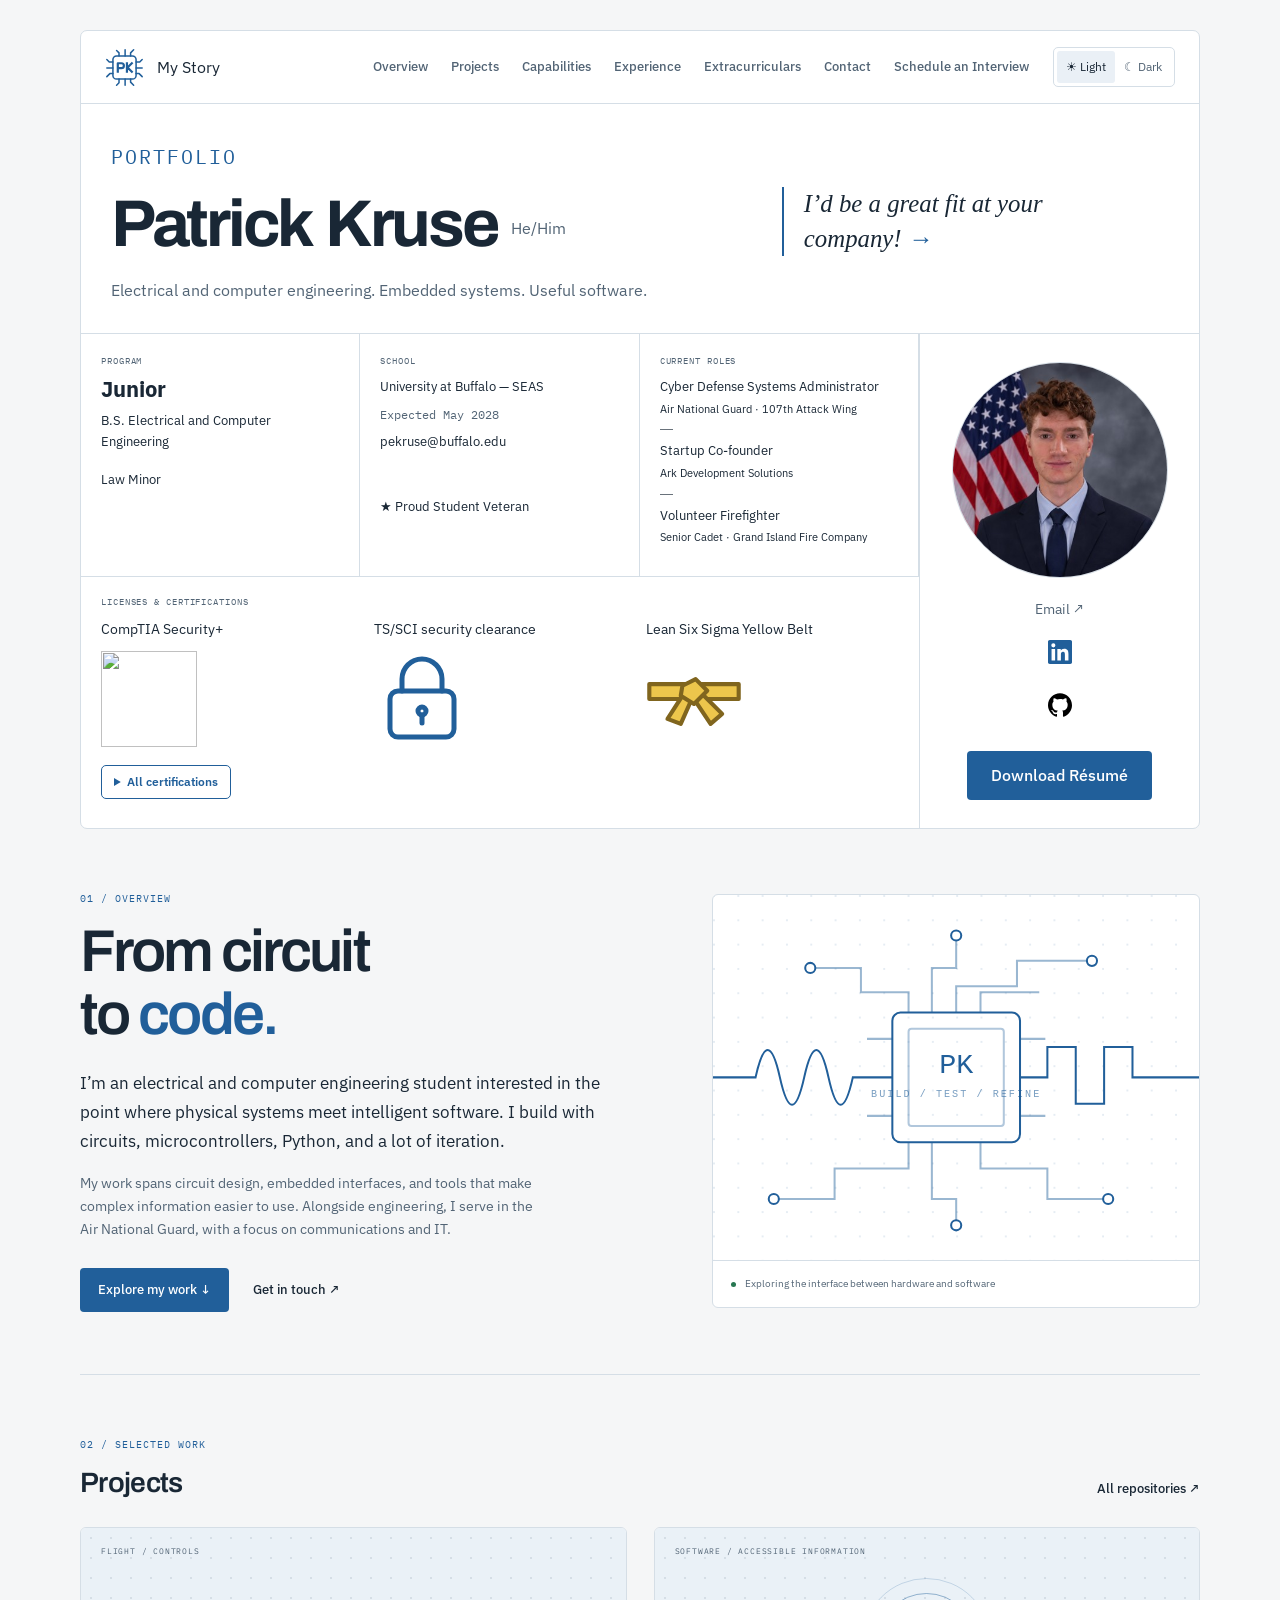
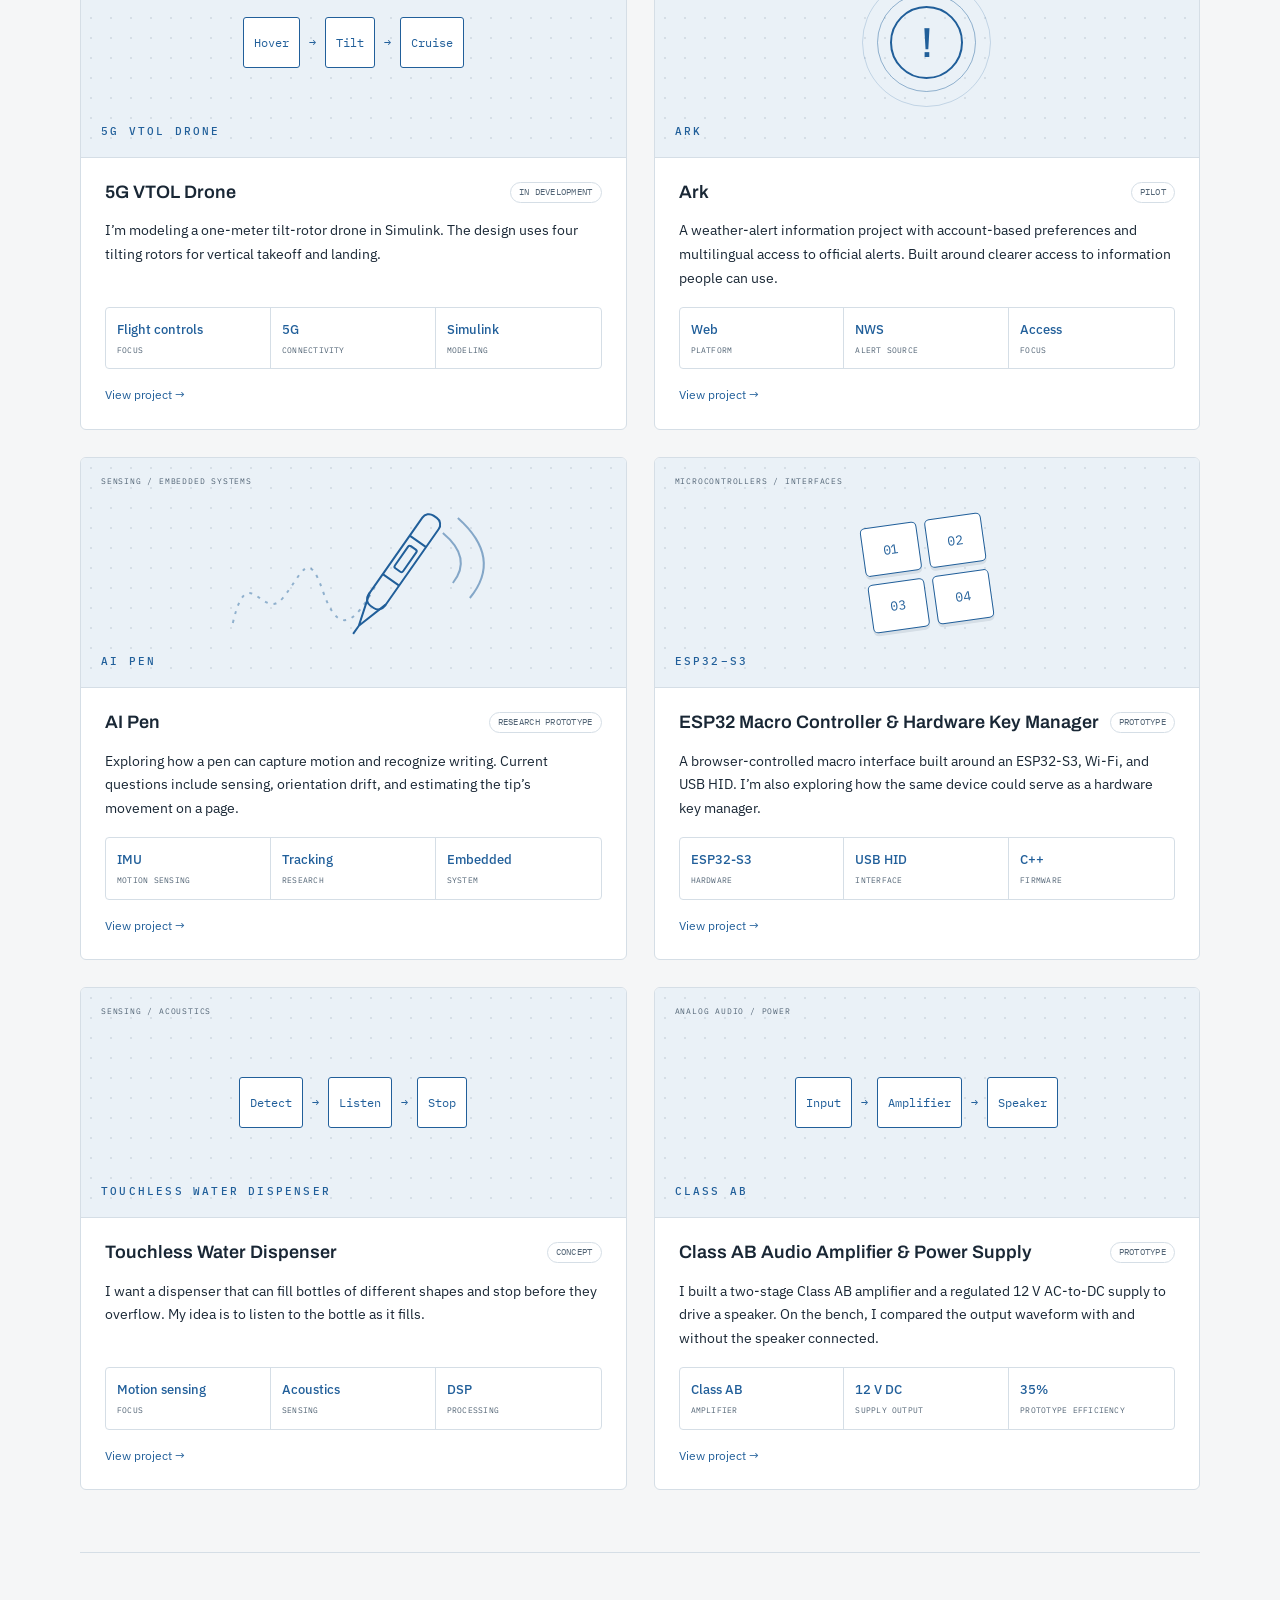
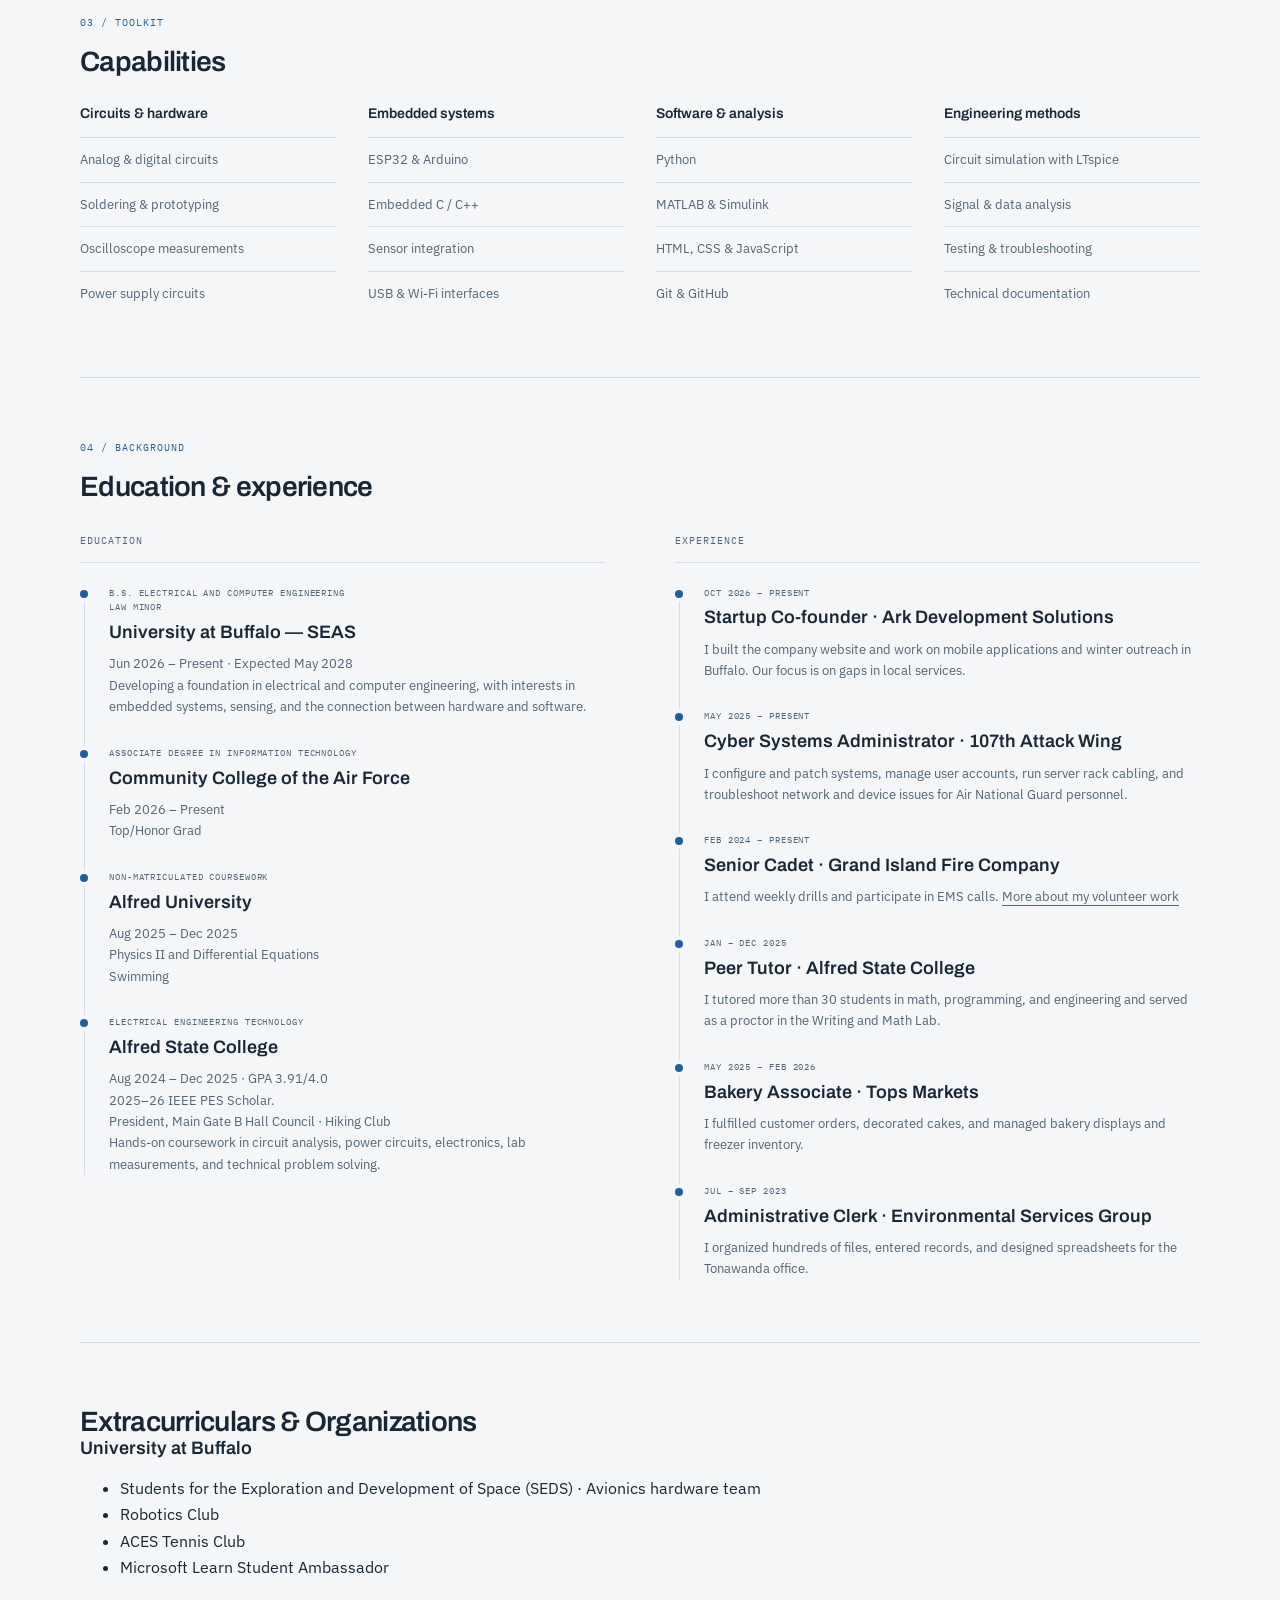
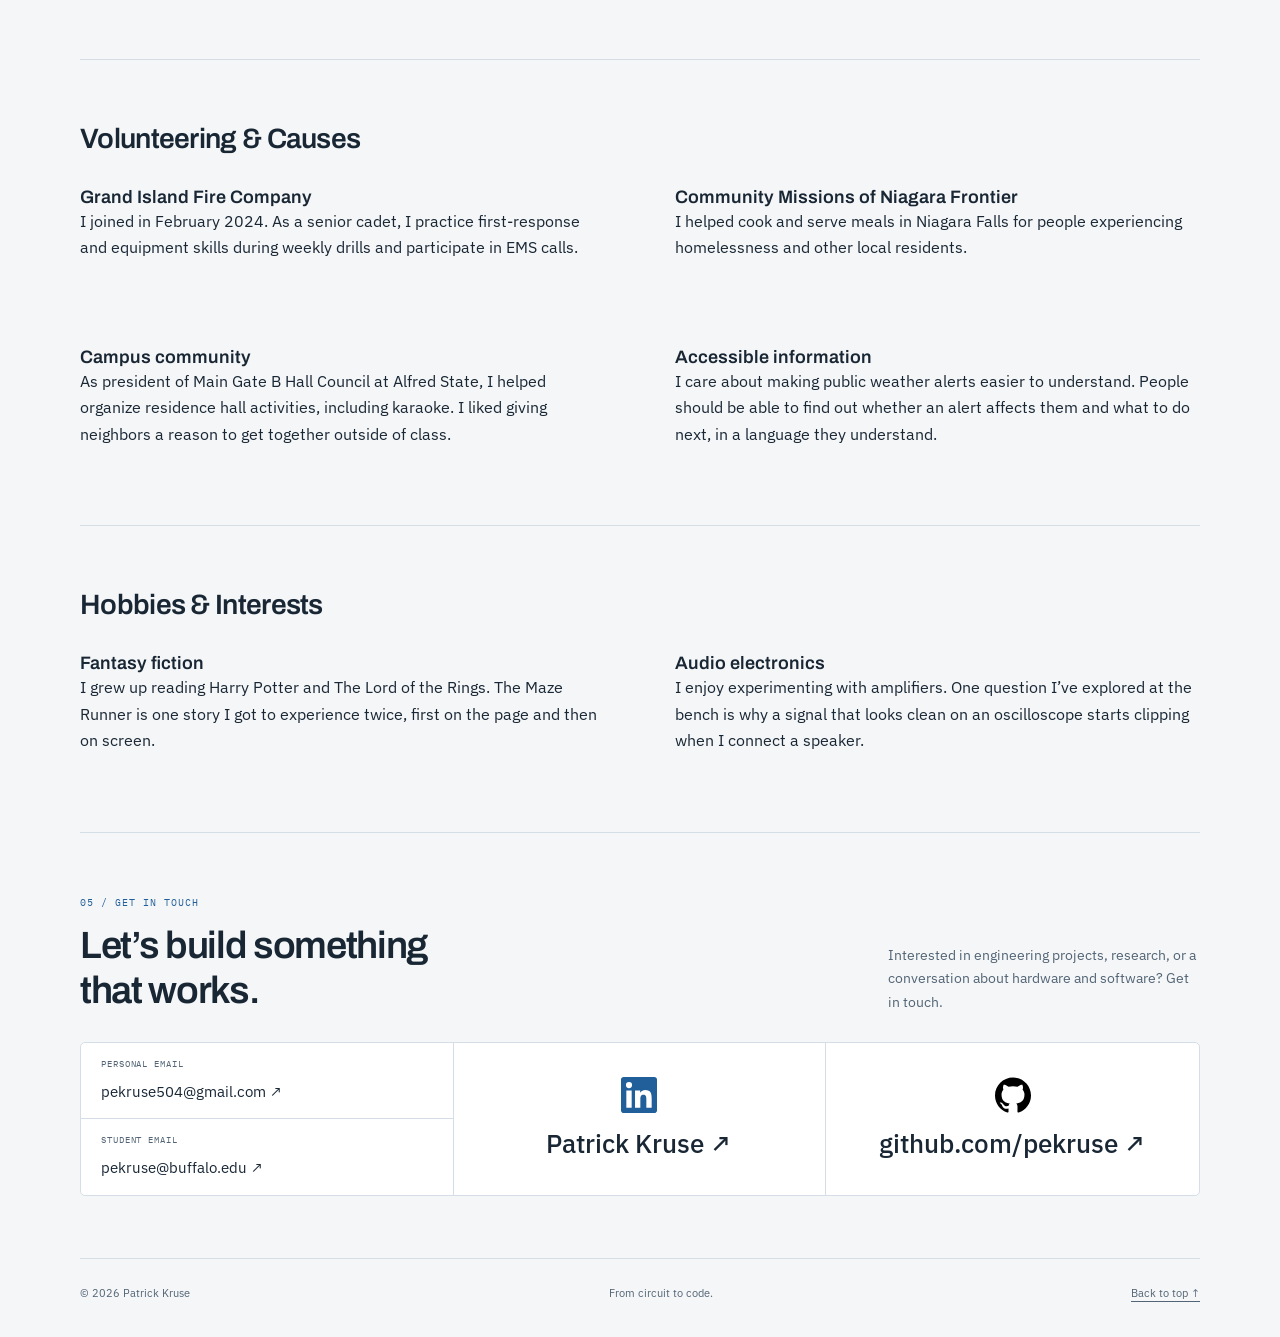
==== patrick-kruse-portfolio/index.html @ 71453a3c "Allow certification popups beyond header boundary without clipping" ====
<!doctype html><html lang="en"><head>
<meta charset="utf-8"><meta name="viewport" content="width=device-width,initial-scale=1"><link rel="canonical" href="https://pekruse.github.io/patrick-kruse-portfolio/"><meta name="description" content="Patrick Kruse — electrical and computer engineering, embedded systems, and software. Selected projects, capabilities, and experience."><meta name="color-scheme" content="light dark"><title>Patrick Kruse | Portfolio</title><link rel="icon" href="favicon.svg?v=pk-chip" type="image/svg+xml"><script>try{const t=localStorage.getItem('pk-theme');if(t==='light'||t==='dark')document.documentElement.dataset.theme=t}catch{}</script><link rel="stylesheet" href="styles.css?v=credential-icons"><script>
if (performance.getEntriesByType('navigation')[0]?.type === 'reload') {
  history.scrollRestoration = 'manual';
  history.replaceState(history.state, '', location.pathname + location.search);
  window.addEventListener('pageshow', () => window.scrollTo({top: 0, behavior: 'instant'}), {once: true});
}
</script><script src="main.js?v=portrait-interaction" defer></script><style>.resume-picker{max-width:100%}.resume-picker summary.resume-button{cursor:pointer;list-style:none}.resume-picker summary::-webkit-details-marker{display:none}.resume-options{display:flex;justify-content:center;flex-wrap:wrap;gap:1rem;padding-top:.8rem}.resume-options a{color:var(--accent)}</style><style>#portrait-open{border:0;background:none;padding:0;line-height:0;border-radius:50%;cursor:zoom-in}#portrait-dialog{padding:0;border:0;border-radius:8px;background:transparent;max-width:none;max-height:none;margin:auto}#portrait-dialog::backdrop{background:rgb(0 0 0 / 80%)}#portrait-dialog img{display:block;width:min(84vw,84vh,800px);height:auto}#portrait-dialog button{position:absolute;right:10px;top:10px;border:0;border-radius:50%;width:40px;height:40px;color:white;background:#162638;font-size:26px;cursor:pointer}</style><style>#portrait-open,#portrait-dialog img{-webkit-touch-callout:none;-webkit-user-select:none;user-select:none;-webkit-user-drag:none}</style><style>.name-block:has(.header-motto){display:grid;grid-template-columns:minmax(0,1.65fr) minmax(0,1fr);align-items:center;gap:2rem}.header-motto{margin:0;padding-left:1.25rem;border-left:2px solid var(--accent);max-width:34ch}.header-motto p{margin:0;font:italic clamp(1.1rem,2vw,1.55rem)/1.4 Georgia,serif}@media(max-width:760px){.name-block:has(.header-motto){grid-template-columns:1fr;gap:1.2rem}}</style><style>
.role-preview{position:relative}
.role-preview>.company-card{position:absolute;z-index:20;bottom:100%;left:0;display:none;align-items:center;gap:.65rem;padding:.75rem;background:Canvas;color:CanvasText;border:1px solid var(--line);border-radius:.5rem;box-shadow:0 4px 16px #0003;width:max-content;max-width:min(17rem,78vw);font:normal .85rem/1.45 system-ui}
.role-preview:hover>.company-card,.role-preview:focus-visible>.company-card{display:flex}
.company-card img{flex:none;object-fit:contain}
</style><style>
#portrait-open { width:min(216px,100%); }
.profile-card .profile-photo { width:100%; height:auto; aspect-ratio:1; }
a[href^="#experience-"].quiet-link { text-decoration:none; }
a[href^="#experience-"].quiet-link:is(:hover,:focus-visible) { text-decoration:underline; text-underline-offset:3px; }
.credential-item { position:relative; }
.credential-tip { display:none; position:absolute; z-index:10; bottom:100%; left:0; width:min(245px,100%); padding:12px 16px; background:#174f86; color:#fff; border:1px solid #84b6eb; border-radius:6px; box-shadow:0 5px 16px #102c463d; }
.credential-item:hover > .credential-tip, .credential-item:focus-within > .credential-tip { display:block; }
.credentials .credential-tip ul { display:block; list-style:disc; padding-left:1em; margin:0; }
.credentials .credential-tip li { display:list-item; line-height:1.4; }
.credential-tip li + li { margin-top:.45em; }
</style><style>
.all-certs { margin-top:18px; }
.all-certs summary { width:fit-content; cursor:pointer; padding:6px 12px; border:1px solid var(--accent); border-radius:5px; color:var(--accent); font-weight:600; }
.all-certs summary:hover,.all-certs summary:focus-visible { background:var(--surface-2); }
.credentials .all-certs ul { display:block; padding-left:1.3rem; list-style:disc; }
.credentials .all-certs li { display:list-item; margin:.35em 0; }
</style><style>
.identity-main .identity .student-veteran{display:block;margin-top:28px;padding-top:8px}
@media(max-width:650px){
  .identity-main>.profile-card{order:-1;border-top:0;border-bottom:1px solid var(--line);padding:22px 20px}
}
</style><style>
.email-picker{position:relative}
.email-toggle{border:0;padding:0;background:none;color:var(--muted);font:inherit;cursor:pointer;text-underline-offset:4px}
.email-toggle:hover,.email-toggle[aria-expanded=true]{color:var(--accent)}
.email-options{position:absolute;z-index:30;top:100%;left:50%;transform:translateX(-50%);width:max-content;max-width:calc(100vw - 48px);padding:8px;background:var(--surface);border:1px solid var(--line);border-radius:6px;box-shadow:0 6px 20px #0002;text-align:left}
.email-options a{display:block;padding:9px 12px;border-radius:4px}
.email-options a:hover,.email-options a:focus-visible{background:var(--surface-2)}
.email-options small{display:block;font-size:12px;overflow-wrap:anywhere}
.contact-emails{min-width:0;border-right:1px solid var(--line)}
.contact-grid .contact-emails a{border-right:0;overflow-wrap:anywhere}
.contact-grid .contact-emails a+a{border-top:1px solid var(--line)}
@media(max-width:650px){.contact-emails{border-right:0}}
</style><style>.contact-grid>a{align-items:center;justify-content:center;text-align:center}</style><style>
#contact .contact-grid>a{font-size:clamp(20px,2.2vw,26px);font-weight:500;line-height:1.4;gap:12px;padding:24px 18px;overflow-wrap:anywhere}
#contact .contact-grid>a .label{font-size:11px;letter-spacing:.12em}
#contact .contact-emails>a{padding:14px 20px}
@media(max-width:650px){#contact .contact-grid>a{padding:22px 18px}}
</style><style>.social-logo{display:block;color:var(--accent)}.profile-links>a:has(.social-logo){display:inline-flex;justify-content:center;align-items:center;min-height:44px;min-width:44px;align-self:center}.profile-links .social-logo{width:24px;height:24px}#contact .social-logo{width:36px;height:36px}</style><style>
a[href="https://github.com/pekruse"] .social-logo{color:#000}
:root[data-theme=dark] a[href="https://github.com/pekruse"] .social-logo{color:#fff}
@media(prefers-color-scheme:dark){:root:not([data-theme=light]) a[href="https://github.com/pekruse"] .social-logo{color:#fff}}
</style><style>.credential-item>.credential-tip{bottom:auto;top:100%;margin-top:8px}</style><style>
body>header{overflow:visible}
.credential-item{z-index:0}
.credential-item:is(:hover,:focus-within){z-index:30}
.credential-item>.credential-tip{top:100%;bottom:auto;margin-top:0;padding-top:12px;max-width:calc(100vw - 76px)}
@media(max-width:650px){.credentials li:last-child>.credential-tip{left:auto;right:0}}
</style></head>
<body id="top"><a class="skip" href="#overview">Skip to content</a><header><div class="nav-row"><div style="display:flex;align-items:center;gap:.8rem"><a href="#top" class="brand" aria-label="Patrick Kruse home" style="border:0"><svg viewBox="0 0 64 64" width="39" height="39" aria-hidden="true"><g fill="none" stroke="currentColor" stroke-width="2.5" stroke-linecap="round" stroke-linejoin="round"><rect x="13" y="13" width="38" height="38" rx="6"/><path d="M23 13V8l-4-4m14 9V3m9 10V8l5-5M13 23H7l-4-4m10 14H3m10 9H8l-5 5m48-24h6l4-4m-10 14h10m-10 9h5l5 5M23 51v6l-4 4m14-10v10m9-10v5l5 5"/></g><path fill="none" stroke="currentColor" stroke-width="3.6" stroke-linecap="square" stroke-linejoin="round" d="M21 39V25h6a4 4 0 0 1 0 8h-6m15-8v14m1-7 7-7m-7 7 7 7"/></svg></a><a class="quiet-link" href="my-story.html">My Story</a></div><nav aria-label="Main navigation"><a href="#overview">Overview</a><a href="#projects">Projects</a><a href="#capabilities">Capabilities</a><a href="#experience">Experience</a><a href="#extracurriculars">Extracurriculars</a><a href="#contact">Contact</a><a href="self-interview.html#schedule">Schedule an Interview</a></nav><fieldset class="theme"><legend class="sr-only">Color theme</legend><button data-theme-choice="light" aria-pressed="false">☀ Light</button><button data-theme-choice="dark" aria-pressed="false">☾ Dark</button></fieldset></div><div class="name-block"><div class="name-copy"><p class="eyebrow" style="font-size:clamp(1rem,2vw,1.25rem)">Portfolio</p><h1 style="word-spacing:0.08em">Patrick Kruse<span class="pronouns" style="font-family:'IBM Plex Sans',Arial,sans-serif;font-weight:400;font-size:16px;letter-spacing:0;color:var(--muted);display:inline-block;margin-left:14px;vertical-align:middle">He/Him</span></h1><p class="subtitle">Electrical and computer engineering. Embedded systems. Useful software.</p></div><div class="header-motto"><p>I’d be a great fit at your company! <a class="quiet-link" href="self-interview.html" aria-label="Ask Patrick" title="Ask Patrick" style="white-space:nowrap;color:var(--accent)">→</a></p></div></div><div class="identity-main"><div class="identity"><div><span class="label">Program</span><strong id="class-standing" style="font-size:1.4rem;line-height:1.2">Junior</strong><script>(() => {
  const label = document.getElementById('class-standing');
  const seniorDate = Date.parse('2028-01-20T00:00:00-05:00');
  function updateStanding() {
    const remaining = seniorDate - Date.now();
    if (remaining <= 0) {
      label.textContent = 'Senior';
    } else {
      // Browser timers accept at most a signed 32-bit delay.
      setTimeout(updateStanding, Math.min(remaining, 2147483647));
    }
  }
  updateStanding();
})();</script><span><a class="quiet-link" href="https://engineering.buffalo.edu/electrical-and-computer-engineering/academics.html" target="_blank" rel="noopener noreferrer">B.S. Electrical and Computer Engineering</a><br><a class="quiet-link" style="display:inline-block;margin-top:16px" href="https://www.law.buffalo.edu/academics/undergraduate.minor-in-law.html" target="_blank" rel="noopener noreferrer">Law Minor</a></span></div><div><span class="label">School</span><span><a class="quiet-link" href="https://engineering.buffalo.edu/" target="_blank" rel="noopener noreferrer">University at Buffalo — SEAS</a></span><span class="label" style="text-transform:none;font-size:12px;letter-spacing:0">Expected May 2028</span><span><a class="quiet-link" href="mailto:pekruse@buffalo.edu">pekruse@buffalo.edu</a></span><span class="student-veteran"><span aria-hidden="true" style="display:inline">★</span> Proud Student Veteran</span></div><div><span class="label">Current Roles</span><span><a class="quiet-link" href="#experience-107th">Cyber Defense Systems Administrator</a><br><small>Air National Guard · <a class="quiet-link role-preview" href="https://www.107attackwing.ang.af.mil/" target="_blank" rel="noopener noreferrer">107th Attack Wing<span class="company-card" aria-hidden="true"><img width="56" height="56" alt="" src="assets/107th-attack-wing.png"><span><strong>107th Attack Wing</strong><br>107attackwing.ang.af.mil</span></span></a></small></span><i aria-hidden="true" style="display:block;width:1em;border-top:1px solid currentColor;opacity:.65;margin:.25em 0"></i><span><a class="quiet-link" href="#experience-ark">Startup Co-founder</a><br><small><a class="quiet-link role-preview" href="https://arkdevelopsolutions.com/" target="_blank" rel="noopener noreferrer">Ark Development Solutions<span class="company-card" aria-hidden="true"><img loading="lazy" alt="" width="36" height="36" src="https://www.google.com/s2/favicons?domain=arkdevelopsolutions.com&amp;sz=64"><span><strong>Ark Development Solutions</strong><br>arkdevelopsolutions.com</span></span></a></small></span><i aria-hidden="true" style="display:block;width:1em;border-top:1px solid currentColor;opacity:.65;margin:.25em 0"></i><span><a class="quiet-link" href="#experience-fire">Volunteer Firefighter</a><br><small>Senior Cadet · <a class="quiet-link role-preview" href="https://grandislandfire.us/" target="_blank" rel="noopener noreferrer">Grand Island Fire Company<span class="company-card" aria-hidden="true"><img alt="" width="56" height="56" src="assets/grand-island-fire-company.png"><span><strong>Grand Island Fire Company</strong><br>grandislandfire.us</span></span></a></small></span></div><section class="credentials" aria-label="Licenses and certifications"><h2 class="label">Licenses &amp; certifications</h2><ul><li class="credential-item"><a aria-describedby="credential-tip-0" class="credential-link quiet-link" href="https://www.credly.com/badges/036871b1-8929-4253-8c71-c39770fba6e2/linked_in?t=tk0vpi" aria-label="Verify CompTIA Security+ on Credly" target="_blank" rel="noopener noreferrer">CompTIA Security+<img src="https://images.credly.com/images/80d8a06a-c384-42bf-ad36-db81bce5adce/blob" width="96" height="96" alt="" decoding="async"></a><div role="tooltip" id="credential-tip-0" class="credential-tip"><ul><li>Recognize phishing indicators and flag suspicious messages.</li><li>Apply least privilege to limit account access.</li></ul></div></li><li class="credential-item" tabindex="0" aria-describedby="credential-tip-1">TS/SCI security clearance<svg class="credential-icon" aria-hidden="true" focusable="false" style="width:96px;height:96px" viewBox="8 0 48 48" fill="none" stroke="currentColor" stroke-width="2.5" stroke-linejoin="round" stroke-linecap="round"><rect x="16" y="20" width="32" height="23" rx="4"/><path d="M22 20v-6a10 10 0 0 1 20 0v6"/><circle cx="32" cy="30" r="2"/><path d="M32 32v4"/></svg><div role="tooltip" id="credential-tip-1" class="credential-tip"><ul><li>Check need-to-know before sharing sensitive information.</li><li>Use approved channels to handle classified material.</li></ul></div></li><li class="credential-item" tabindex="0" aria-describedby="credential-tip-2">Lean Six Sigma Yellow Belt<svg class="credential-icon" aria-hidden="true" focusable="false" style="width:96px;height:96px" viewBox="3 -4 58 58" fill="none" stroke="currentColor" stroke-width="2.5" stroke-linejoin="round" stroke-linecap="round"><g fill="#edc64c" stroke="#80651e"><path d="M5 16h54v9H5z"/><path d="m32 22-8 18-8-3 11-17m8 0 14 14-7 6-12-18"/><path d="m25 17 8-4 7 7-8 8-8-5z"/></g></svg><div role="tooltip" id="credential-tip-2" class="credential-tip"><ul><li>Map a workflow to spot bottlenecks and rework.</li><li>Compare measurements before and after a process change.</li></ul></div></li></ul><details class="all-certs"><summary>All certifications</summary><ul><li>CompTIA Security+</li><li>TS/SCI security clearance</li><li>Lean Six Sigma Yellow Belt</li><li>Technical training · Placeholder</li><li>Professional certification · Placeholder</li><li>Workshop certificate · Placeholder</li></ul></details></section></div><aside class="profile-card" aria-label="Profile and contact"><button id="portrait-open" type="button" aria-label="Enlarge portrait of Patrick Kruse" aria-haspopup="dialog"><img draggable="false" class="profile-photo" src="assets/patrick-kruse-portrait.jpg" alt="Patrick Kruse" width="160" height="160" decoding="async"></button><div class="profile-links"><div class="email-picker"><button type="button" class="email-toggle" aria-expanded="false" aria-controls="profile-email-options">Email ↗</button><div id="profile-email-options" class="email-options" hidden><a href="mailto:pekruse504@gmail.com">Personal <small>pekruse504@gmail.com</small></a><a href="mailto:pekruse@buffalo.edu">Student <small>pekruse@buffalo.edu</small></a></div></div><a href="https://www.linkedin.com/in/patrick-kruse-ny" target="_blank" rel="noopener noreferrer" aria-label="LinkedIn profile" title="LinkedIn"><svg class="social-logo" viewBox="0 0 24 24" width="32" height="32" aria-hidden="true" focusable="false" fill="currentColor"><path d="M20.447 20.452h-3.554v-5.569c0-1.328-.027-3.037-1.852-3.037-1.853 0-2.136 1.445-2.136 2.939v5.667H9.351V9h3.414v1.561h.049c.476-.9 1.637-1.85 3.37-1.85 3.601 0 4.267 2.37 4.267 5.455v6.286zM5.337 7.433a2.062 2.062 0 1 1 0-4.124 2.062 2.062 0 0 1 0 4.124zM7.119 20.452H3.555V9h3.564v11.452zM22.225 0H1.771C.792 0 0 .774 0 1.729v20.542C0 23.227.792 24 1.771 24h20.451C23.2 24 24 23.227 24 22.271V1.729C24 .774 23.2 0 22.222 0z"/></svg></a><a href="https://github.com/pekruse" target="_blank" rel="noopener noreferrer" aria-label="GitHub profile" title="GitHub"><svg class="social-logo" viewBox="0 0 24 24" width="32" height="32" aria-hidden="true" focusable="false" fill="currentColor"><path d="M12 .297C5.37.297 0 5.67 0 12.297c0 5.303 3.438 9.8 8.205 11.385.6.113.82-.258.82-.577 0-.285-.01-1.04-.015-2.04-3.338.724-4.043-1.61-4.043-1.61-.546-1.387-1.333-1.756-1.333-1.756-1.09-.745.083-.729.083-.729 1.205.084 1.838 1.237 1.838 1.237 1.07 1.835 2.809 1.305 3.495.998.108-.776.418-1.305.762-1.605-2.665-.3-5.466-1.334-5.466-5.931 0-1.31.469-2.381 1.236-3.221-.124-.303-.535-1.523.117-3.176 0 0 1.008-.322 3.301 1.23a11.52 11.52 0 0 1 3.003-.404c1.02.005 2.047.138 3.003.404 2.291-1.552 3.297-1.23 3.297-1.23.654 1.653.243 2.873.12 3.176.77.84 1.235 1.911 1.235 3.221 0 4.609-2.805 5.628-5.478 5.925.43.372.823 1.102.823 2.222 0 1.606-.015 2.898-.015 3.293 0 .322.216.694.825.576C20.565 22.092 24 17.592 24 12.297c0-6.627-5.373-12-12-12"/></svg></a></div><details class="resume-picker"><summary class="resume-button">Download Résumé</summary><div class="resume-options" aria-label="Résumé formats"><a href="assets/Patrick_Kruse.pdf" download>PDF (.pdf)</a><a href="assets/Patrick_Kruse.docx" download>Word (.docx)</a></div><details class="resume-picker" style="margin-top:1rem"><summary class="resume-button">Full Federal Résumé</summary><div class="resume-options"><button type="button" disabled>PDF (.pdf)</button><button type="button" disabled>Word (.docx)</button></div><small>Coming soon</small></details></details></aside></div></header>
<main><section id="overview" class="sheet overview"><div><p class="eyebrow">01 / Overview</p><h2 class="hero-heading">From circuit<br>to <em>code.</em></h2><p class="lede">I’m an electrical and computer engineering student interested in the point where physical systems meet intelligent software. I build with circuits, microcontrollers, Python, and a lot of iteration.</p><p class="muted">My work spans circuit design, embedded interfaces, and tools that make complex information easier to use. Alongside engineering, I serve in the Air National Guard, with a focus on communications and IT.</p><div class="actions"><a class="button" href="#projects">Explore my work ↓</a><a class="text-link" href="mailto:pekruse504@gmail.com">Get in touch ↗</a></div></div><figure class="signal"><svg viewBox="0 0 480 360" role="img" aria-labelledby="signal-title"><title id="signal-title">Concept illustration connecting an analog signal to a microcontroller and digital output</title><defs><pattern id="grid" width="24" height="24" patternUnits="userSpaceOnUse"><circle cx="1" cy="1" r="1" fill="currentColor" opacity=".15"/></pattern></defs><rect width="480" height="360" fill="url(#grid)"/><g fill="none" stroke="currentColor" stroke-width="2"><path d="M0 180H42Q54 126 66 180T90 180T114 180T138 180H177M303 180H330V150H358V206H386V150H414V180H480"/><rect x="177" y="116" width="126" height="128" rx="8"/><rect x="193" y="132" width="94" height="96" rx="3" opacity=".35"/><path d="M193 116V96H146V72H96M216 116V72H240V40M240 116V90H300V65H374M264 116V96H322M193 244V270H120V300H60M216 244V300H240V326M264 244V270H330V300H390M177 142H152M177 218H152M303 142H328M303 218H328" opacity=".45"/><g fill="var(--surface)"><circle cx="96" cy="72" r="5"/><circle cx="240" cy="40" r="5"/><circle cx="374" cy="65" r="5"/><circle cx="60" cy="300" r="5"/><circle cx="240" cy="326" r="5"/><circle cx="390" cy="300" r="5"/></g></g><text x="240" y="176" text-anchor="middle" fill="currentColor" font-size="28" font-family="monospace">PK</text><text x="240" y="199" text-anchor="middle" fill="currentColor" opacity=".6" font-size="10" letter-spacing="2" font-family="monospace">BUILD / TEST / REFINE</text></svg><figcaption><i></i> Exploring the interface between hardware and software</figcaption></figure></section>
<section id="projects" class="sheet"><div class="section-heading"><div><p class="eyebrow">02 / Selected work</p><h2>Projects</h2></div><a class="text-link" href="https://github.com/pekruse" target="_blank" rel="noopener noreferrer">All repositories ↗</a></div><div class="project-grid">
<article class="project"><div class="visual" aria-hidden="true"><span class="visual-label">FLIGHT / CONTROLS</span><div class="circuit"><span>Hover</span>→<span>Tilt</span>→<span>Cruise</span></div><span class="visual-caption">5G VTOL Drone</span></div><div class="project-body"><div class="project-head"><h3>5G VTOL Drone</h3><span class="status">In development</span></div><p>I’m modeling a one-meter tilt-rotor drone in Simulink. The design uses four tilting rotors for vertical takeoff and landing.</p><div class="specs"><div><strong>Flight controls</strong><span>Focus</span></div><div><strong>5G</strong><span>Connectivity</span></div><div><strong>Simulink</strong><span>Modeling</span></div></div><a class="view-link" href="projects/5g-vtol-drone.html" aria-label="View 5G VTOL Drone project">View project →</a></div></article>
<article class="project"><div class="visual" aria-hidden="true"><span class="visual-label">SOFTWARE / ACCESSIBLE INFORMATION</span><div class="alert-symbol">!<span></span><span></span></div><span class="visual-caption">ARK</span></div><div class="project-body"><div class="project-head"><h3>Ark</h3><span class="status">Pilot</span></div><p>A weather-alert information project with account-based preferences and multilingual access to official alerts. Built around clearer access to information people can use.</p><div class="specs"><div><strong>Web</strong><span>Platform</span></div><div><strong>NWS</strong><span>Alert source</span></div><div><strong>Access</strong><span>Focus</span></div></div><a class="view-link" href="projects/ark.html" aria-label="View Ark project">View project →</a></div></article>
<article class="project"><div class="visual" aria-hidden="true"><span class="visual-label">SENSING / EMBEDDED SYSTEMS</span><svg viewBox="0 0 400 180"><g fill="none" stroke="currentColor" stroke-width="2"><path d="M80 140C95 75 110 140 130 115S155 65 170 108S200 145 224 100" stroke-dasharray="3 6" opacity=".45"/><g transform="translate(245 87) rotate(35)"><rect x="-10" y="-65" width="20" height="110" rx="8"/><path d="M-10 35L0 68L10 35M0 68V78M-10 -35H10M-10 12H10"/><rect x="-5" y="-27" width="10" height="27" rx="2"/></g><path d="M290 50Q320 75 300 100M305 35Q350 75 317 115" opacity=".5"/></g></svg><span class="visual-caption">AI PEN</span></div><div class="project-body"><div class="project-head"><h3>AI Pen</h3><span class="status">Research prototype</span></div><p>Exploring how a pen can capture motion and recognize writing. Current questions include sensing, orientation drift, and estimating the tip’s movement on a page.</p><div class="specs"><div><strong>IMU</strong><span>Motion sensing</span></div><div><strong>Tracking</strong><span>Research</span></div><div><strong>Embedded</strong><span>System</span></div></div><a class="view-link" href="projects/ai-pen.html" aria-label="View AI Pen project">View project →</a></div></article>
<article class="project"><div class="visual" aria-hidden="true"><span class="visual-label">MICROCONTROLLERS / INTERFACES</span><div class="keys"><span>01</span><span>02</span><span>03</span><span>04</span></div><span class="visual-caption">ESP32–S3</span></div><div class="project-body"><div class="project-head"><h3>ESP32 Macro Controller &amp; Hardware Key Manager</h3><span class="status">Prototype</span></div><p>A browser-controlled macro interface built around an ESP32-S3, Wi-Fi, and USB HID. I’m also exploring how the same device could serve as a hardware key manager.</p><div class="specs"><div><strong>ESP32-S3</strong><span>Hardware</span></div><div><strong>USB HID</strong><span>Interface</span></div><div><strong>C++</strong><span>Firmware</span></div></div><a class="view-link" href="projects/esp32-macro-controller.html" aria-label="View ESP32 Macro Controller &amp; Hardware Key Manager project">View project →</a></div></article>
<article class="project"><div class="visual" aria-hidden="true"><span class="visual-label">SENSING / ACOUSTICS</span><div class="circuit"><span>Detect</span>→<span>Listen</span>→<span>Stop</span></div><span class="visual-caption">Touchless Water Dispenser</span></div><div class="project-body"><div class="project-head"><h3>Touchless Water Dispenser</h3><span class="status">Concept</span></div><p>I want a dispenser that can fill bottles of different shapes and stop before they overflow. My idea is to listen to the bottle as it fills.</p><div class="specs"><div><strong>Motion sensing</strong><span>Focus</span></div><div><strong>Acoustics</strong><span>Sensing</span></div><div><strong>DSP</strong><span>Processing</span></div></div><a class="view-link" href="projects/touchless-water-dispenser.html" aria-label="View Touchless Water Dispenser project">View project →</a></div></article>
<article class="project"><div class="visual" aria-hidden="true"><span class="visual-label">ANALOG AUDIO / POWER</span><div class="circuit"><span>Input</span>→<span>Amplifier</span>→<span>Speaker</span></div><span class="visual-caption">Class AB</span></div><div class="project-body"><div class="project-head"><h3>Class AB Audio Amplifier &amp; Power Supply</h3><span class="status">Prototype</span></div><p>I built a two-stage Class AB amplifier and a regulated 12 V AC-to-DC supply to drive a speaker. On the bench, I compared the output waveform with and without the speaker connected.</p><div class="specs"><div><strong>Class AB</strong><span>Amplifier</span></div><div><strong>12 V DC</strong><span>Supply output</span></div><div><strong>35%</strong><span>Prototype efficiency</span></div></div><a class="view-link" href="projects/class-ab-audio-amplifier.html" aria-label="View Class AB audio amplifier and power supply project">View project →</a></div></article>
</div></section>
<section id="capabilities" class="sheet"><p class="eyebrow">03 / Toolkit</p><h2>Capabilities</h2><div class="cap-grid"><div><h3>Circuits &amp; hardware</h3><ul><li>Analog &amp; digital circuits</li><li>Soldering &amp; prototyping</li><li>Oscilloscope measurements</li><li>Power supply circuits</li></ul></div><div><h3>Embedded systems</h3><ul><li>ESP32 &amp; Arduino</li><li>Embedded C / C++</li><li>Sensor integration</li><li>USB &amp; Wi-Fi interfaces</li></ul></div><div><h3>Software &amp; analysis</h3><ul><li>Python</li><li>MATLAB &amp; Simulink</li><li>HTML, CSS &amp; JavaScript</li><li>Git &amp; GitHub</li></ul></div><div><h3>Engineering methods</h3><ul><li>Circuit simulation with LTspice</li><li>Signal &amp; data analysis</li><li>Testing &amp; troubleshooting</li><li>Technical documentation</li></ul></div></div></section>
<section id="experience" class="sheet"><p class="eyebrow">04 / Background</p><h2>Education &amp; experience</h2><div class="timeline-cols"><div><h3 class="col-title">Education</h3><div class="timeline"><article><span class="label">B.S. Electrical and Computer Engineering<br>Law Minor</span><h4>University at Buffalo — SEAS</h4><p class="muted">Jun 2026 – Present · Expected May 2028</p><p>Developing a foundation in electrical and computer engineering, with interests in embedded systems, sensing, and the connection between hardware and software.</p></article><article><span class="label">Associate degree in Information Technology</span><h4>Community College of the Air Force</h4><p class="muted">Feb 2026 – Present</p><p>Top/Honor Grad</p></article><article><span class="label">Non-matriculated coursework</span><h4>Alfred University</h4><p class="muted">Aug 2025 – Dec 2025</p><p>Physics II and Differential Equations</p><p>Swimming</p></article><article><span class="label">Electrical Engineering Technology</span><h4>Alfred State College</h4><p class="muted">Aug 2024 – Dec 2025 · GPA 3.91/4.0</p><p>2025–26 IEEE PES Scholar.</p><p>President, Main Gate B Hall Council · Hiking Club</p><p>Hands-on coursework in circuit analysis, power circuits, electronics, lab measurements, and technical problem solving.</p></article></div></div><div><h3 class="col-title">Experience</h3><div class="timeline"><article id="experience-ark"><span class="label">Oct 2026 – Present</span><h4>Startup Co-founder · Ark Development Solutions</h4><p>I built the company website and work on mobile applications and winter outreach in Buffalo. Our focus is on gaps in local services.</p></article><article id="experience-107th"><span class="label">May 2025 – Present</span><h4>Cyber Systems Administrator · 107th Attack Wing</h4><p>I configure and patch systems, manage user accounts, run server rack cabling, and troubleshoot network and device issues for Air National Guard personnel.</p></article><article id="experience-fire"><span class="label">Feb 2024 – Present</span><h4>Senior Cadet · Grand Island Fire Company</h4><p>I attend weekly drills and participate in EMS calls. <a href="#volunteering">More about my volunteer work</a></p></article><article><span class="label">Jan – Dec 2025</span><h4>Peer Tutor · Alfred State College</h4><p>I tutored more than 30 students in math, programming, and engineering and served as a proctor in the Writing and Math Lab.</p></article><article><span class="label">May 2025 – Feb 2026</span><h4>Bakery Associate · Tops Markets</h4><p>I fulfilled customer orders, decorated cakes, and managed bakery displays and freezer inventory.</p></article><article><span class="label">Jul – Sep 2023</span><h4>Administrative Clerk · Environmental Services Group</h4><p>I organized hundreds of files, entered records, and designed spreadsheets for the Tonawanda office.</p></article></div></div></div></section>
<section id="extracurriculars" class="sheet" aria-labelledby="clubs-title"><h2 id="clubs-title">Extracurriculars &amp; Organizations</h2><h3>University at Buffalo</h3><ul><li>Students for the Exploration and Development of Space (SEDS) · Avionics hardware team</li><li>Robotics Club</li><li>ACES Tennis Club</li><li>Microsoft Learn Student Ambassador</li></ul></section>
<section id="volunteering" class="sheet" aria-labelledby="volunteering-title"><h2 id="volunteering-title">Volunteering &amp; Causes</h2><div class="timeline-cols"><div><h3><a class="quiet-link" href="https://grandislandfire.us/" target="_blank" rel="noopener noreferrer">Grand Island Fire Company</a></h3><p>I joined in February 2024. As a senior cadet, I practice first-response and equipment skills during weekly drills and participate in EMS calls.</p></div><div><h3><a class="quiet-link" href="https://www.communitymissions.org/community-soup-kitchen" target="_blank" rel="noopener noreferrer">Community Missions of Niagara Frontier</a></h3><p>I helped cook and serve meals in Niagara Falls for people experiencing homelessness and other local residents.</p></div><div><h3>Campus community</h3><p>As president of Main Gate B Hall Council at Alfred State, I helped organize residence hall activities, including karaoke. I liked giving neighbors a reason to get together outside of class.</p></div><div><h3>Accessible information</h3><p>I care about making public weather alerts easier to understand. People should be able to find out whether an alert affects them and what to do next, in a language they understand.</p></div></div></section>
<section id="interests" class="sheet" aria-labelledby="interests-title"><h2 id="interests-title">Hobbies &amp; Interests</h2><div class="timeline-cols"><div><h3>Fantasy fiction</h3><p>I grew up reading Harry Potter and The Lord of the Rings. The Maze Runner is one story I got to experience twice, first on the page and then on screen.</p></div><div><h3>Audio electronics</h3><p>I enjoy experimenting with amplifiers. One question I’ve explored at the bench is why a signal that looks clean on an oscilloscope starts clipping when I connect a speaker.</p></div></div></section><section id="contact" class="sheet"><p class="eyebrow">05 / Get in touch</p><div class="contact-intro"><h2>Let’s build something<br>that works.</h2><p>Interested in engineering projects, research, or a conversation about hardware and software? Get in touch.</p></div><div class="contact-grid"><div class="contact-emails"><a href="mailto:pekruse504@gmail.com"><span class="label">Personal email</span>pekruse504@gmail.com ↗</a><a href="mailto:pekruse@buffalo.edu"><span class="label">Student email</span>pekruse@buffalo.edu ↗</a></div><a href="https://www.linkedin.com/in/patrick-kruse-ny" target="_blank" rel="noopener noreferrer"><span class="label" role="img" aria-label="LinkedIn"><svg class="social-logo" viewBox="0 0 24 24" width="32" height="32" aria-hidden="true" focusable="false" fill="currentColor"><path d="M20.447 20.452h-3.554v-5.569c0-1.328-.027-3.037-1.852-3.037-1.853 0-2.136 1.445-2.136 2.939v5.667H9.351V9h3.414v1.561h.049c.476-.9 1.637-1.85 3.37-1.85 3.601 0 4.267 2.37 4.267 5.455v6.286zM5.337 7.433a2.062 2.062 0 1 1 0-4.124 2.062 2.062 0 0 1 0 4.124zM7.119 20.452H3.555V9h3.564v11.452zM22.225 0H1.771C.792 0 0 .774 0 1.729v20.542C0 23.227.792 24 1.771 24h20.451C23.2 24 24 23.227 24 22.271V1.729C24 .774 23.2 0 22.222 0z"/></svg></span>Patrick Kruse ↗</a><a href="https://github.com/pekruse" target="_blank" rel="noopener noreferrer"><span class="label" role="img" aria-label="GitHub"><svg class="social-logo" viewBox="0 0 24 24" width="32" height="32" aria-hidden="true" focusable="false" fill="currentColor"><path d="M12 .297C5.37.297 0 5.67 0 12.297c0 5.303 3.438 9.8 8.205 11.385.6.113.82-.258.82-.577 0-.285-.01-1.04-.015-2.04-3.338.724-4.043-1.61-4.043-1.61-.546-1.387-1.333-1.756-1.333-1.756-1.09-.745.083-.729.083-.729 1.205.084 1.838 1.237 1.838 1.237 1.07 1.835 2.809 1.305 3.495.998.108-.776.418-1.305.762-1.605-2.665-.3-5.466-1.334-5.466-5.931 0-1.31.469-2.381 1.236-3.221-.124-.303-.535-1.523.117-3.176 0 0 1.008-.322 3.301 1.23a11.52 11.52 0 0 1 3.003-.404c1.02.005 2.047.138 3.003.404 2.291-1.552 3.297-1.23 3.297-1.23.654 1.653.243 2.873.12 3.176.77.84 1.235 1.911 1.235 3.221 0 4.609-2.805 5.628-5.478 5.925.43.372.823 1.102.823 2.222 0 1.606-.015 2.898-.015 3.293 0 .322.216.694.825.576C20.565 22.092 24 17.592 24 12.297c0-6.627-5.373-12-12-12"/></svg></span>github.com/pekruse ↗</a></div></section></main>
<footer><span>© 2026 Patrick Kruse</span><span>From circuit to code.</span><a href="#top">Back to top ↑</a></footer><dialog id="portrait-dialog" aria-label="Portrait of Patrick Kruse"><img draggable="false" src="assets/portrait-large.webp" alt="Patrick Kruse" width="1000" height="1000"><button type="button" aria-label="Close portrait" autofocus>×</button></dialog><script>
(() => {
  const picker=document.querySelector('.email-picker');
  const toggle=picker.querySelector('.email-toggle');
  const options=picker.querySelector('.email-options');
  const setOpen=open=>{options.hidden=!open;toggle.setAttribute('aria-expanded',String(open));};
  picker.addEventListener('pointerenter',event=>{if(event.pointerType==='mouse')setOpen(true);});
  picker.addEventListener('pointerleave',()=>{if(!picker.contains(document.activeElement))setOpen(false);});
  picker.addEventListener('focusin',()=>setOpen(true));
  picker.addEventListener('focusout',event=>{if(!picker.contains(event.relatedTarget))setOpen(false);});
  toggle.addEventListener('click',()=>setOpen(true));
  document.addEventListener('click',event=>{if(!picker.contains(event.target))setOpen(false);});
  picker.addEventListener('keydown',event=>{
    if(event.key==='Escape'){toggle.focus();setOpen(false);}
    if(event.key==='ArrowDown'&&event.target===toggle){event.preventDefault();setOpen(true);options.querySelector('a').focus();}
  });
})();
</script></body></html>
---- patrick-kruse-portfolio/styles.css ----
@import url('https://fonts.googleapis.com/css2?family=Archivo:wght@500;600;700&family=IBM+Plex+Sans:wght@400;500;600&family=IBM+Plex+Mono:wght@400;500&display=swap');
:root{color-scheme:light;--bg:#f5f6f7;--surface:#fff;--surface-2:#eaf0f6;--text:#192735;--muted:#526475;--line:#d5dee6;--accent:#215f9a;--accent-text:#fff;--visual:#eaf1f7;--green:#277751}
@media(prefers-color-scheme:dark){:root:not([data-theme=light]){color-scheme:dark;--bg:#0e141b;--surface:#141e28;--surface-2:#1c2a37;--text:#e5ecf3;--muted:#a0b1c1;--line:#2d3c4b;--accent:#8cbef1;--accent-text:#0e1a26;--visual:#182938;--green:#83cea5}}
:root[data-theme=dark]{color-scheme:dark;--bg:#0e141b;--surface:#141e28;--surface-2:#1c2a37;--text:#e5ecf3;--muted:#a0b1c1;--line:#2d3c4b;--accent:#8cbef1;--accent-text:#0e1a26;--visual:#182938;--green:#83cea5}
*{box-sizing:border-box}html{scroll-behavior:smooth;scroll-padding-top:24px}body{margin:0;padding:0 28px;background:var(--bg);color:var(--text);font:16px/1.65 'IBM Plex Sans',Arial,sans-serif}a{color:inherit;text-underline-offset:4px}button{font:inherit}a:focus-visible,button:focus-visible,summary:focus-visible{outline:3px solid var(--accent);outline-offset:5px}h1,h2,h3,h4{font-family:Archivo,Arial,sans-serif;line-height:1.18;margin:0;font-weight:600}p{margin:0 0 16px}h2{font-size:28px;letter-spacing:-.025em}h3{font-size:18px}h4{font-size:18px;margin:7px 0 10px}main,header,footer{max-width:1120px;margin:auto}header{margin-top:30px;background:var(--surface);border:1px solid var(--line);border-radius:7px;overflow:hidden}.nav-row{padding:16px 24px;border-bottom:1px solid var(--line);display:flex;gap:24px;align-items:center;justify-content:space-between}.brand{position:relative;display:grid;place-items:center;flex-shrink:0;width:39px;height:39px;border:1px solid var(--accent);border-radius:4px;color:var(--accent);text-decoration:none;font:600 16px Archivo,Arial,sans-serif}.brand span{position:absolute;width:5px;height:5px;background:var(--accent);right:3px;bottom:3px}nav{display:flex;gap:23px;flex-wrap:wrap;margin-left:auto}nav a{font-size:13px;font-weight:500;text-decoration:none;color:var(--muted)}nav a:hover,.text-link:hover{color:var(--accent)}.theme{margin:0;padding:3px;border:1px solid var(--line);border-radius:5px;display:flex;flex-shrink:0}.theme button{border:0;border-radius:3px;background:none;color:var(--muted);cursor:pointer;font-size:12px;padding:6px 9px;min-height:32px}.theme button[aria-pressed=true]{background:var(--surface-2);color:var(--text)}.name-block{padding:36px 30px 30px}.eyebrow,.label,.visual-label,.visual-caption,.specs span,.col-title{font-family:'IBM Plex Mono',monospace;font-weight:400;font-size:10px;text-transform:uppercase;letter-spacing:.1em}.eyebrow{color:var(--accent);margin:0 0 13px}h1{font-size:clamp(40px,6vw,66px);letter-spacing:-.05em;font-weight:700}h1 span{color:var(--accent)}.subtitle{font-size:16px;color:var(--muted);margin:13px 0 0}.identity{display:grid;grid-template-columns:1.1fr 1.1fr 1.2fr .8fr;border-top:1px solid var(--line)}.identity>div{display:flex;flex-direction:column;padding:18px 24px;border-right:1px solid var(--line);gap:5px;font-size:13px}.identity>div:last-child{border:0}.label{color:var(--muted);font-size:9px;display:block}.identity .identity-links{flex-direction:row;gap:18px;align-items:center;font-weight:500}.identity-links a{text-decoration:none;color:var(--accent)}.sheet{padding:62px 0;border-bottom:1px solid var(--line)}.overview{display:grid;grid-template-columns:1.15fr 1fr;gap:70px;align-items:center}.hero-heading{font-size:clamp(40px,5vw,59px);letter-spacing:-.045em;line-height:1.06;margin:0 0 24px}.hero-heading em{font-style:normal;color:var(--accent)}.lede{font-size:17px;line-height:1.7;max-width:55ch}.muted{color:var(--muted);font-size:14px;max-width:58ch}.actions{display:flex;gap:24px;align-items:center;margin-top:27px}.button{display:inline-flex;align-items:center;background:var(--accent);color:var(--accent-text);font-size:13px;padding:11px 18px;border-radius:4px;text-decoration:none;font-weight:500}.button:hover{filter:brightness(.9)}.text-link{font-size:13px;font-weight:500;text-decoration:none}.signal{margin:0;color:var(--accent);background:var(--surface);border:1px solid var(--line);border-radius:6px;overflow:hidden}.signal svg{display:block;width:100%;height:auto}.signal figcaption{display:flex;align-items:center;gap:9px;padding:15px 18px;border-top:1px solid var(--line);font-size:10px;color:var(--muted)}.signal i{width:5px;height:5px;border-radius:50%;background:var(--green);flex-shrink:0}.section-heading{display:flex;align-items:end;justify-content:space-between;gap:20px;margin-bottom:28px}.project-grid{display:grid;grid-template-columns:1fr 1fr;gap:27px}.project{border:1px solid var(--line);border-radius:6px;background:var(--surface);overflow:hidden;display:flex;flex-direction:column;min-width:0}.visual{height:230px;background:var(--visual);position:relative;color:var(--accent);display:flex;align-items:center;justify-content:center;border-bottom:1px solid var(--line);overflow:hidden;background-image:radial-gradient(var(--line) .8px,transparent .8px);background-size:20px 20px}.visual-label{position:absolute;top:17px;left:20px;font-size:8px;color:var(--muted)}.visual-caption{position:absolute;bottom:17px;left:20px;font-size:11px;font-weight:500;letter-spacing:.2em}.circuit{display:flex;gap:9px;align-items:center;font:12px 'IBM Plex Mono',monospace}.circuit span{padding:17px 10px;border:1px solid var(--accent);border-radius:3px;background:var(--surface)}.alert-symbol{width:73px;height:73px;border:2px solid var(--accent);display:grid;place-items:center;font:500 42px Archivo,sans-serif;position:relative;border-radius:50%}.alert-symbol span{position:absolute;inset:-15px;border:1px solid var(--accent);border-radius:50%;opacity:.45}.alert-symbol span:last-child{inset:-30px;opacity:.2}.visual svg{width:87%;height:180px}.keys{display:grid;grid-template-columns:1fr 1fr;gap:8px;transform:rotate(-8deg)}.keys span{display:grid;place-items:center;width:57px;height:49px;border:1px solid var(--accent);border-radius:5px;background:var(--surface);font:13px 'IBM Plex Mono',monospace;box-shadow:0 3px 0 var(--line)}.project-body{padding:24px;display:flex;flex-direction:column;gap:16px;flex:1}.project-head{display:flex;justify-content:space-between;gap:10px;align-items:start;flex-wrap:wrap}.status{border:1px solid var(--line);border-radius:20px;color:var(--muted);padding:3px 8px;font:9px/1.4 'IBM Plex Mono',monospace;text-transform:uppercase;letter-spacing:.03em}.project-body>p{font-size:14px;margin:0;line-height:1.7}.specs{margin-top:auto;display:grid;grid-template-columns:1fr 1fr 1fr;border:1px solid var(--line);border-radius:4px}.specs>div{padding:11px;border-right:1px solid var(--line);display:flex;flex-direction:column;gap:4px;min-width:0}.specs>div:last-child{border-right:0}.specs strong{font-size:13px;color:var(--accent);font-weight:500}.specs span{color:var(--muted);font-size:8px;letter-spacing:.03em}.view-link{font-size:12px;text-decoration:none;color:var(--accent)}.view-link:hover{text-decoration:underline}details{font-size:12px;color:var(--muted)}summary{color:var(--accent);cursor:pointer}details p{margin:12px 0 0}.cap-grid{display:grid;grid-template-columns:repeat(4,1fr);gap:32px;margin-top:28px}.cap-grid h3{font-size:14px;border-bottom:1px solid var(--line);padding-bottom:15px}.cap-grid ul{list-style:none;margin:0;padding:0}.cap-grid li{font-size:13px;padding:11px 0;border-bottom:1px solid var(--line);color:var(--muted)}.cap-grid li:last-child{border:0}.timeline-cols{display:grid;grid-template-columns:1fr 1fr;gap:70px;margin-top:32px}.col-title{font-size:10px;color:var(--muted);padding-bottom:15px;margin-bottom:23px;border-bottom:1px solid var(--line)}.timeline{border-left:1px solid var(--line);margin-left:4px;padding-left:24px;display:flex;flex-direction:column;gap:28px}.timeline article{position:relative}.timeline article:before{content:'';position:absolute;left:-29px;top:4px;width:8px;height:8px;border-radius:50%;background:var(--accent);box-shadow:0 0 0 4px var(--bg)}.timeline p{color:var(--muted);font-size:13px;margin:0}.contact-intro{display:flex;justify-content:space-between;align-items:end;gap:40px}.contact-intro h2{font-size:38px;letter-spacing:-.035em}.contact-intro p{max-width:39ch;font-size:14px;color:var(--muted);margin:0}.contact-grid{display:grid;grid-template-columns:1fr 1fr;border:1px solid var(--line);border-radius:5px;margin-top:28px;background:var(--surface)}.contact-grid a{padding:21px 24px;display:flex;flex-direction:column;gap:8px;text-decoration:none;border-right:1px solid var(--line);font-size:15px}.contact-grid a:last-child{border:0}.contact-grid a:hover{background:var(--surface-2)}footer{padding:25px 0 35px;display:flex;flex-wrap:wrap;justify-content:space-between;gap:18px;color:var(--muted);font-size:11px}footer small{width:100%;font-size:10px;opacity:.85}.sr-only{position:absolute;width:1px;height:1px;padding:0;margin:-1px;overflow:hidden;clip:rect(0,0,0,0);white-space:nowrap;border:0}.skip{position:absolute;top:-100px;left:20px;padding:12px;background:var(--surface);z-index:10}.skip:focus{top:10px}
@media(max-width:900px){.nav-row{gap:15px;flex-wrap:wrap}nav{gap:16px}.theme{margin-left:auto}.overview{gap:30px}.identity{grid-template-columns:1fr 1fr}.identity>div:nth-child(2){border-right:0}.identity>div:nth-child(n+3){border-top:1px solid var(--line)}.cap-grid{grid-template-columns:1fr 1fr;gap:28px}.timeline-cols{gap:36px}.circuit{font-size:10px;gap:6px}.circuit span{padding:15px 7px}}
@media(max-width:650px){body{padding:0 18px}header{margin-top:18px}.nav-row{padding:15px 18px}.brand{order:0}.theme{order:1}nav{order:2;width:100%;margin:0;justify-content:space-between;gap:8px}nav a{font-size:11px}.name-block{padding:27px 20px}.subtitle{font-size:13px}.identity>div{padding:14px 18px;font-size:12px}.identity .identity-links{gap:15px}.overview{grid-template-columns:1fr;gap:30px}.hero-heading{font-size:48px}.signal{width:100%}.signal svg{max-height:280px}.sheet{padding:42px 0}.project-grid,.timeline-cols{grid-template-columns:1fr}.visual{height:210px}.project-body{padding:20px}.cap-grid{gap:25px 20px}.cap-grid h3{font-size:13px}.cap-grid li{font-size:12px}.contact-intro{display:block}.contact-intro h2{font-size:32px;margin-bottom:18px}.contact-grid{grid-template-columns:1fr}.contact-grid a{border-right:0;border-bottom:1px solid var(--line);overflow-wrap:anywhere}.section-heading .text-link{font-size:11px}.circuit{font-size:12px}.circuit span{padding:17px 11px}.timeline-cols{gap:33px}}
@media(prefers-reduced-motion:reduce){html{scroll-behavior:auto}}

/* Contact layout */
.identity .identity-links{flex-wrap:wrap;gap:10px 16px}
.contact-grid{grid-template-columns:repeat(auto-fit,minmax(min(100%,260px),1fr))}

/* Profile card, aligned with program and school */
.name-block{display:block}
.identity-main{display:flex;border-top:1px solid var(--line)}
.identity-main>.identity{flex:1;grid-template-columns:repeat(3,minmax(0,1fr));border-top:0;min-width:0}
.identity-main .identity>div{padding:20px;gap:7px}
.profile-card{width:280px;flex-shrink:0;border-left:1px solid var(--line);padding:28px 24px;display:flex;flex-direction:column;align-items:center;justify-content:center;gap:20px;text-align:center}
.profile-photo{display:block;width:160px;height:160px;object-fit:cover;border-radius:50%;border:1px solid var(--line)}
.profile-links{display:flex;flex-direction:column;gap:9px;font-size:14px}
.profile-links a{color:var(--muted);text-decoration:none}
.profile-links a:hover{color:var(--accent)}
@media(max-width:900px){.identity-main>.identity{grid-template-columns:1fr 1fr}.identity-main .identity>div:last-child{grid-column:1/-1}.profile-card{width:240px}}
@media(max-width:650px){.identity-main{flex-direction:column}.identity-main>.identity{grid-template-columns:1fr}.identity-main .identity>div{border-right:0;border-top:1px solid var(--line)}.identity-main .identity>div:first-child{border-top:0}.profile-card{width:100%;border-left:0;border-top:1px solid var(--line);padding:28px 20px}}

/* Subtle links in academic profile fields */
.quiet-link{color:inherit;text-decoration:none}
.quiet-link:hover{text-decoration:underline;text-decoration-thickness:1px;text-underline-offset:3px}

/* Resume download placeholder */
.resume-button{display:inline-block;margin-top:4px;padding:13px 24px;border:0;border-radius:4px;background:var(--accent);color:var(--accent-text);font:500 16px/1.4 "IBM Plex Sans",Arial,sans-serif;text-align:center;white-space:nowrap}
.resume-button:disabled{opacity:1;cursor:default}

.credentials{grid-column:1/-1;border-top:1px solid var(--line);padding:20px}
.credentials h2{margin:0;color:var(--muted)}
.credentials ul{display:flex;flex-wrap:wrap;gap:8px 24px;list-style:none;padding:0;margin:10px 0 0;font-size:14px}
.project{position:relative}.project .view-link::after{content:"";position:absolute;inset:0}.project:focus-within{outline:2px solid var(--accent)}
.case-body{max-width:760px;margin:auto}.case-body h2{margin-top:1.5em}.case-body .specs{margin:24px 0}

.credentials ul{display:grid;grid-template-columns:repeat(auto-fit,minmax(min(100%,165px),1fr));gap:20px}
.credentials li,.credential-link{display:flex;flex-direction:column;align-items:flex-start;gap:10px}
.credential-link{height:100%}
.credential-icon{width:64px;height:48px;margin-top:auto;color:var(--accent)}
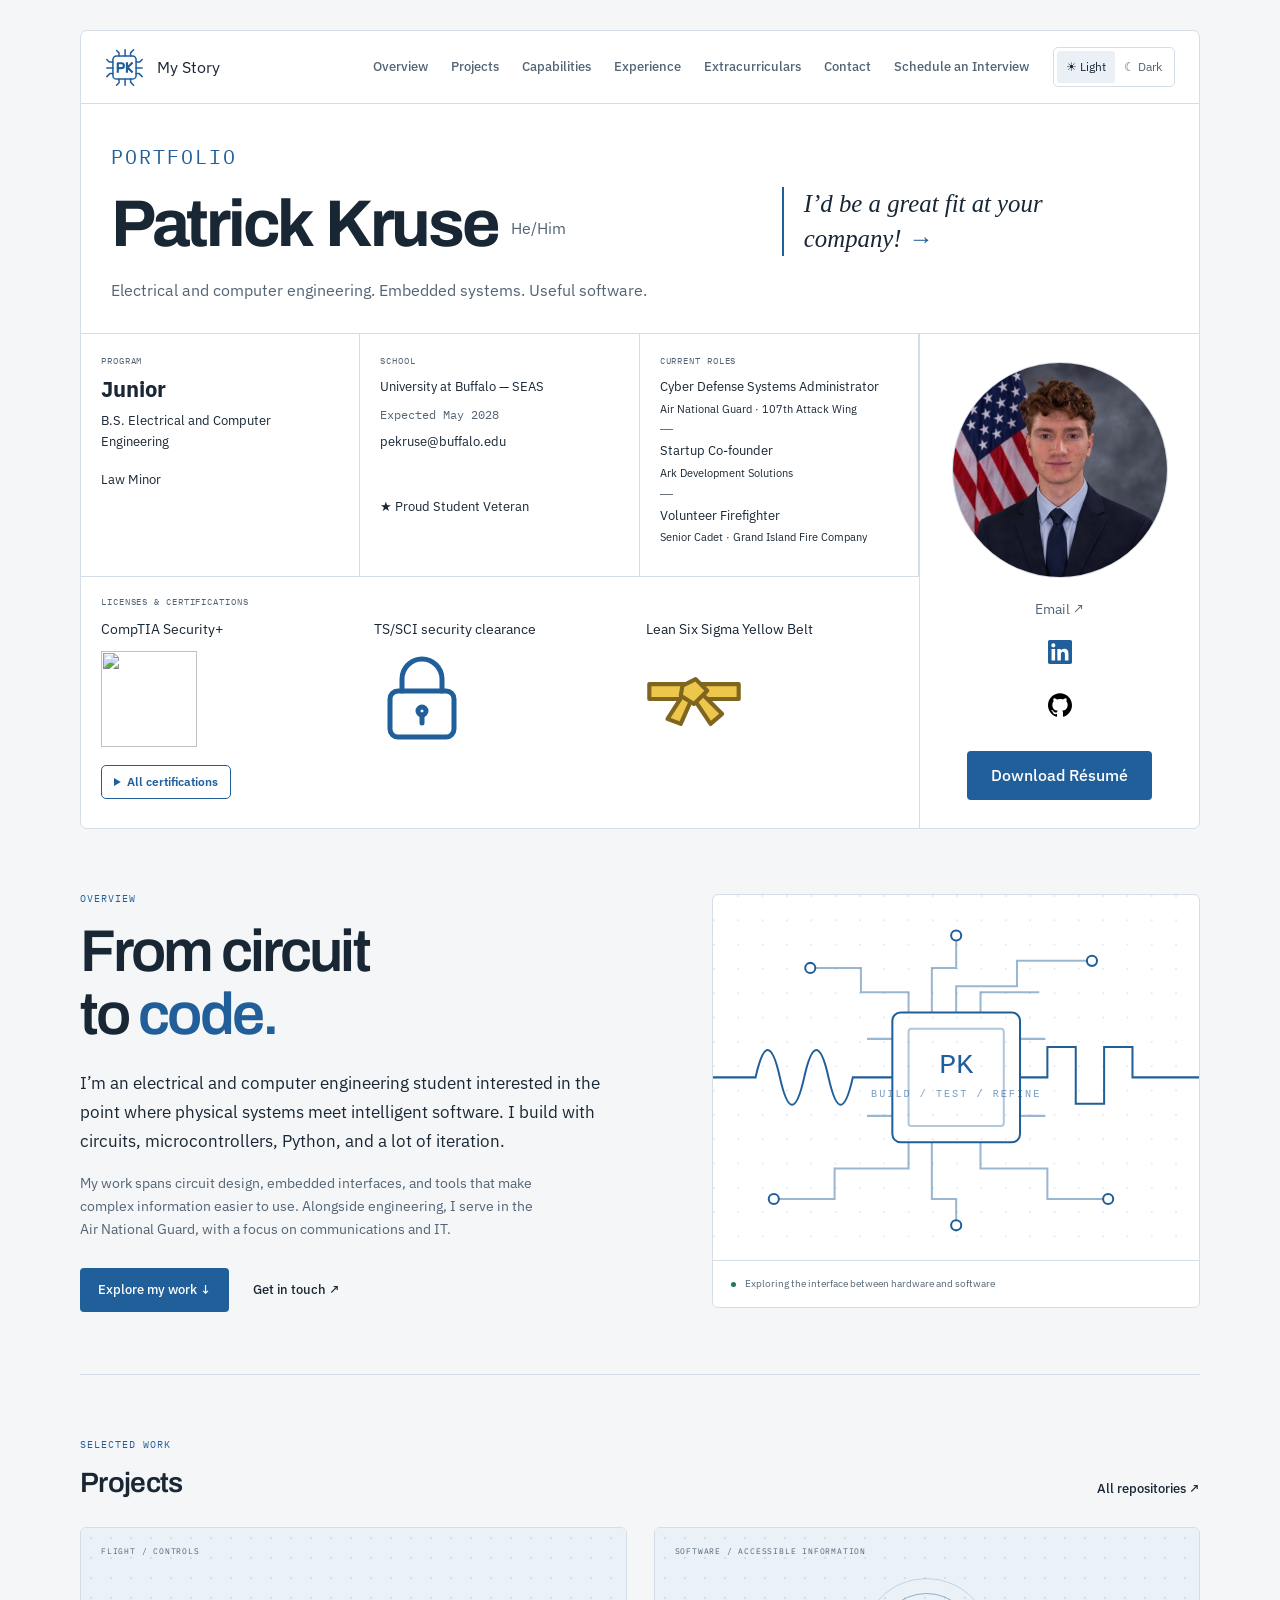
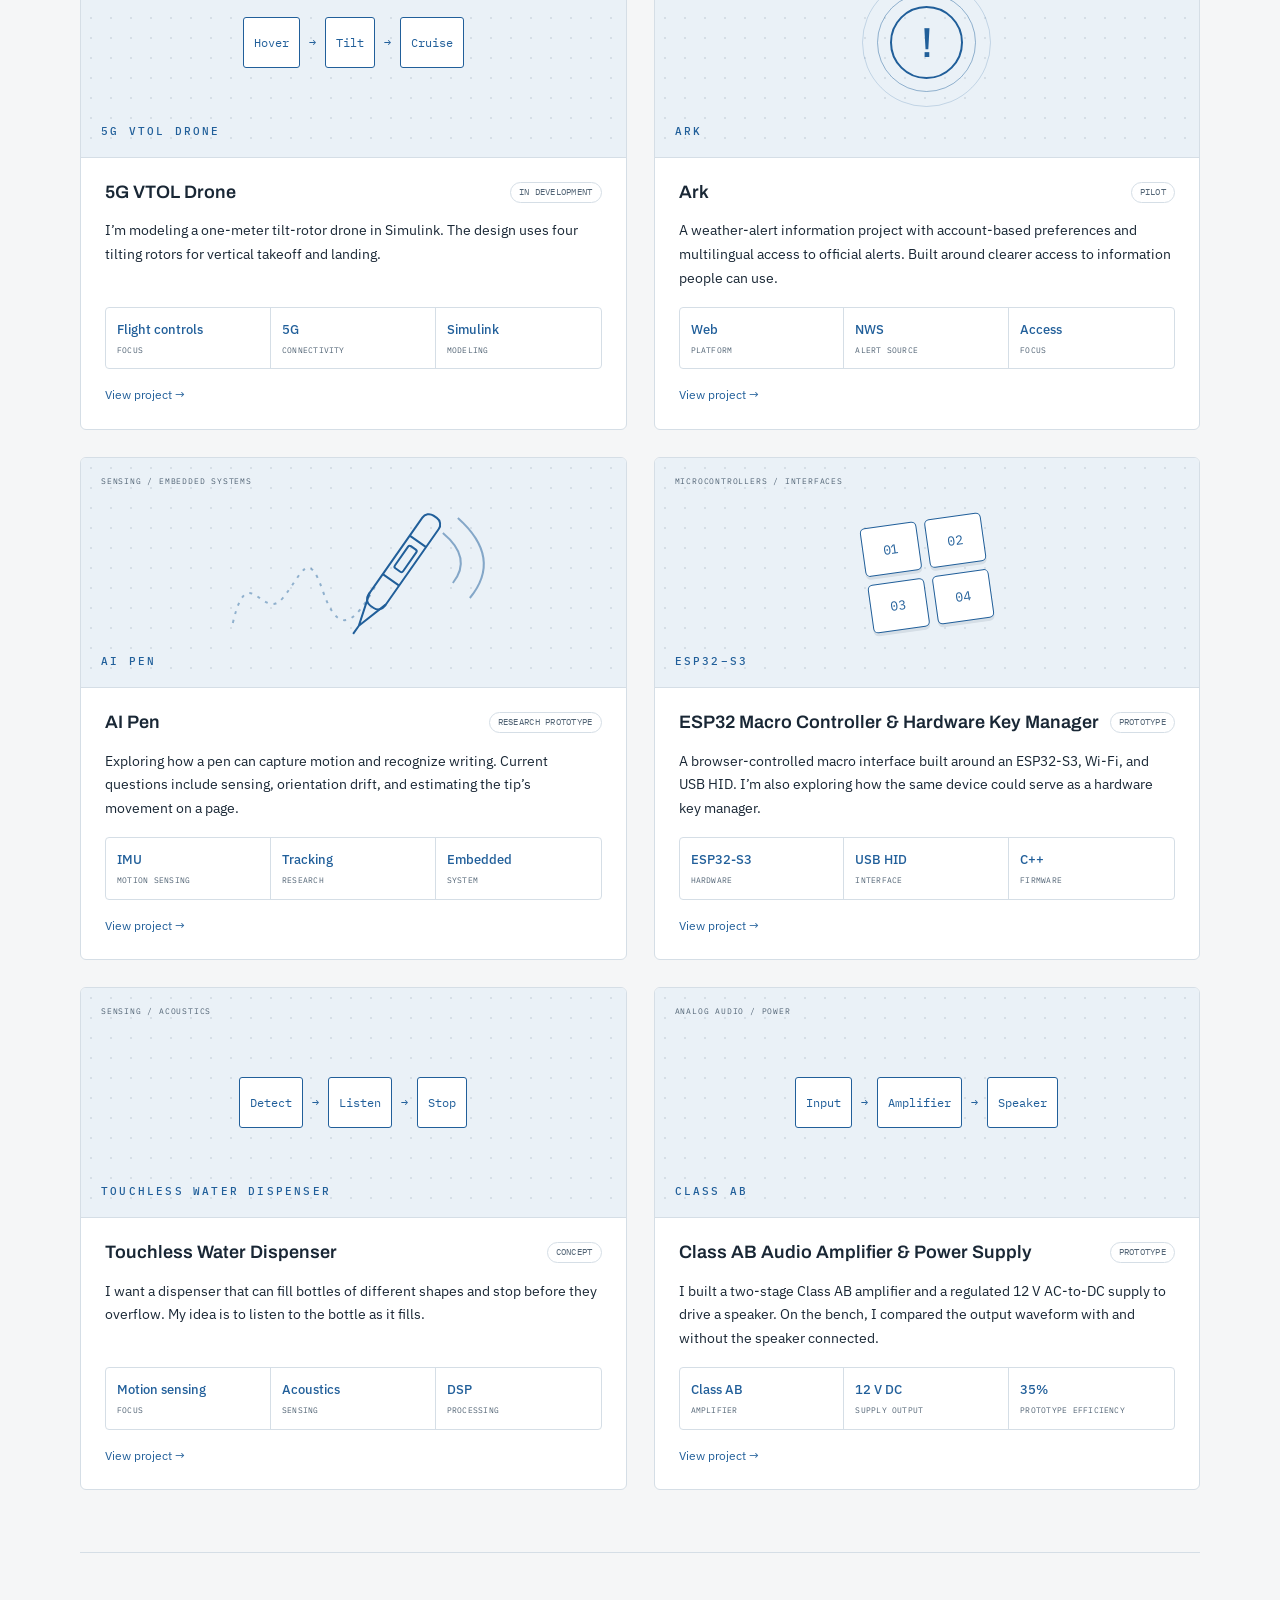
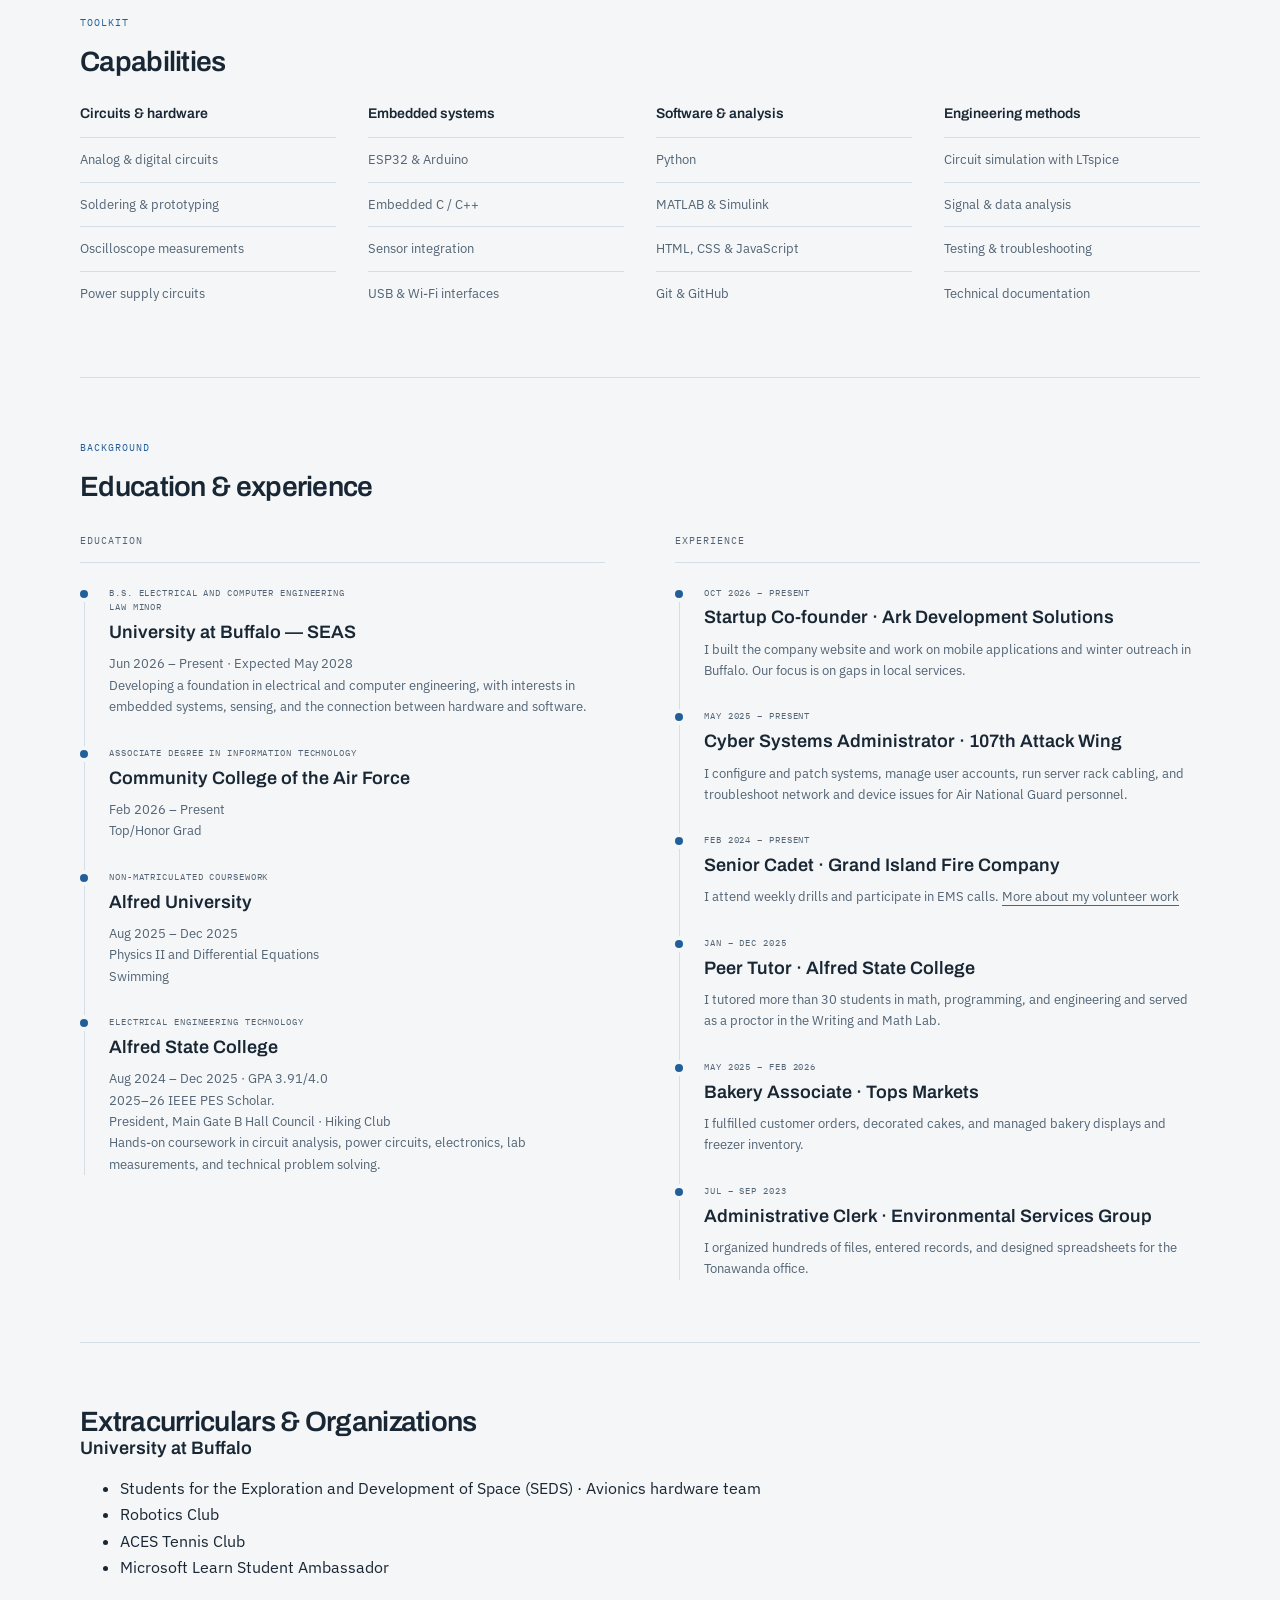
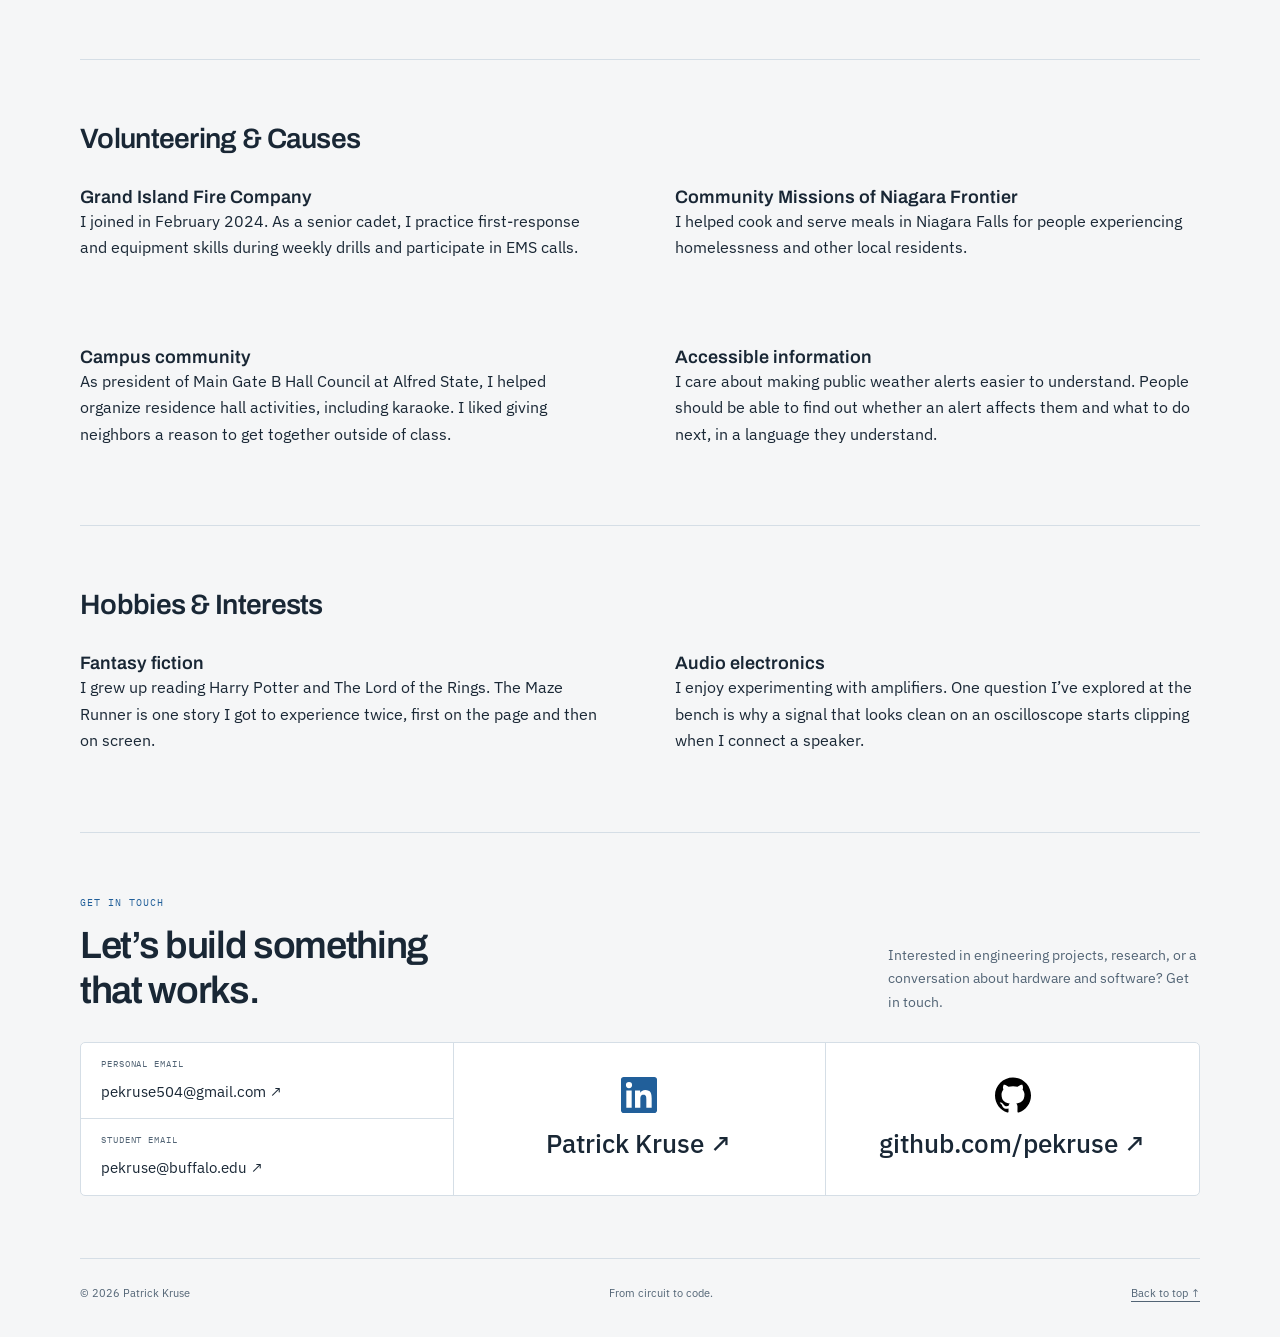
==== commit a3839299: "Allow same-day bookings and remove numbered section headings" ====
--- a/patrick-kruse-portfolio/index.html
+++ b/patrick-kruse-portfolio/index.html
@@ -5,7 +5,7 @@
   history.replaceState(history.state, '', location.pathname + location.search);
   window.addEventListener('pageshow', () => window.scrollTo({top: 0, behavior: 'instant'}), {once: true});
 }
-</script><script src="main.js?v=portrait-interaction" defer></script><style>.resume-picker{max-width:100%}.resume-picker summary.resume-button{cursor:pointer;list-style:none}.resume-picker summary::-webkit-details-marker{display:none}.resume-options{display:flex;justify-content:center;flex-wrap:wrap;gap:1rem;padding-top:.8rem}.resume-options a{color:var(--accent)}</style><style>#portrait-open{border:0;background:none;padding:0;line-height:0;border-radius:50%;cursor:zoom-in}#portrait-dialog{padding:0;border:0;border-radius:8px;background:transparent;max-width:none;max-height:none;margin:auto}#portrait-dialog::backdrop{background:rgb(0 0 0 / 80%)}#portrait-dialog img{display:block;width:min(84vw,84vh,800px);height:auto}#portrait-dialog button{position:absolute;right:10px;top:10px;border:0;border-radius:50%;width:40px;height:40px;color:white;background:#162638;font-size:26px;cursor:pointer}</style><style>#portrait-open,#portrait-dialog img{-webkit-touch-callout:none;-webkit-user-select:none;user-select:none;-webkit-user-drag:none}</style><style>.name-block:has(.header-motto){display:grid;grid-template-columns:minmax(0,1.65fr) minmax(0,1fr);align-items:center;gap:2rem}.header-motto{margin:0;padding-left:1.25rem;border-left:2px solid var(--accent);max-width:34ch}.header-motto p{margin:0;font:italic clamp(1.1rem,2vw,1.55rem)/1.4 Georgia,serif}@media(max-width:760px){.name-block:has(.header-motto){grid-template-columns:1fr;gap:1.2rem}}</style><style>
+</script><script src="main.js?v=image-controls-2" defer></script><style>.resume-picker{max-width:100%}.resume-picker summary.resume-button{cursor:pointer;list-style:none}.resume-picker summary::-webkit-details-marker{display:none}.resume-options{display:flex;justify-content:center;flex-wrap:wrap;gap:1rem;padding-top:.8rem}.resume-options a{color:var(--accent)}</style><style>#portrait-open{border:0;background:none;padding:0;line-height:0;border-radius:50%;cursor:zoom-in}#portrait-dialog{padding:0;border:0;border-radius:8px;background:transparent;max-width:none;max-height:none;margin:auto}#portrait-dialog::backdrop{background:rgb(0 0 0 / 80%)}#portrait-dialog img{display:block;width:min(84vw,84vh,800px);height:auto}#portrait-dialog button{position:absolute;right:10px;top:10px;border:0;border-radius:50%;width:40px;height:40px;color:white;background:#162638;font-size:26px;cursor:pointer}</style><style>#portrait-open,#portrait-dialog img{-webkit-touch-callout:none;-webkit-user-select:none;user-select:none;-webkit-user-drag:none}</style><style>.name-block:has(.header-motto){display:grid;grid-template-columns:minmax(0,1.65fr) minmax(0,1fr);align-items:center;gap:2rem}.header-motto{margin:0;padding-left:1.25rem;border-left:2px solid var(--accent);max-width:34ch}.header-motto p{margin:0;font:italic clamp(1.1rem,2vw,1.55rem)/1.4 Georgia,serif}@media(max-width:760px){.name-block:has(.header-motto){grid-template-columns:1fr;gap:1.2rem}}</style><style>
 .role-preview{position:relative}
 .role-preview>.company-card{position:absolute;z-index:20;bottom:100%;left:0;display:none;align-items:center;gap:.65rem;padding:.75rem;background:Canvas;color:CanvasText;border:1px solid var(--line);border-radius:.5rem;box-shadow:0 4px 16px #0003;width:max-content;max-width:min(17rem,78vw);font:normal .85rem/1.45 system-ui}
 .role-preview:hover>.company-card,.role-preview:focus-visible>.company-card{display:flex}
@@ -74,8 +74,8 @@
   }
   updateStanding();
 })();</script><span><a class="quiet-link" href="https://engineering.buffalo.edu/electrical-and-computer-engineering/academics.html" target="_blank" rel="noopener noreferrer">B.S. Electrical and Computer Engineering</a><br><a class="quiet-link" style="display:inline-block;margin-top:16px" href="https://www.law.buffalo.edu/academics/undergraduate.minor-in-law.html" target="_blank" rel="noopener noreferrer">Law Minor</a></span></div><div><span class="label">School</span><span><a class="quiet-link" href="https://engineering.buffalo.edu/" target="_blank" rel="noopener noreferrer">University at Buffalo — SEAS</a></span><span class="label" style="text-transform:none;font-size:12px;letter-spacing:0">Expected May 2028</span><span><a class="quiet-link" href="mailto:pekruse@buffalo.edu">pekruse@buffalo.edu</a></span><span class="student-veteran"><span aria-hidden="true" style="display:inline">★</span> Proud Student Veteran</span></div><div><span class="label">Current Roles</span><span><a class="quiet-link" href="#experience-107th">Cyber Defense Systems Administrator</a><br><small>Air National Guard · <a class="quiet-link role-preview" href="https://www.107attackwing.ang.af.mil/" target="_blank" rel="noopener noreferrer">107th Attack Wing<span class="company-card" aria-hidden="true"><img width="56" height="56" alt="" src="assets/107th-attack-wing.png"><span><strong>107th Attack Wing</strong><br>107attackwing.ang.af.mil</span></span></a></small></span><i aria-hidden="true" style="display:block;width:1em;border-top:1px solid currentColor;opacity:.65;margin:.25em 0"></i><span><a class="quiet-link" href="#experience-ark">Startup Co-founder</a><br><small><a class="quiet-link role-preview" href="https://arkdevelopsolutions.com/" target="_blank" rel="noopener noreferrer">Ark Development Solutions<span class="company-card" aria-hidden="true"><img loading="lazy" alt="" width="36" height="36" src="https://www.google.com/s2/favicons?domain=arkdevelopsolutions.com&amp;sz=64"><span><strong>Ark Development Solutions</strong><br>arkdevelopsolutions.com</span></span></a></small></span><i aria-hidden="true" style="display:block;width:1em;border-top:1px solid currentColor;opacity:.65;margin:.25em 0"></i><span><a class="quiet-link" href="#experience-fire">Volunteer Firefighter</a><br><small>Senior Cadet · <a class="quiet-link role-preview" href="https://grandislandfire.us/" target="_blank" rel="noopener noreferrer">Grand Island Fire Company<span class="company-card" aria-hidden="true"><img alt="" width="56" height="56" src="assets/grand-island-fire-company.png"><span><strong>Grand Island Fire Company</strong><br>grandislandfire.us</span></span></a></small></span></div><section class="credentials" aria-label="Licenses and certifications"><h2 class="label">Licenses &amp; certifications</h2><ul><li class="credential-item"><a aria-describedby="credential-tip-0" class="credential-link quiet-link" href="https://www.credly.com/badges/036871b1-8929-4253-8c71-c39770fba6e2/linked_in?t=tk0vpi" aria-label="Verify CompTIA Security+ on Credly" target="_blank" rel="noopener noreferrer">CompTIA Security+<img src="https://images.credly.com/images/80d8a06a-c384-42bf-ad36-db81bce5adce/blob" width="96" height="96" alt="" decoding="async"></a><div role="tooltip" id="credential-tip-0" class="credential-tip"><ul><li>Recognize phishing indicators and flag suspicious messages.</li><li>Apply least privilege to limit account access.</li></ul></div></li><li class="credential-item" tabindex="0" aria-describedby="credential-tip-1">TS/SCI security clearance<svg class="credential-icon" aria-hidden="true" focusable="false" style="width:96px;height:96px" viewBox="8 0 48 48" fill="none" stroke="currentColor" stroke-width="2.5" stroke-linejoin="round" stroke-linecap="round"><rect x="16" y="20" width="32" height="23" rx="4"/><path d="M22 20v-6a10 10 0 0 1 20 0v6"/><circle cx="32" cy="30" r="2"/><path d="M32 32v4"/></svg><div role="tooltip" id="credential-tip-1" class="credential-tip"><ul><li>Check need-to-know before sharing sensitive information.</li><li>Use approved channels to handle classified material.</li></ul></div></li><li class="credential-item" tabindex="0" aria-describedby="credential-tip-2">Lean Six Sigma Yellow Belt<svg class="credential-icon" aria-hidden="true" focusable="false" style="width:96px;height:96px" viewBox="3 -4 58 58" fill="none" stroke="currentColor" stroke-width="2.5" stroke-linejoin="round" stroke-linecap="round"><g fill="#edc64c" stroke="#80651e"><path d="M5 16h54v9H5z"/><path d="m32 22-8 18-8-3 11-17m8 0 14 14-7 6-12-18"/><path d="m25 17 8-4 7 7-8 8-8-5z"/></g></svg><div role="tooltip" id="credential-tip-2" class="credential-tip"><ul><li>Map a workflow to spot bottlenecks and rework.</li><li>Compare measurements before and after a process change.</li></ul></div></li></ul><details class="all-certs"><summary>All certifications</summary><ul><li>CompTIA Security+</li><li>TS/SCI security clearance</li><li>Lean Six Sigma Yellow Belt</li><li>Technical training · Placeholder</li><li>Professional certification · Placeholder</li><li>Workshop certificate · Placeholder</li></ul></details></section></div><aside class="profile-card" aria-label="Profile and contact"><button id="portrait-open" type="button" aria-label="Enlarge portrait of Patrick Kruse" aria-haspopup="dialog"><img draggable="false" class="profile-photo" src="assets/patrick-kruse-portrait.jpg" alt="Patrick Kruse" width="160" height="160" decoding="async"></button><div class="profile-links"><div class="email-picker"><button type="button" class="email-toggle" aria-expanded="false" aria-controls="profile-email-options">Email ↗</button><div id="profile-email-options" class="email-options" hidden><a href="mailto:pekruse504@gmail.com">Personal <small>pekruse504@gmail.com</small></a><a href="mailto:pekruse@buffalo.edu">Student <small>pekruse@buffalo.edu</small></a></div></div><a href="https://www.linkedin.com/in/patrick-kruse-ny" target="_blank" rel="noopener noreferrer" aria-label="LinkedIn profile" title="LinkedIn"><svg class="social-logo" viewBox="0 0 24 24" width="32" height="32" aria-hidden="true" focusable="false" fill="currentColor"><path d="M20.447 20.452h-3.554v-5.569c0-1.328-.027-3.037-1.852-3.037-1.853 0-2.136 1.445-2.136 2.939v5.667H9.351V9h3.414v1.561h.049c.476-.9 1.637-1.85 3.37-1.85 3.601 0 4.267 2.37 4.267 5.455v6.286zM5.337 7.433a2.062 2.062 0 1 1 0-4.124 2.062 2.062 0 0 1 0 4.124zM7.119 20.452H3.555V9h3.564v11.452zM22.225 0H1.771C.792 0 0 .774 0 1.729v20.542C0 23.227.792 24 1.771 24h20.451C23.2 24 24 23.227 24 22.271V1.729C24 .774 23.2 0 22.222 0z"/></svg></a><a href="https://github.com/pekruse" target="_blank" rel="noopener noreferrer" aria-label="GitHub profile" title="GitHub"><svg class="social-logo" viewBox="0 0 24 24" width="32" height="32" aria-hidden="true" focusable="false" fill="currentColor"><path d="M12 .297C5.37.297 0 5.67 0 12.297c0 5.303 3.438 9.8 8.205 11.385.6.113.82-.258.82-.577 0-.285-.01-1.04-.015-2.04-3.338.724-4.043-1.61-4.043-1.61-.546-1.387-1.333-1.756-1.333-1.756-1.09-.745.083-.729.083-.729 1.205.084 1.838 1.237 1.838 1.237 1.07 1.835 2.809 1.305 3.495.998.108-.776.418-1.305.762-1.605-2.665-.3-5.466-1.334-5.466-5.931 0-1.31.469-2.381 1.236-3.221-.124-.303-.535-1.523.117-3.176 0 0 1.008-.322 3.301 1.23a11.52 11.52 0 0 1 3.003-.404c1.02.005 2.047.138 3.003.404 2.291-1.552 3.297-1.23 3.297-1.23.654 1.653.243 2.873.12 3.176.77.84 1.235 1.911 1.235 3.221 0 4.609-2.805 5.628-5.478 5.925.43.372.823 1.102.823 2.222 0 1.606-.015 2.898-.015 3.293 0 .322.216.694.825.576C20.565 22.092 24 17.592 24 12.297c0-6.627-5.373-12-12-12"/></svg></a></div><details class="resume-picker"><summary class="resume-button">Download Résumé</summary><div class="resume-options" aria-label="Résumé formats"><a href="assets/Patrick_Kruse.pdf" download>PDF (.pdf)</a><a href="assets/Patrick_Kruse.docx" download>Word (.docx)</a></div><details class="resume-picker" style="margin-top:1rem"><summary class="resume-button">Full Federal Résumé</summary><div class="resume-options"><button type="button" disabled>PDF (.pdf)</button><button type="button" disabled>Word (.docx)</button></div><small>Coming soon</small></details></details></aside></div></header>
-<main><section id="overview" class="sheet overview"><div><p class="eyebrow">01 / Overview</p><h2 class="hero-heading">From circuit<br>to <em>code.</em></h2><p class="lede">I’m an electrical and computer engineering student interested in the point where physical systems meet intelligent software. I build with circuits, microcontrollers, Python, and a lot of iteration.</p><p class="muted">My work spans circuit design, embedded interfaces, and tools that make complex information easier to use. Alongside engineering, I serve in the Air National Guard, with a focus on communications and IT.</p><div class="actions"><a class="button" href="#projects">Explore my work ↓</a><a class="text-link" href="mailto:pekruse504@gmail.com">Get in touch ↗</a></div></div><figure class="signal"><svg viewBox="0 0 480 360" role="img" aria-labelledby="signal-title"><title id="signal-title">Concept illustration connecting an analog signal to a microcontroller and digital output</title><defs><pattern id="grid" width="24" height="24" patternUnits="userSpaceOnUse"><circle cx="1" cy="1" r="1" fill="currentColor" opacity=".15"/></pattern></defs><rect width="480" height="360" fill="url(#grid)"/><g fill="none" stroke="currentColor" stroke-width="2"><path d="M0 180H42Q54 126 66 180T90 180T114 180T138 180H177M303 180H330V150H358V206H386V150H414V180H480"/><rect x="177" y="116" width="126" height="128" rx="8"/><rect x="193" y="132" width="94" height="96" rx="3" opacity=".35"/><path d="M193 116V96H146V72H96M216 116V72H240V40M240 116V90H300V65H374M264 116V96H322M193 244V270H120V300H60M216 244V300H240V326M264 244V270H330V300H390M177 142H152M177 218H152M303 142H328M303 218H328" opacity=".45"/><g fill="var(--surface)"><circle cx="96" cy="72" r="5"/><circle cx="240" cy="40" r="5"/><circle cx="374" cy="65" r="5"/><circle cx="60" cy="300" r="5"/><circle cx="240" cy="326" r="5"/><circle cx="390" cy="300" r="5"/></g></g><text x="240" y="176" text-anchor="middle" fill="currentColor" font-size="28" font-family="monospace">PK</text><text x="240" y="199" text-anchor="middle" fill="currentColor" opacity=".6" font-size="10" letter-spacing="2" font-family="monospace">BUILD / TEST / REFINE</text></svg><figcaption><i></i> Exploring the interface between hardware and software</figcaption></figure></section>
-<section id="projects" class="sheet"><div class="section-heading"><div><p class="eyebrow">02 / Selected work</p><h2>Projects</h2></div><a class="text-link" href="https://github.com/pekruse" target="_blank" rel="noopener noreferrer">All repositories ↗</a></div><div class="project-grid">
+<main><section id="overview" class="sheet overview"><div><p class="eyebrow">Overview</p><h2 class="hero-heading">From circuit<br>to <em>code.</em></h2><p class="lede">I’m an electrical and computer engineering student interested in the point where physical systems meet intelligent software. I build with circuits, microcontrollers, Python, and a lot of iteration.</p><p class="muted">My work spans circuit design, embedded interfaces, and tools that make complex information easier to use. Alongside engineering, I serve in the Air National Guard, with a focus on communications and IT.</p><div class="actions"><a class="button" href="#projects">Explore my work ↓</a><a class="text-link" href="mailto:pekruse504@gmail.com">Get in touch ↗</a></div></div><figure class="signal"><svg viewBox="0 0 480 360" role="img" aria-labelledby="signal-title"><title id="signal-title">Concept illustration connecting an analog signal to a microcontroller and digital output</title><defs><pattern id="grid" width="24" height="24" patternUnits="userSpaceOnUse"><circle cx="1" cy="1" r="1" fill="currentColor" opacity=".15"/></pattern></defs><rect width="480" height="360" fill="url(#grid)"/><g fill="none" stroke="currentColor" stroke-width="2"><path d="M0 180H42Q54 126 66 180T90 180T114 180T138 180H177M303 180H330V150H358V206H386V150H414V180H480"/><rect x="177" y="116" width="126" height="128" rx="8"/><rect x="193" y="132" width="94" height="96" rx="3" opacity=".35"/><path d="M193 116V96H146V72H96M216 116V72H240V40M240 116V90H300V65H374M264 116V96H322M193 244V270H120V300H60M216 244V300H240V326M264 244V270H330V300H390M177 142H152M177 218H152M303 142H328M303 218H328" opacity=".45"/><g fill="var(--surface)"><circle cx="96" cy="72" r="5"/><circle cx="240" cy="40" r="5"/><circle cx="374" cy="65" r="5"/><circle cx="60" cy="300" r="5"/><circle cx="240" cy="326" r="5"/><circle cx="390" cy="300" r="5"/></g></g><text x="240" y="176" text-anchor="middle" fill="currentColor" font-size="28" font-family="monospace">PK</text><text x="240" y="199" text-anchor="middle" fill="currentColor" opacity=".6" font-size="10" letter-spacing="2" font-family="monospace">BUILD / TEST / REFINE</text></svg><figcaption><i></i> Exploring the interface between hardware and software</figcaption></figure></section>
+<section id="projects" class="sheet"><div class="section-heading"><div><p class="eyebrow">Selected work</p><h2>Projects</h2></div><a class="text-link" href="https://github.com/pekruse" target="_blank" rel="noopener noreferrer">All repositories ↗</a></div><div class="project-grid">
 <article class="project"><div class="visual" aria-hidden="true"><span class="visual-label">FLIGHT / CONTROLS</span><div class="circuit"><span>Hover</span>→<span>Tilt</span>→<span>Cruise</span></div><span class="visual-caption">5G VTOL Drone</span></div><div class="project-body"><div class="project-head"><h3>5G VTOL Drone</h3><span class="status">In development</span></div><p>I’m modeling a one-meter tilt-rotor drone in Simulink. The design uses four tilting rotors for vertical takeoff and landing.</p><div class="specs"><div><strong>Flight controls</strong><span>Focus</span></div><div><strong>5G</strong><span>Connectivity</span></div><div><strong>Simulink</strong><span>Modeling</span></div></div><a class="view-link" href="projects/5g-vtol-drone.html" aria-label="View 5G VTOL Drone project">View project →</a></div></article>
 <article class="project"><div class="visual" aria-hidden="true"><span class="visual-label">SOFTWARE / ACCESSIBLE INFORMATION</span><div class="alert-symbol">!<span></span><span></span></div><span class="visual-caption">ARK</span></div><div class="project-body"><div class="project-head"><h3>Ark</h3><span class="status">Pilot</span></div><p>A weather-alert information project with account-based preferences and multilingual access to official alerts. Built around clearer access to information people can use.</p><div class="specs"><div><strong>Web</strong><span>Platform</span></div><div><strong>NWS</strong><span>Alert source</span></div><div><strong>Access</strong><span>Focus</span></div></div><a class="view-link" href="projects/ark.html" aria-label="View Ark project">View project →</a></div></article>
 <article class="project"><div class="visual" aria-hidden="true"><span class="visual-label">SENSING / EMBEDDED SYSTEMS</span><svg viewBox="0 0 400 180"><g fill="none" stroke="currentColor" stroke-width="2"><path d="M80 140C95 75 110 140 130 115S155 65 170 108S200 145 224 100" stroke-dasharray="3 6" opacity=".45"/><g transform="translate(245 87) rotate(35)"><rect x="-10" y="-65" width="20" height="110" rx="8"/><path d="M-10 35L0 68L10 35M0 68V78M-10 -35H10M-10 12H10"/><rect x="-5" y="-27" width="10" height="27" rx="2"/></g><path d="M290 50Q320 75 300 100M305 35Q350 75 317 115" opacity=".5"/></g></svg><span class="visual-caption">AI PEN</span></div><div class="project-body"><div class="project-head"><h3>AI Pen</h3><span class="status">Research prototype</span></div><p>Exploring how a pen can capture motion and recognize writing. Current questions include sensing, orientation drift, and estimating the tip’s movement on a page.</p><div class="specs"><div><strong>IMU</strong><span>Motion sensing</span></div><div><strong>Tracking</strong><span>Research</span></div><div><strong>Embedded</strong><span>System</span></div></div><a class="view-link" href="projects/ai-pen.html" aria-label="View AI Pen project">View project →</a></div></article>
@@ -83,11 +83,11 @@
 <article class="project"><div class="visual" aria-hidden="true"><span class="visual-label">SENSING / ACOUSTICS</span><div class="circuit"><span>Detect</span>→<span>Listen</span>→<span>Stop</span></div><span class="visual-caption">Touchless Water Dispenser</span></div><div class="project-body"><div class="project-head"><h3>Touchless Water Dispenser</h3><span class="status">Concept</span></div><p>I want a dispenser that can fill bottles of different shapes and stop before they overflow. My idea is to listen to the bottle as it fills.</p><div class="specs"><div><strong>Motion sensing</strong><span>Focus</span></div><div><strong>Acoustics</strong><span>Sensing</span></div><div><strong>DSP</strong><span>Processing</span></div></div><a class="view-link" href="projects/touchless-water-dispenser.html" aria-label="View Touchless Water Dispenser project">View project →</a></div></article>
 <article class="project"><div class="visual" aria-hidden="true"><span class="visual-label">ANALOG AUDIO / POWER</span><div class="circuit"><span>Input</span>→<span>Amplifier</span>→<span>Speaker</span></div><span class="visual-caption">Class AB</span></div><div class="project-body"><div class="project-head"><h3>Class AB Audio Amplifier &amp; Power Supply</h3><span class="status">Prototype</span></div><p>I built a two-stage Class AB amplifier and a regulated 12 V AC-to-DC supply to drive a speaker. On the bench, I compared the output waveform with and without the speaker connected.</p><div class="specs"><div><strong>Class AB</strong><span>Amplifier</span></div><div><strong>12 V DC</strong><span>Supply output</span></div><div><strong>35%</strong><span>Prototype efficiency</span></div></div><a class="view-link" href="projects/class-ab-audio-amplifier.html" aria-label="View Class AB audio amplifier and power supply project">View project →</a></div></article>
 </div></section>
-<section id="capabilities" class="sheet"><p class="eyebrow">03 / Toolkit</p><h2>Capabilities</h2><div class="cap-grid"><div><h3>Circuits &amp; hardware</h3><ul><li>Analog &amp; digital circuits</li><li>Soldering &amp; prototyping</li><li>Oscilloscope measurements</li><li>Power supply circuits</li></ul></div><div><h3>Embedded systems</h3><ul><li>ESP32 &amp; Arduino</li><li>Embedded C / C++</li><li>Sensor integration</li><li>USB &amp; Wi-Fi interfaces</li></ul></div><div><h3>Software &amp; analysis</h3><ul><li>Python</li><li>MATLAB &amp; Simulink</li><li>HTML, CSS &amp; JavaScript</li><li>Git &amp; GitHub</li></ul></div><div><h3>Engineering methods</h3><ul><li>Circuit simulation with LTspice</li><li>Signal &amp; data analysis</li><li>Testing &amp; troubleshooting</li><li>Technical documentation</li></ul></div></div></section>
-<section id="experience" class="sheet"><p class="eyebrow">04 / Background</p><h2>Education &amp; experience</h2><div class="timeline-cols"><div><h3 class="col-title">Education</h3><div class="timeline"><article><span class="label">B.S. Electrical and Computer Engineering<br>Law Minor</span><h4>University at Buffalo — SEAS</h4><p class="muted">Jun 2026 – Present · Expected May 2028</p><p>Developing a foundation in electrical and computer engineering, with interests in embedded systems, sensing, and the connection between hardware and software.</p></article><article><span class="label">Associate degree in Information Technology</span><h4>Community College of the Air Force</h4><p class="muted">Feb 2026 – Present</p><p>Top/Honor Grad</p></article><article><span class="label">Non-matriculated coursework</span><h4>Alfred University</h4><p class="muted">Aug 2025 – Dec 2025</p><p>Physics II and Differential Equations</p><p>Swimming</p></article><article><span class="label">Electrical Engineering Technology</span><h4>Alfred State College</h4><p class="muted">Aug 2024 – Dec 2025 · GPA 3.91/4.0</p><p>2025–26 IEEE PES Scholar.</p><p>President, Main Gate B Hall Council · Hiking Club</p><p>Hands-on coursework in circuit analysis, power circuits, electronics, lab measurements, and technical problem solving.</p></article></div></div><div><h3 class="col-title">Experience</h3><div class="timeline"><article id="experience-ark"><span class="label">Oct 2026 – Present</span><h4>Startup Co-founder · Ark Development Solutions</h4><p>I built the company website and work on mobile applications and winter outreach in Buffalo. Our focus is on gaps in local services.</p></article><article id="experience-107th"><span class="label">May 2025 – Present</span><h4>Cyber Systems Administrator · 107th Attack Wing</h4><p>I configure and patch systems, manage user accounts, run server rack cabling, and troubleshoot network and device issues for Air National Guard personnel.</p></article><article id="experience-fire"><span class="label">Feb 2024 – Present</span><h4>Senior Cadet · Grand Island Fire Company</h4><p>I attend weekly drills and participate in EMS calls. <a href="#volunteering">More about my volunteer work</a></p></article><article><span class="label">Jan – Dec 2025</span><h4>Peer Tutor · Alfred State College</h4><p>I tutored more than 30 students in math, programming, and engineering and served as a proctor in the Writing and Math Lab.</p></article><article><span class="label">May 2025 – Feb 2026</span><h4>Bakery Associate · Tops Markets</h4><p>I fulfilled customer orders, decorated cakes, and managed bakery displays and freezer inventory.</p></article><article><span class="label">Jul – Sep 2023</span><h4>Administrative Clerk · Environmental Services Group</h4><p>I organized hundreds of files, entered records, and designed spreadsheets for the Tonawanda office.</p></article></div></div></div></section>
+<section id="capabilities" class="sheet"><p class="eyebrow">Toolkit</p><h2>Capabilities</h2><div class="cap-grid"><div><h3>Circuits &amp; hardware</h3><ul><li>Analog &amp; digital circuits</li><li>Soldering &amp; prototyping</li><li>Oscilloscope measurements</li><li>Power supply circuits</li></ul></div><div><h3>Embedded systems</h3><ul><li>ESP32 &amp; Arduino</li><li>Embedded C / C++</li><li>Sensor integration</li><li>USB &amp; Wi-Fi interfaces</li></ul></div><div><h3>Software &amp; analysis</h3><ul><li>Python</li><li>MATLAB &amp; Simulink</li><li>HTML, CSS &amp; JavaScript</li><li>Git &amp; GitHub</li></ul></div><div><h3>Engineering methods</h3><ul><li>Circuit simulation with LTspice</li><li>Signal &amp; data analysis</li><li>Testing &amp; troubleshooting</li><li>Technical documentation</li></ul></div></div></section>
+<section id="experience" class="sheet"><p class="eyebrow">Background</p><h2>Education &amp; experience</h2><div class="timeline-cols"><div><h3 class="col-title">Education</h3><div class="timeline"><article><span class="label">B.S. Electrical and Computer Engineering<br>Law Minor</span><h4>University at Buffalo — SEAS</h4><p class="muted">Jun 2026 – Present · Expected May 2028</p><p>Developing a foundation in electrical and computer engineering, with interests in embedded systems, sensing, and the connection between hardware and software.</p></article><article><span class="label">Associate degree in Information Technology</span><h4>Community College of the Air Force</h4><p class="muted">Feb 2026 – Present</p><p>Top/Honor Grad</p></article><article><span class="label">Non-matriculated coursework</span><h4>Alfred University</h4><p class="muted">Aug 2025 – Dec 2025</p><p>Physics II and Differential Equations</p><p>Swimming</p></article><article><span class="label">Electrical Engineering Technology</span><h4>Alfred State College</h4><p class="muted">Aug 2024 – Dec 2025 · GPA 3.91/4.0</p><p>2025–26 IEEE PES Scholar.</p><p>President, Main Gate B Hall Council · Hiking Club</p><p>Hands-on coursework in circuit analysis, power circuits, electronics, lab measurements, and technical problem solving.</p></article></div></div><div><h3 class="col-title">Experience</h3><div class="timeline"><article id="experience-ark"><span class="label">Oct 2026 – Present</span><h4>Startup Co-founder · Ark Development Solutions</h4><p>I built the company website and work on mobile applications and winter outreach in Buffalo. Our focus is on gaps in local services.</p></article><article id="experience-107th"><span class="label">May 2025 – Present</span><h4>Cyber Systems Administrator · 107th Attack Wing</h4><p>I configure and patch systems, manage user accounts, run server rack cabling, and troubleshoot network and device issues for Air National Guard personnel.</p></article><article id="experience-fire"><span class="label">Feb 2024 – Present</span><h4>Senior Cadet · Grand Island Fire Company</h4><p>I attend weekly drills and participate in EMS calls. <a href="#volunteering">More about my volunteer work</a></p></article><article><span class="label">Jan – Dec 2025</span><h4>Peer Tutor · Alfred State College</h4><p>I tutored more than 30 students in math, programming, and engineering and served as a proctor in the Writing and Math Lab.</p></article><article><span class="label">May 2025 – Feb 2026</span><h4>Bakery Associate · Tops Markets</h4><p>I fulfilled customer orders, decorated cakes, and managed bakery displays and freezer inventory.</p></article><article><span class="label">Jul – Sep 2023</span><h4>Administrative Clerk · Environmental Services Group</h4><p>I organized hundreds of files, entered records, and designed spreadsheets for the Tonawanda office.</p></article></div></div></div></section>
 <section id="extracurriculars" class="sheet" aria-labelledby="clubs-title"><h2 id="clubs-title">Extracurriculars &amp; Organizations</h2><h3>University at Buffalo</h3><ul><li>Students for the Exploration and Development of Space (SEDS) · Avionics hardware team</li><li>Robotics Club</li><li>ACES Tennis Club</li><li>Microsoft Learn Student Ambassador</li></ul></section>
 <section id="volunteering" class="sheet" aria-labelledby="volunteering-title"><h2 id="volunteering-title">Volunteering &amp; Causes</h2><div class="timeline-cols"><div><h3><a class="quiet-link" href="https://grandislandfire.us/" target="_blank" rel="noopener noreferrer">Grand Island Fire Company</a></h3><p>I joined in February 2024. As a senior cadet, I practice first-response and equipment skills during weekly drills and participate in EMS calls.</p></div><div><h3><a class="quiet-link" href="https://www.communitymissions.org/community-soup-kitchen" target="_blank" rel="noopener noreferrer">Community Missions of Niagara Frontier</a></h3><p>I helped cook and serve meals in Niagara Falls for people experiencing homelessness and other local residents.</p></div><div><h3>Campus community</h3><p>As president of Main Gate B Hall Council at Alfred State, I helped organize residence hall activities, including karaoke. I liked giving neighbors a reason to get together outside of class.</p></div><div><h3>Accessible information</h3><p>I care about making public weather alerts easier to understand. People should be able to find out whether an alert affects them and what to do next, in a language they understand.</p></div></div></section>
-<section id="interests" class="sheet" aria-labelledby="interests-title"><h2 id="interests-title">Hobbies &amp; Interests</h2><div class="timeline-cols"><div><h3>Fantasy fiction</h3><p>I grew up reading Harry Potter and The Lord of the Rings. The Maze Runner is one story I got to experience twice, first on the page and then on screen.</p></div><div><h3>Audio electronics</h3><p>I enjoy experimenting with amplifiers. One question I’ve explored at the bench is why a signal that looks clean on an oscilloscope starts clipping when I connect a speaker.</p></div></div></section><section id="contact" class="sheet"><p class="eyebrow">05 / Get in touch</p><div class="contact-intro"><h2>Let’s build something<br>that works.</h2><p>Interested in engineering projects, research, or a conversation about hardware and software? Get in touch.</p></div><div class="contact-grid"><div class="contact-emails"><a href="mailto:pekruse504@gmail.com"><span class="label">Personal email</span>pekruse504@gmail.com ↗</a><a href="mailto:pekruse@buffalo.edu"><span class="label">Student email</span>pekruse@buffalo.edu ↗</a></div><a href="https://www.linkedin.com/in/patrick-kruse-ny" target="_blank" rel="noopener noreferrer"><span class="label" role="img" aria-label="LinkedIn"><svg class="social-logo" viewBox="0 0 24 24" width="32" height="32" aria-hidden="true" focusable="false" fill="currentColor"><path d="M20.447 20.452h-3.554v-5.569c0-1.328-.027-3.037-1.852-3.037-1.853 0-2.136 1.445-2.136 2.939v5.667H9.351V9h3.414v1.561h.049c.476-.9 1.637-1.85 3.37-1.85 3.601 0 4.267 2.37 4.267 5.455v6.286zM5.337 7.433a2.062 2.062 0 1 1 0-4.124 2.062 2.062 0 0 1 0 4.124zM7.119 20.452H3.555V9h3.564v11.452zM22.225 0H1.771C.792 0 0 .774 0 1.729v20.542C0 23.227.792 24 1.771 24h20.451C23.2 24 24 23.227 24 22.271V1.729C24 .774 23.2 0 22.222 0z"/></svg></span>Patrick Kruse ↗</a><a href="https://github.com/pekruse" target="_blank" rel="noopener noreferrer"><span class="label" role="img" aria-label="GitHub"><svg class="social-logo" viewBox="0 0 24 24" width="32" height="32" aria-hidden="true" focusable="false" fill="currentColor"><path d="M12 .297C5.37.297 0 5.67 0 12.297c0 5.303 3.438 9.8 8.205 11.385.6.113.82-.258.82-.577 0-.285-.01-1.04-.015-2.04-3.338.724-4.043-1.61-4.043-1.61-.546-1.387-1.333-1.756-1.333-1.756-1.09-.745.083-.729.083-.729 1.205.084 1.838 1.237 1.838 1.237 1.07 1.835 2.809 1.305 3.495.998.108-.776.418-1.305.762-1.605-2.665-.3-5.466-1.334-5.466-5.931 0-1.31.469-2.381 1.236-3.221-.124-.303-.535-1.523.117-3.176 0 0 1.008-.322 3.301 1.23a11.52 11.52 0 0 1 3.003-.404c1.02.005 2.047.138 3.003.404 2.291-1.552 3.297-1.23 3.297-1.23.654 1.653.243 2.873.12 3.176.77.84 1.235 1.911 1.235 3.221 0 4.609-2.805 5.628-5.478 5.925.43.372.823 1.102.823 2.222 0 1.606-.015 2.898-.015 3.293 0 .322.216.694.825.576C20.565 22.092 24 17.592 24 12.297c0-6.627-5.373-12-12-12"/></svg></span>github.com/pekruse ↗</a></div></section></main>
+<section id="interests" class="sheet" aria-labelledby="interests-title"><h2 id="interests-title">Hobbies &amp; Interests</h2><div class="timeline-cols"><div><h3>Fantasy fiction</h3><p>I grew up reading Harry Potter and The Lord of the Rings. The Maze Runner is one story I got to experience twice, first on the page and then on screen.</p></div><div><h3>Audio electronics</h3><p>I enjoy experimenting with amplifiers. One question I’ve explored at the bench is why a signal that looks clean on an oscilloscope starts clipping when I connect a speaker.</p></div></div></section><section id="contact" class="sheet"><p class="eyebrow">Get in touch</p><div class="contact-intro"><h2>Let’s build something<br>that works.</h2><p>Interested in engineering projects, research, or a conversation about hardware and software? Get in touch.</p></div><div class="contact-grid"><div class="contact-emails"><a href="mailto:pekruse504@gmail.com"><span class="label">Personal email</span>pekruse504@gmail.com ↗</a><a href="mailto:pekruse@buffalo.edu"><span class="label">Student email</span>pekruse@buffalo.edu ↗</a></div><a href="https://www.linkedin.com/in/patrick-kruse-ny" target="_blank" rel="noopener noreferrer"><span class="label" role="img" aria-label="LinkedIn"><svg class="social-logo" viewBox="0 0 24 24" width="32" height="32" aria-hidden="true" focusable="false" fill="currentColor"><path d="M20.447 20.452h-3.554v-5.569c0-1.328-.027-3.037-1.852-3.037-1.853 0-2.136 1.445-2.136 2.939v5.667H9.351V9h3.414v1.561h.049c.476-.9 1.637-1.85 3.37-1.85 3.601 0 4.267 2.37 4.267 5.455v6.286zM5.337 7.433a2.062 2.062 0 1 1 0-4.124 2.062 2.062 0 0 1 0 4.124zM7.119 20.452H3.555V9h3.564v11.452zM22.225 0H1.771C.792 0 0 .774 0 1.729v20.542C0 23.227.792 24 1.771 24h20.451C23.2 24 24 23.227 24 22.271V1.729C24 .774 23.2 0 22.222 0z"/></svg></span>Patrick Kruse ↗</a><a href="https://github.com/pekruse" target="_blank" rel="noopener noreferrer"><span class="label" role="img" aria-label="GitHub"><svg class="social-logo" viewBox="0 0 24 24" width="32" height="32" aria-hidden="true" focusable="false" fill="currentColor"><path d="M12 .297C5.37.297 0 5.67 0 12.297c0 5.303 3.438 9.8 8.205 11.385.6.113.82-.258.82-.577 0-.285-.01-1.04-.015-2.04-3.338.724-4.043-1.61-4.043-1.61-.546-1.387-1.333-1.756-1.333-1.756-1.09-.745.083-.729.083-.729 1.205.084 1.838 1.237 1.838 1.237 1.07 1.835 2.809 1.305 3.495.998.108-.776.418-1.305.762-1.605-2.665-.3-5.466-1.334-5.466-5.931 0-1.31.469-2.381 1.236-3.221-.124-.303-.535-1.523.117-3.176 0 0 1.008-.322 3.301 1.23a11.52 11.52 0 0 1 3.003-.404c1.02.005 2.047.138 3.003.404 2.291-1.552 3.297-1.23 3.297-1.23.654 1.653.243 2.873.12 3.176.77.84 1.235 1.911 1.235 3.221 0 4.609-2.805 5.628-5.478 5.925.43.372.823 1.102.823 2.222 0 1.606-.015 2.898-.015 3.293 0 .322.216.694.825.576C20.565 22.092 24 17.592 24 12.297c0-6.627-5.373-12-12-12"/></svg></span>github.com/pekruse ↗</a></div></section></main>
 <footer><span>© 2026 Patrick Kruse</span><span>From circuit to code.</span><a href="#top">Back to top ↑</a></footer><dialog id="portrait-dialog" aria-label="Portrait of Patrick Kruse"><img draggable="false" src="assets/portrait-large.webp" alt="Patrick Kruse" width="1000" height="1000"><button type="button" aria-label="Close portrait" autofocus>×</button></dialog><script>
 (() => {
   const picker=document.querySelector('.email-picker');
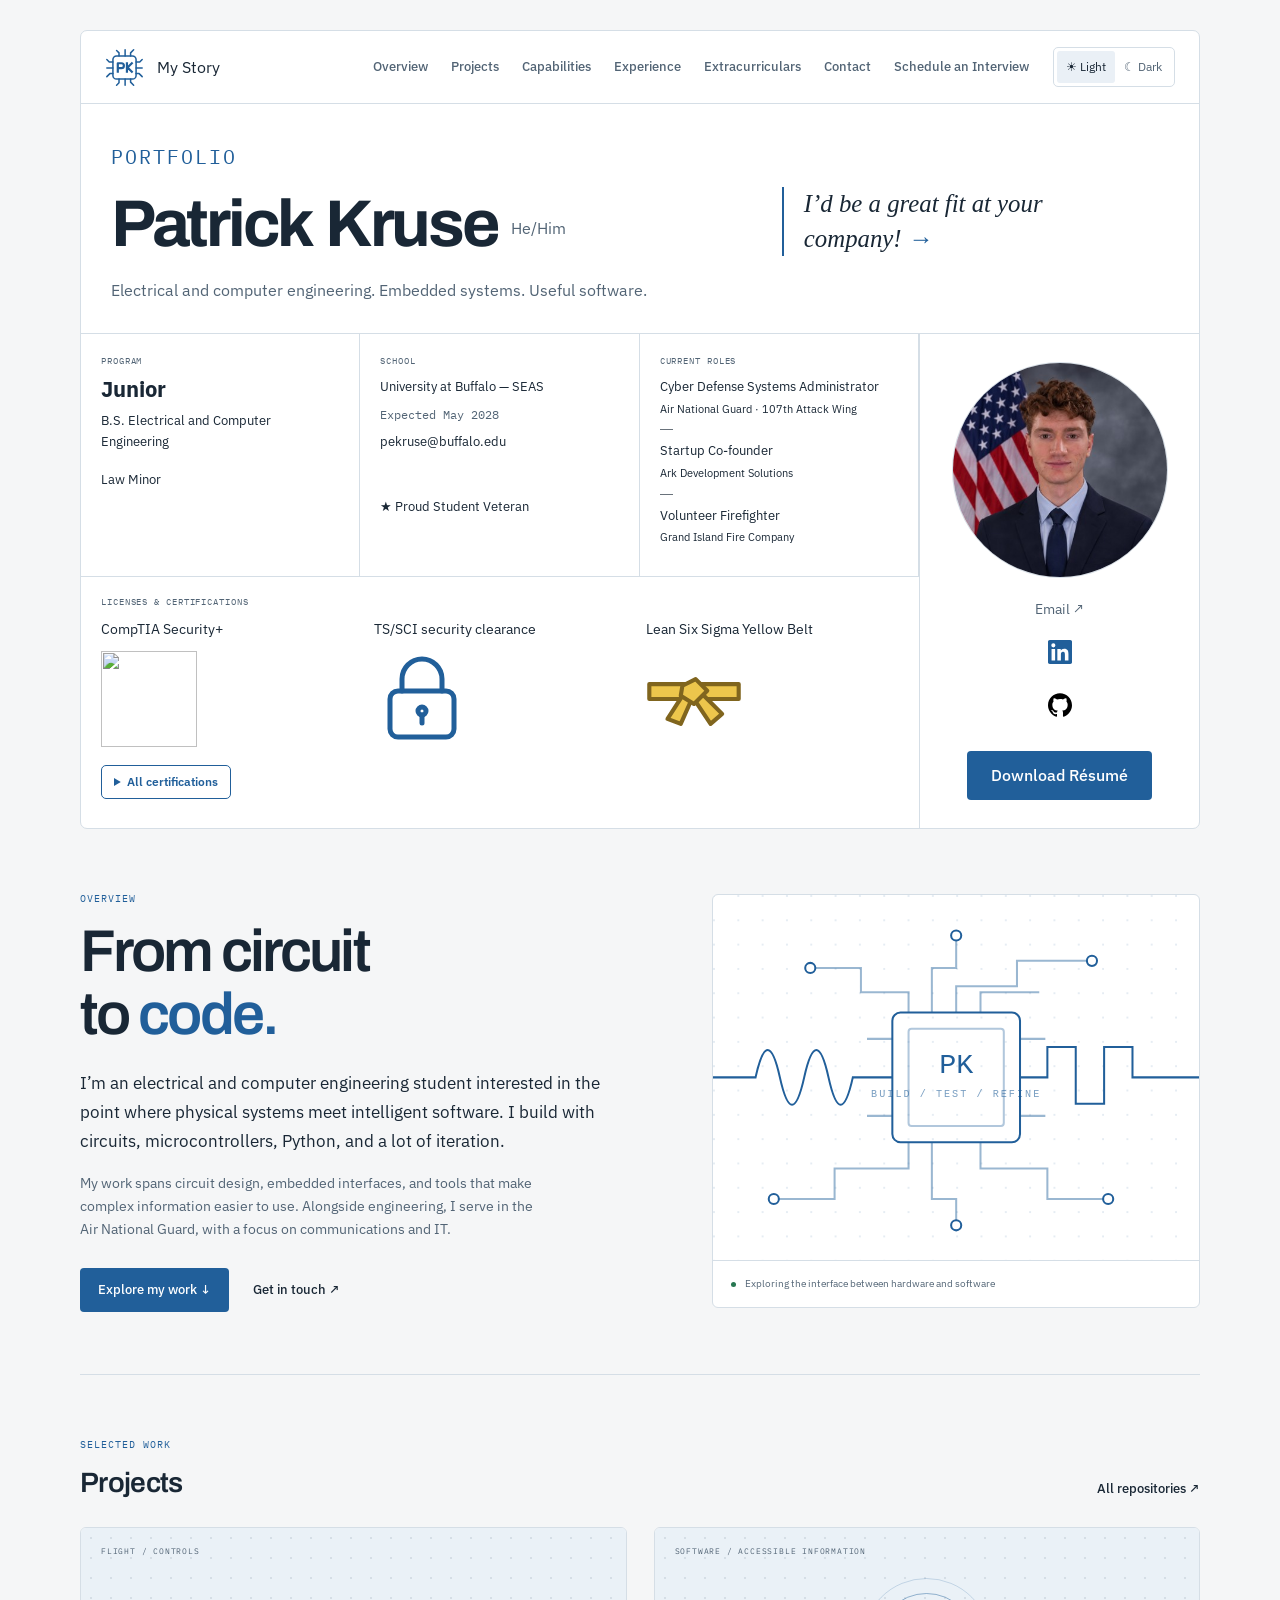
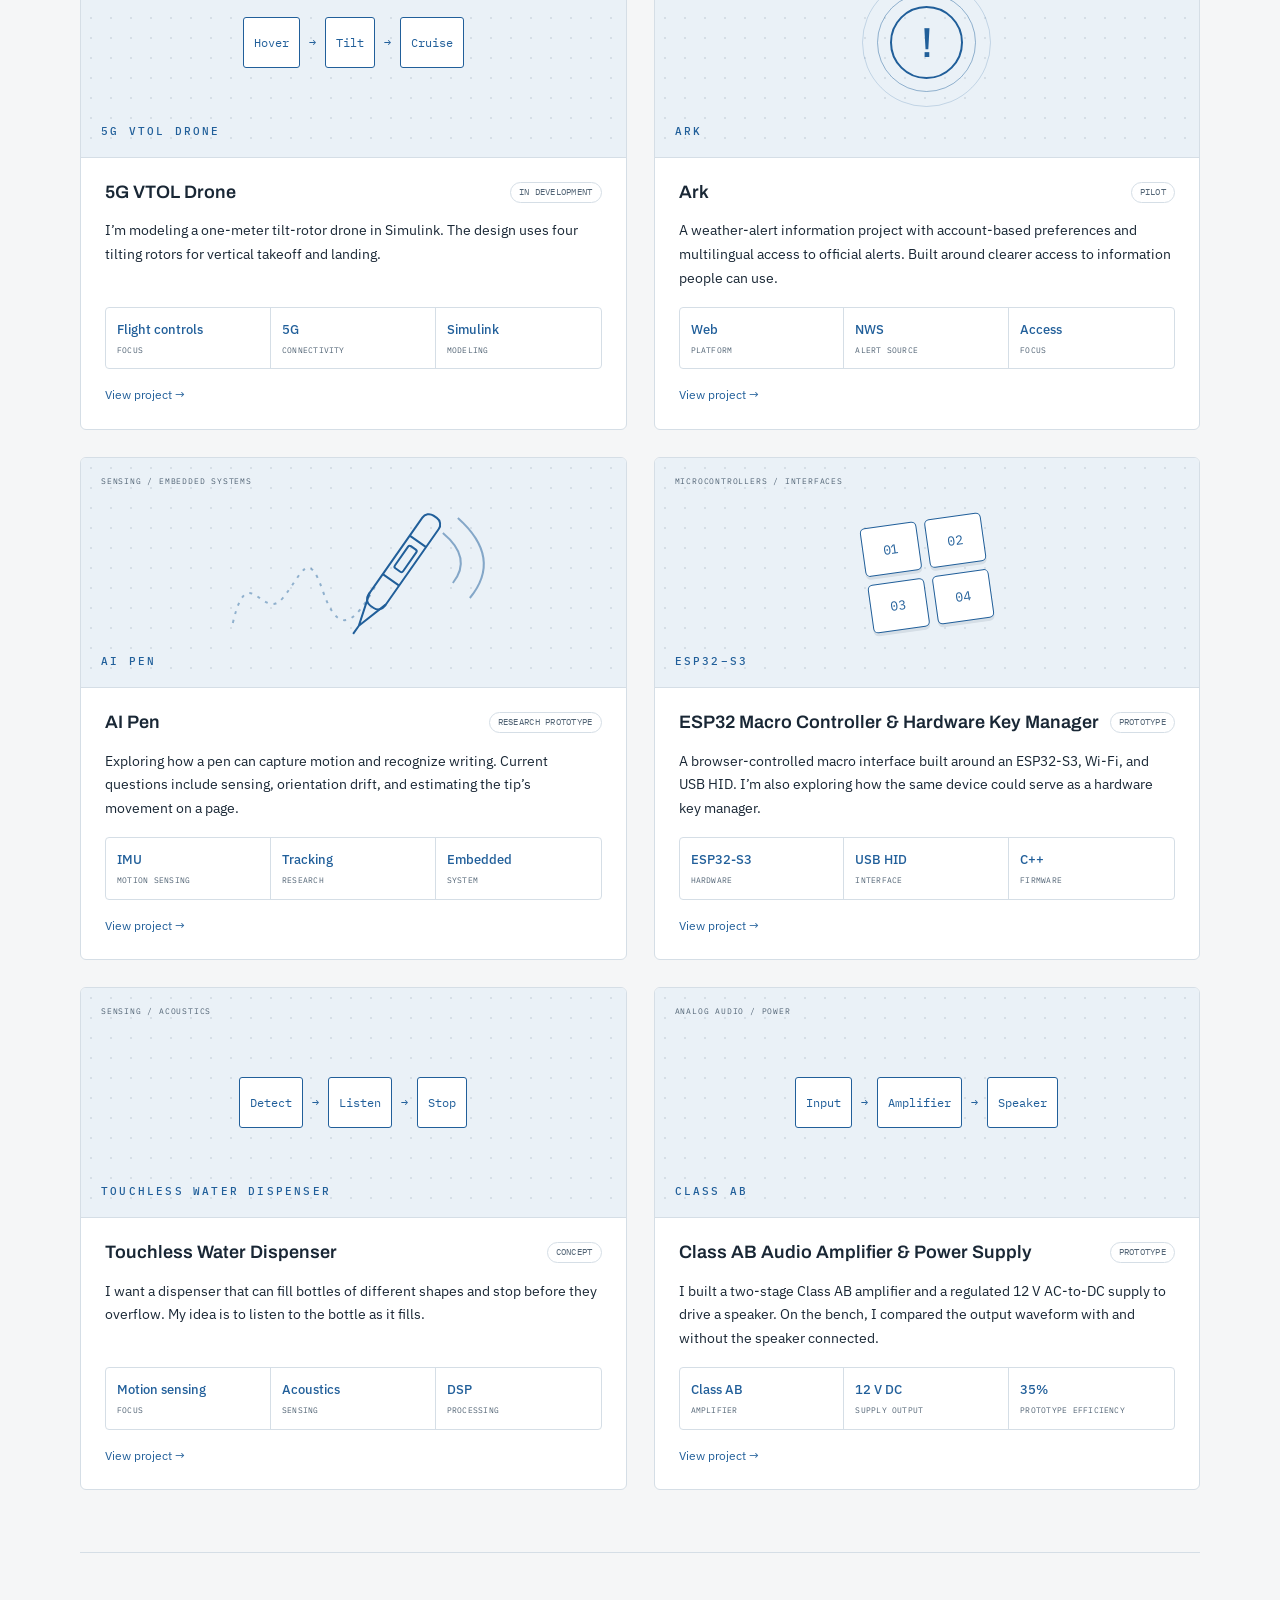
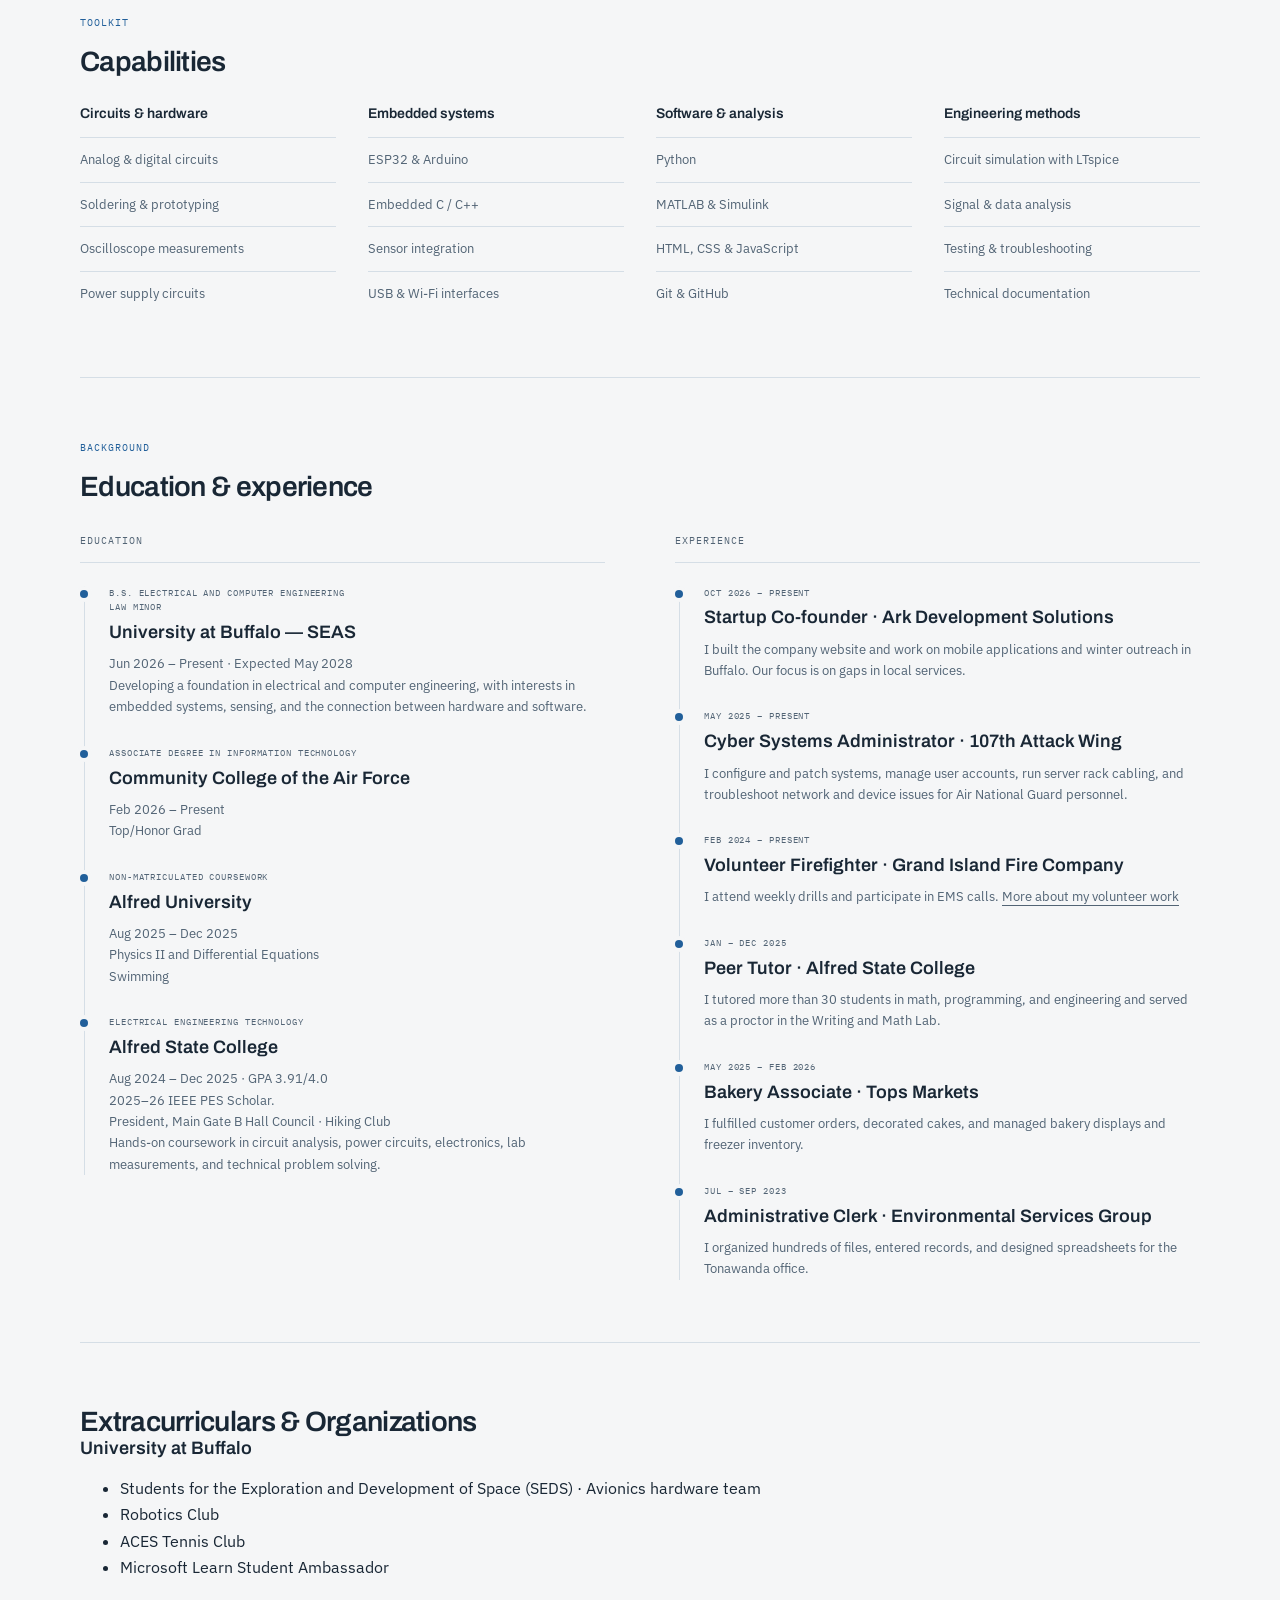
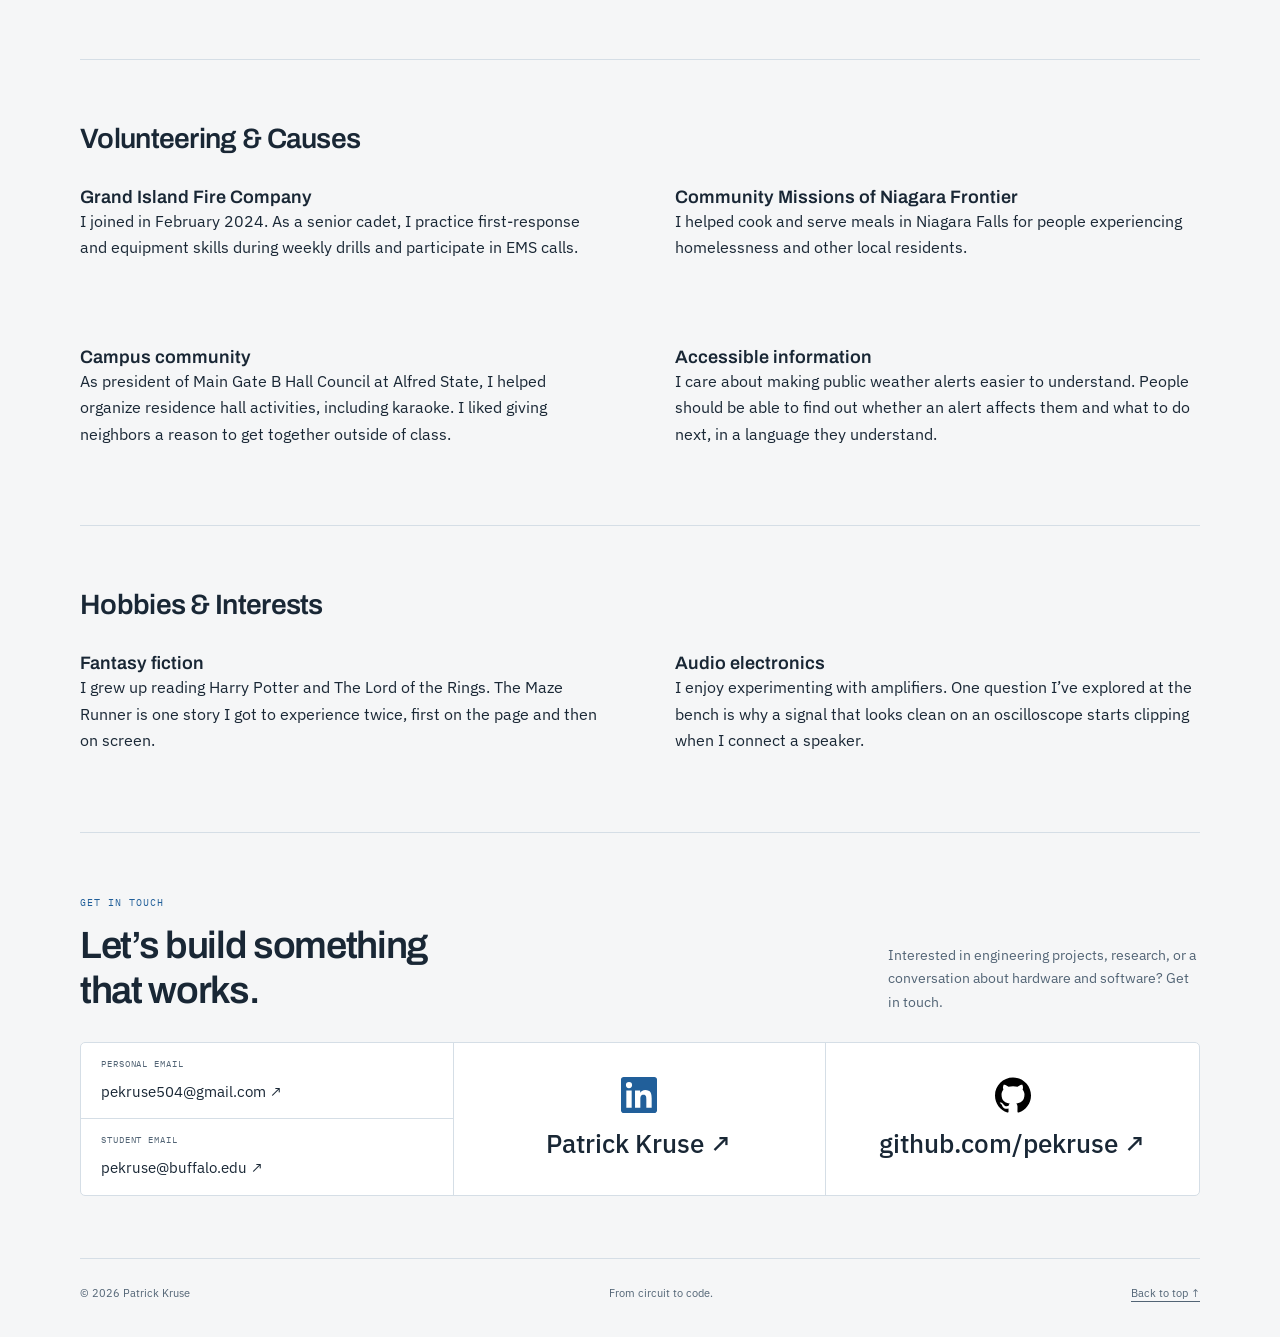
==== commit 9f465dff: "Use Volunteer Firefighter title consistently in profile and experience" ====
--- a/patrick-kruse-portfolio/index.html
+++ b/patrick-kruse-portfolio/index.html
@@ -73,7 +73,7 @@
     }
   }
   updateStanding();
-})();</script><span><a class="quiet-link" href="https://engineering.buffalo.edu/electrical-and-computer-engineering/academics.html" target="_blank" rel="noopener noreferrer">B.S. Electrical and Computer Engineering</a><br><a class="quiet-link" style="display:inline-block;margin-top:16px" href="https://www.law.buffalo.edu/academics/undergraduate.minor-in-law.html" target="_blank" rel="noopener noreferrer">Law Minor</a></span></div><div><span class="label">School</span><span><a class="quiet-link" href="https://engineering.buffalo.edu/" target="_blank" rel="noopener noreferrer">University at Buffalo — SEAS</a></span><span class="label" style="text-transform:none;font-size:12px;letter-spacing:0">Expected May 2028</span><span><a class="quiet-link" href="mailto:pekruse@buffalo.edu">pekruse@buffalo.edu</a></span><span class="student-veteran"><span aria-hidden="true" style="display:inline">★</span> Proud Student Veteran</span></div><div><span class="label">Current Roles</span><span><a class="quiet-link" href="#experience-107th">Cyber Defense Systems Administrator</a><br><small>Air National Guard · <a class="quiet-link role-preview" href="https://www.107attackwing.ang.af.mil/" target="_blank" rel="noopener noreferrer">107th Attack Wing<span class="company-card" aria-hidden="true"><img width="56" height="56" alt="" src="assets/107th-attack-wing.png"><span><strong>107th Attack Wing</strong><br>107attackwing.ang.af.mil</span></span></a></small></span><i aria-hidden="true" style="display:block;width:1em;border-top:1px solid currentColor;opacity:.65;margin:.25em 0"></i><span><a class="quiet-link" href="#experience-ark">Startup Co-founder</a><br><small><a class="quiet-link role-preview" href="https://arkdevelopsolutions.com/" target="_blank" rel="noopener noreferrer">Ark Development Solutions<span class="company-card" aria-hidden="true"><img loading="lazy" alt="" width="36" height="36" src="https://www.google.com/s2/favicons?domain=arkdevelopsolutions.com&amp;sz=64"><span><strong>Ark Development Solutions</strong><br>arkdevelopsolutions.com</span></span></a></small></span><i aria-hidden="true" style="display:block;width:1em;border-top:1px solid currentColor;opacity:.65;margin:.25em 0"></i><span><a class="quiet-link" href="#experience-fire">Volunteer Firefighter</a><br><small>Senior Cadet · <a class="quiet-link role-preview" href="https://grandislandfire.us/" target="_blank" rel="noopener noreferrer">Grand Island Fire Company<span class="company-card" aria-hidden="true"><img alt="" width="56" height="56" src="assets/grand-island-fire-company.png"><span><strong>Grand Island Fire Company</strong><br>grandislandfire.us</span></span></a></small></span></div><section class="credentials" aria-label="Licenses and certifications"><h2 class="label">Licenses &amp; certifications</h2><ul><li class="credential-item"><a aria-describedby="credential-tip-0" class="credential-link quiet-link" href="https://www.credly.com/badges/036871b1-8929-4253-8c71-c39770fba6e2/linked_in?t=tk0vpi" aria-label="Verify CompTIA Security+ on Credly" target="_blank" rel="noopener noreferrer">CompTIA Security+<img src="https://images.credly.com/images/80d8a06a-c384-42bf-ad36-db81bce5adce/blob" width="96" height="96" alt="" decoding="async"></a><div role="tooltip" id="credential-tip-0" class="credential-tip"><ul><li>Recognize phishing indicators and flag suspicious messages.</li><li>Apply least privilege to limit account access.</li></ul></div></li><li class="credential-item" tabindex="0" aria-describedby="credential-tip-1">TS/SCI security clearance<svg class="credential-icon" aria-hidden="true" focusable="false" style="width:96px;height:96px" viewBox="8 0 48 48" fill="none" stroke="currentColor" stroke-width="2.5" stroke-linejoin="round" stroke-linecap="round"><rect x="16" y="20" width="32" height="23" rx="4"/><path d="M22 20v-6a10 10 0 0 1 20 0v6"/><circle cx="32" cy="30" r="2"/><path d="M32 32v4"/></svg><div role="tooltip" id="credential-tip-1" class="credential-tip"><ul><li>Check need-to-know before sharing sensitive information.</li><li>Use approved channels to handle classified material.</li></ul></div></li><li class="credential-item" tabindex="0" aria-describedby="credential-tip-2">Lean Six Sigma Yellow Belt<svg class="credential-icon" aria-hidden="true" focusable="false" style="width:96px;height:96px" viewBox="3 -4 58 58" fill="none" stroke="currentColor" stroke-width="2.5" stroke-linejoin="round" stroke-linecap="round"><g fill="#edc64c" stroke="#80651e"><path d="M5 16h54v9H5z"/><path d="m32 22-8 18-8-3 11-17m8 0 14 14-7 6-12-18"/><path d="m25 17 8-4 7 7-8 8-8-5z"/></g></svg><div role="tooltip" id="credential-tip-2" class="credential-tip"><ul><li>Map a workflow to spot bottlenecks and rework.</li><li>Compare measurements before and after a process change.</li></ul></div></li></ul><details class="all-certs"><summary>All certifications</summary><ul><li>CompTIA Security+</li><li>TS/SCI security clearance</li><li>Lean Six Sigma Yellow Belt</li><li>Technical training · Placeholder</li><li>Professional certification · Placeholder</li><li>Workshop certificate · Placeholder</li></ul></details></section></div><aside class="profile-card" aria-label="Profile and contact"><button id="portrait-open" type="button" aria-label="Enlarge portrait of Patrick Kruse" aria-haspopup="dialog"><img draggable="false" class="profile-photo" src="assets/patrick-kruse-portrait.jpg" alt="Patrick Kruse" width="160" height="160" decoding="async"></button><div class="profile-links"><div class="email-picker"><button type="button" class="email-toggle" aria-expanded="false" aria-controls="profile-email-options">Email ↗</button><div id="profile-email-options" class="email-options" hidden><a href="mailto:pekruse504@gmail.com">Personal <small>pekruse504@gmail.com</small></a><a href="mailto:pekruse@buffalo.edu">Student <small>pekruse@buffalo.edu</small></a></div></div><a href="https://www.linkedin.com/in/patrick-kruse-ny" target="_blank" rel="noopener noreferrer" aria-label="LinkedIn profile" title="LinkedIn"><svg class="social-logo" viewBox="0 0 24 24" width="32" height="32" aria-hidden="true" focusable="false" fill="currentColor"><path d="M20.447 20.452h-3.554v-5.569c0-1.328-.027-3.037-1.852-3.037-1.853 0-2.136 1.445-2.136 2.939v5.667H9.351V9h3.414v1.561h.049c.476-.9 1.637-1.85 3.37-1.85 3.601 0 4.267 2.37 4.267 5.455v6.286zM5.337 7.433a2.062 2.062 0 1 1 0-4.124 2.062 2.062 0 0 1 0 4.124zM7.119 20.452H3.555V9h3.564v11.452zM22.225 0H1.771C.792 0 0 .774 0 1.729v20.542C0 23.227.792 24 1.771 24h20.451C23.2 24 24 23.227 24 22.271V1.729C24 .774 23.2 0 22.222 0z"/></svg></a><a href="https://github.com/pekruse" target="_blank" rel="noopener noreferrer" aria-label="GitHub profile" title="GitHub"><svg class="social-logo" viewBox="0 0 24 24" width="32" height="32" aria-hidden="true" focusable="false" fill="currentColor"><path d="M12 .297C5.37.297 0 5.67 0 12.297c0 5.303 3.438 9.8 8.205 11.385.6.113.82-.258.82-.577 0-.285-.01-1.04-.015-2.04-3.338.724-4.043-1.61-4.043-1.61-.546-1.387-1.333-1.756-1.333-1.756-1.09-.745.083-.729.083-.729 1.205.084 1.838 1.237 1.838 1.237 1.07 1.835 2.809 1.305 3.495.998.108-.776.418-1.305.762-1.605-2.665-.3-5.466-1.334-5.466-5.931 0-1.31.469-2.381 1.236-3.221-.124-.303-.535-1.523.117-3.176 0 0 1.008-.322 3.301 1.23a11.52 11.52 0 0 1 3.003-.404c1.02.005 2.047.138 3.003.404 2.291-1.552 3.297-1.23 3.297-1.23.654 1.653.243 2.873.12 3.176.77.84 1.235 1.911 1.235 3.221 0 4.609-2.805 5.628-5.478 5.925.43.372.823 1.102.823 2.222 0 1.606-.015 2.898-.015 3.293 0 .322.216.694.825.576C20.565 22.092 24 17.592 24 12.297c0-6.627-5.373-12-12-12"/></svg></a></div><details class="resume-picker"><summary class="resume-button">Download Résumé</summary><div class="resume-options" aria-label="Résumé formats"><a href="assets/Patrick_Kruse.pdf" download>PDF (.pdf)</a><a href="assets/Patrick_Kruse.docx" download>Word (.docx)</a></div><details class="resume-picker" style="margin-top:1rem"><summary class="resume-button">Full Federal Résumé</summary><div class="resume-options"><button type="button" disabled>PDF (.pdf)</button><button type="button" disabled>Word (.docx)</button></div><small>Coming soon</small></details></details></aside></div></header>
+})();</script><span><a class="quiet-link" href="https://engineering.buffalo.edu/electrical-and-computer-engineering/academics.html" target="_blank" rel="noopener noreferrer">B.S. Electrical and Computer Engineering</a><br><a class="quiet-link" style="display:inline-block;margin-top:16px" href="https://www.law.buffalo.edu/academics/undergraduate.minor-in-law.html" target="_blank" rel="noopener noreferrer">Law Minor</a></span></div><div><span class="label">School</span><span><a class="quiet-link" href="https://engineering.buffalo.edu/" target="_blank" rel="noopener noreferrer">University at Buffalo — SEAS</a></span><span class="label" style="text-transform:none;font-size:12px;letter-spacing:0">Expected May 2028</span><span><a class="quiet-link" href="mailto:pekruse@buffalo.edu">pekruse@buffalo.edu</a></span><span class="student-veteran"><span aria-hidden="true" style="display:inline">★</span> Proud Student Veteran</span></div><div><span class="label">Current Roles</span><span><a class="quiet-link" href="#experience-107th">Cyber Defense Systems Administrator</a><br><small>Air National Guard · <a class="quiet-link role-preview" href="https://www.107attackwing.ang.af.mil/" target="_blank" rel="noopener noreferrer">107th Attack Wing<span class="company-card" aria-hidden="true"><img width="56" height="56" alt="" src="assets/107th-attack-wing.png"><span><strong>107th Attack Wing</strong><br>107attackwing.ang.af.mil</span></span></a></small></span><i aria-hidden="true" style="display:block;width:1em;border-top:1px solid currentColor;opacity:.65;margin:.25em 0"></i><span><a class="quiet-link" href="#experience-ark">Startup Co-founder</a><br><small><a class="quiet-link role-preview" href="https://arkdevelopsolutions.com/" target="_blank" rel="noopener noreferrer">Ark Development Solutions<span class="company-card" aria-hidden="true"><img loading="lazy" alt="" width="36" height="36" src="https://www.google.com/s2/favicons?domain=arkdevelopsolutions.com&amp;sz=64"><span><strong>Ark Development Solutions</strong><br>arkdevelopsolutions.com</span></span></a></small></span><i aria-hidden="true" style="display:block;width:1em;border-top:1px solid currentColor;opacity:.65;margin:.25em 0"></i><span><a class="quiet-link" href="#experience-fire">Volunteer Firefighter</a><br><small><a class="quiet-link role-preview" href="https://grandislandfire.us/" target="_blank" rel="noopener noreferrer">Grand Island Fire Company<span class="company-card" aria-hidden="true"><img alt="" width="56" height="56" src="assets/grand-island-fire-company.png"><span><strong>Grand Island Fire Company</strong><br>grandislandfire.us</span></span></a></small></span></div><section class="credentials" aria-label="Licenses and certifications"><h2 class="label">Licenses &amp; certifications</h2><ul><li class="credential-item"><a aria-describedby="credential-tip-0" class="credential-link quiet-link" href="https://www.credly.com/badges/036871b1-8929-4253-8c71-c39770fba6e2/linked_in?t=tk0vpi" aria-label="Verify CompTIA Security+ on Credly" target="_blank" rel="noopener noreferrer">CompTIA Security+<img src="https://images.credly.com/images/80d8a06a-c384-42bf-ad36-db81bce5adce/blob" width="96" height="96" alt="" decoding="async"></a><div role="tooltip" id="credential-tip-0" class="credential-tip"><ul><li>Recognize phishing indicators and flag suspicious messages.</li><li>Apply least privilege to limit account access.</li></ul></div></li><li class="credential-item" tabindex="0" aria-describedby="credential-tip-1">TS/SCI security clearance<svg class="credential-icon" aria-hidden="true" focusable="false" style="width:96px;height:96px" viewBox="8 0 48 48" fill="none" stroke="currentColor" stroke-width="2.5" stroke-linejoin="round" stroke-linecap="round"><rect x="16" y="20" width="32" height="23" rx="4"/><path d="M22 20v-6a10 10 0 0 1 20 0v6"/><circle cx="32" cy="30" r="2"/><path d="M32 32v4"/></svg><div role="tooltip" id="credential-tip-1" class="credential-tip"><ul><li>Check need-to-know before sharing sensitive information.</li><li>Use approved channels to handle classified material.</li></ul></div></li><li class="credential-item" tabindex="0" aria-describedby="credential-tip-2">Lean Six Sigma Yellow Belt<svg class="credential-icon" aria-hidden="true" focusable="false" style="width:96px;height:96px" viewBox="3 -4 58 58" fill="none" stroke="currentColor" stroke-width="2.5" stroke-linejoin="round" stroke-linecap="round"><g fill="#edc64c" stroke="#80651e"><path d="M5 16h54v9H5z"/><path d="m32 22-8 18-8-3 11-17m8 0 14 14-7 6-12-18"/><path d="m25 17 8-4 7 7-8 8-8-5z"/></g></svg><div role="tooltip" id="credential-tip-2" class="credential-tip"><ul><li>Map a workflow to spot bottlenecks and rework.</li><li>Compare measurements before and after a process change.</li></ul></div></li></ul><details class="all-certs"><summary>All certifications</summary><ul><li>CompTIA Security+</li><li>TS/SCI security clearance</li><li>Lean Six Sigma Yellow Belt</li><li>Technical training · Placeholder</li><li>Professional certification · Placeholder</li><li>Workshop certificate · Placeholder</li></ul></details></section></div><aside class="profile-card" aria-label="Profile and contact"><button id="portrait-open" type="button" aria-label="Enlarge portrait of Patrick Kruse" aria-haspopup="dialog"><img draggable="false" class="profile-photo" src="assets/patrick-kruse-portrait.jpg" alt="Patrick Kruse" width="160" height="160" decoding="async"></button><div class="profile-links"><div class="email-picker"><button type="button" class="email-toggle" aria-expanded="false" aria-controls="profile-email-options">Email ↗</button><div id="profile-email-options" class="email-options" hidden><a href="mailto:pekruse504@gmail.com">Personal <small>pekruse504@gmail.com</small></a><a href="mailto:pekruse@buffalo.edu">Student <small>pekruse@buffalo.edu</small></a></div></div><a href="https://www.linkedin.com/in/patrick-kruse-ny" target="_blank" rel="noopener noreferrer" aria-label="LinkedIn profile" title="LinkedIn"><svg class="social-logo" viewBox="0 0 24 24" width="32" height="32" aria-hidden="true" focusable="false" fill="currentColor"><path d="M20.447 20.452h-3.554v-5.569c0-1.328-.027-3.037-1.852-3.037-1.853 0-2.136 1.445-2.136 2.939v5.667H9.351V9h3.414v1.561h.049c.476-.9 1.637-1.85 3.37-1.85 3.601 0 4.267 2.37 4.267 5.455v6.286zM5.337 7.433a2.062 2.062 0 1 1 0-4.124 2.062 2.062 0 0 1 0 4.124zM7.119 20.452H3.555V9h3.564v11.452zM22.225 0H1.771C.792 0 0 .774 0 1.729v20.542C0 23.227.792 24 1.771 24h20.451C23.2 24 24 23.227 24 22.271V1.729C24 .774 23.2 0 22.222 0z"/></svg></a><a href="https://github.com/pekruse" target="_blank" rel="noopener noreferrer" aria-label="GitHub profile" title="GitHub"><svg class="social-logo" viewBox="0 0 24 24" width="32" height="32" aria-hidden="true" focusable="false" fill="currentColor"><path d="M12 .297C5.37.297 0 5.67 0 12.297c0 5.303 3.438 9.8 8.205 11.385.6.113.82-.258.82-.577 0-.285-.01-1.04-.015-2.04-3.338.724-4.043-1.61-4.043-1.61-.546-1.387-1.333-1.756-1.333-1.756-1.09-.745.083-.729.083-.729 1.205.084 1.838 1.237 1.838 1.237 1.07 1.835 2.809 1.305 3.495.998.108-.776.418-1.305.762-1.605-2.665-.3-5.466-1.334-5.466-5.931 0-1.31.469-2.381 1.236-3.221-.124-.303-.535-1.523.117-3.176 0 0 1.008-.322 3.301 1.23a11.52 11.52 0 0 1 3.003-.404c1.02.005 2.047.138 3.003.404 2.291-1.552 3.297-1.23 3.297-1.23.654 1.653.243 2.873.12 3.176.77.84 1.235 1.911 1.235 3.221 0 4.609-2.805 5.628-5.478 5.925.43.372.823 1.102.823 2.222 0 1.606-.015 2.898-.015 3.293 0 .322.216.694.825.576C20.565 22.092 24 17.592 24 12.297c0-6.627-5.373-12-12-12"/></svg></a></div><details class="resume-picker"><summary class="resume-button">Download Résumé</summary><div class="resume-options" aria-label="Résumé formats"><a href="assets/Patrick_Kruse.pdf" download>PDF (.pdf)</a><a href="assets/Patrick_Kruse.docx" download>Word (.docx)</a></div><details class="resume-picker" style="margin-top:1rem"><summary class="resume-button">Full Federal Résumé</summary><div class="resume-options"><button type="button" disabled>PDF (.pdf)</button><button type="button" disabled>Word (.docx)</button></div><small>Coming soon</small></details></details></aside></div></header>
 <main><section id="overview" class="sheet overview"><div><p class="eyebrow">Overview</p><h2 class="hero-heading">From circuit<br>to <em>code.</em></h2><p class="lede">I’m an electrical and computer engineering student interested in the point where physical systems meet intelligent software. I build with circuits, microcontrollers, Python, and a lot of iteration.</p><p class="muted">My work spans circuit design, embedded interfaces, and tools that make complex information easier to use. Alongside engineering, I serve in the Air National Guard, with a focus on communications and IT.</p><div class="actions"><a class="button" href="#projects">Explore my work ↓</a><a class="text-link" href="mailto:pekruse504@gmail.com">Get in touch ↗</a></div></div><figure class="signal"><svg viewBox="0 0 480 360" role="img" aria-labelledby="signal-title"><title id="signal-title">Concept illustration connecting an analog signal to a microcontroller and digital output</title><defs><pattern id="grid" width="24" height="24" patternUnits="userSpaceOnUse"><circle cx="1" cy="1" r="1" fill="currentColor" opacity=".15"/></pattern></defs><rect width="480" height="360" fill="url(#grid)"/><g fill="none" stroke="currentColor" stroke-width="2"><path d="M0 180H42Q54 126 66 180T90 180T114 180T138 180H177M303 180H330V150H358V206H386V150H414V180H480"/><rect x="177" y="116" width="126" height="128" rx="8"/><rect x="193" y="132" width="94" height="96" rx="3" opacity=".35"/><path d="M193 116V96H146V72H96M216 116V72H240V40M240 116V90H300V65H374M264 116V96H322M193 244V270H120V300H60M216 244V300H240V326M264 244V270H330V300H390M177 142H152M177 218H152M303 142H328M303 218H328" opacity=".45"/><g fill="var(--surface)"><circle cx="96" cy="72" r="5"/><circle cx="240" cy="40" r="5"/><circle cx="374" cy="65" r="5"/><circle cx="60" cy="300" r="5"/><circle cx="240" cy="326" r="5"/><circle cx="390" cy="300" r="5"/></g></g><text x="240" y="176" text-anchor="middle" fill="currentColor" font-size="28" font-family="monospace">PK</text><text x="240" y="199" text-anchor="middle" fill="currentColor" opacity=".6" font-size="10" letter-spacing="2" font-family="monospace">BUILD / TEST / REFINE</text></svg><figcaption><i></i> Exploring the interface between hardware and software</figcaption></figure></section>
 <section id="projects" class="sheet"><div class="section-heading"><div><p class="eyebrow">Selected work</p><h2>Projects</h2></div><a class="text-link" href="https://github.com/pekruse" target="_blank" rel="noopener noreferrer">All repositories ↗</a></div><div class="project-grid">
 <article class="project"><div class="visual" aria-hidden="true"><span class="visual-label">FLIGHT / CONTROLS</span><div class="circuit"><span>Hover</span>→<span>Tilt</span>→<span>Cruise</span></div><span class="visual-caption">5G VTOL Drone</span></div><div class="project-body"><div class="project-head"><h3>5G VTOL Drone</h3><span class="status">In development</span></div><p>I’m modeling a one-meter tilt-rotor drone in Simulink. The design uses four tilting rotors for vertical takeoff and landing.</p><div class="specs"><div><strong>Flight controls</strong><span>Focus</span></div><div><strong>5G</strong><span>Connectivity</span></div><div><strong>Simulink</strong><span>Modeling</span></div></div><a class="view-link" href="projects/5g-vtol-drone.html" aria-label="View 5G VTOL Drone project">View project →</a></div></article>
@@ -84,7 +84,7 @@
 <article class="project"><div class="visual" aria-hidden="true"><span class="visual-label">ANALOG AUDIO / POWER</span><div class="circuit"><span>Input</span>→<span>Amplifier</span>→<span>Speaker</span></div><span class="visual-caption">Class AB</span></div><div class="project-body"><div class="project-head"><h3>Class AB Audio Amplifier &amp; Power Supply</h3><span class="status">Prototype</span></div><p>I built a two-stage Class AB amplifier and a regulated 12 V AC-to-DC supply to drive a speaker. On the bench, I compared the output waveform with and without the speaker connected.</p><div class="specs"><div><strong>Class AB</strong><span>Amplifier</span></div><div><strong>12 V DC</strong><span>Supply output</span></div><div><strong>35%</strong><span>Prototype efficiency</span></div></div><a class="view-link" href="projects/class-ab-audio-amplifier.html" aria-label="View Class AB audio amplifier and power supply project">View project →</a></div></article>
 </div></section>
 <section id="capabilities" class="sheet"><p class="eyebrow">Toolkit</p><h2>Capabilities</h2><div class="cap-grid"><div><h3>Circuits &amp; hardware</h3><ul><li>Analog &amp; digital circuits</li><li>Soldering &amp; prototyping</li><li>Oscilloscope measurements</li><li>Power supply circuits</li></ul></div><div><h3>Embedded systems</h3><ul><li>ESP32 &amp; Arduino</li><li>Embedded C / C++</li><li>Sensor integration</li><li>USB &amp; Wi-Fi interfaces</li></ul></div><div><h3>Software &amp; analysis</h3><ul><li>Python</li><li>MATLAB &amp; Simulink</li><li>HTML, CSS &amp; JavaScript</li><li>Git &amp; GitHub</li></ul></div><div><h3>Engineering methods</h3><ul><li>Circuit simulation with LTspice</li><li>Signal &amp; data analysis</li><li>Testing &amp; troubleshooting</li><li>Technical documentation</li></ul></div></div></section>
-<section id="experience" class="sheet"><p class="eyebrow">Background</p><h2>Education &amp; experience</h2><div class="timeline-cols"><div><h3 class="col-title">Education</h3><div class="timeline"><article><span class="label">B.S. Electrical and Computer Engineering<br>Law Minor</span><h4>University at Buffalo — SEAS</h4><p class="muted">Jun 2026 – Present · Expected May 2028</p><p>Developing a foundation in electrical and computer engineering, with interests in embedded systems, sensing, and the connection between hardware and software.</p></article><article><span class="label">Associate degree in Information Technology</span><h4>Community College of the Air Force</h4><p class="muted">Feb 2026 – Present</p><p>Top/Honor Grad</p></article><article><span class="label">Non-matriculated coursework</span><h4>Alfred University</h4><p class="muted">Aug 2025 – Dec 2025</p><p>Physics II and Differential Equations</p><p>Swimming</p></article><article><span class="label">Electrical Engineering Technology</span><h4>Alfred State College</h4><p class="muted">Aug 2024 – Dec 2025 · GPA 3.91/4.0</p><p>2025–26 IEEE PES Scholar.</p><p>President, Main Gate B Hall Council · Hiking Club</p><p>Hands-on coursework in circuit analysis, power circuits, electronics, lab measurements, and technical problem solving.</p></article></div></div><div><h3 class="col-title">Experience</h3><div class="timeline"><article id="experience-ark"><span class="label">Oct 2026 – Present</span><h4>Startup Co-founder · Ark Development Solutions</h4><p>I built the company website and work on mobile applications and winter outreach in Buffalo. Our focus is on gaps in local services.</p></article><article id="experience-107th"><span class="label">May 2025 – Present</span><h4>Cyber Systems Administrator · 107th Attack Wing</h4><p>I configure and patch systems, manage user accounts, run server rack cabling, and troubleshoot network and device issues for Air National Guard personnel.</p></article><article id="experience-fire"><span class="label">Feb 2024 – Present</span><h4>Senior Cadet · Grand Island Fire Company</h4><p>I attend weekly drills and participate in EMS calls. <a href="#volunteering">More about my volunteer work</a></p></article><article><span class="label">Jan – Dec 2025</span><h4>Peer Tutor · Alfred State College</h4><p>I tutored more than 30 students in math, programming, and engineering and served as a proctor in the Writing and Math Lab.</p></article><article><span class="label">May 2025 – Feb 2026</span><h4>Bakery Associate · Tops Markets</h4><p>I fulfilled customer orders, decorated cakes, and managed bakery displays and freezer inventory.</p></article><article><span class="label">Jul – Sep 2023</span><h4>Administrative Clerk · Environmental Services Group</h4><p>I organized hundreds of files, entered records, and designed spreadsheets for the Tonawanda office.</p></article></div></div></div></section>
+<section id="experience" class="sheet"><p class="eyebrow">Background</p><h2>Education &amp; experience</h2><div class="timeline-cols"><div><h3 class="col-title">Education</h3><div class="timeline"><article><span class="label">B.S. Electrical and Computer Engineering<br>Law Minor</span><h4>University at Buffalo — SEAS</h4><p class="muted">Jun 2026 – Present · Expected May 2028</p><p>Developing a foundation in electrical and computer engineering, with interests in embedded systems, sensing, and the connection between hardware and software.</p></article><article><span class="label">Associate degree in Information Technology</span><h4>Community College of the Air Force</h4><p class="muted">Feb 2026 – Present</p><p>Top/Honor Grad</p></article><article><span class="label">Non-matriculated coursework</span><h4>Alfred University</h4><p class="muted">Aug 2025 – Dec 2025</p><p>Physics II and Differential Equations</p><p>Swimming</p></article><article><span class="label">Electrical Engineering Technology</span><h4>Alfred State College</h4><p class="muted">Aug 2024 – Dec 2025 · GPA 3.91/4.0</p><p>2025–26 IEEE PES Scholar.</p><p>President, Main Gate B Hall Council · Hiking Club</p><p>Hands-on coursework in circuit analysis, power circuits, electronics, lab measurements, and technical problem solving.</p></article></div></div><div><h3 class="col-title">Experience</h3><div class="timeline"><article id="experience-ark"><span class="label">Oct 2026 – Present</span><h4>Startup Co-founder · Ark Development Solutions</h4><p>I built the company website and work on mobile applications and winter outreach in Buffalo. Our focus is on gaps in local services.</p></article><article id="experience-107th"><span class="label">May 2025 – Present</span><h4>Cyber Systems Administrator · 107th Attack Wing</h4><p>I configure and patch systems, manage user accounts, run server rack cabling, and troubleshoot network and device issues for Air National Guard personnel.</p></article><article id="experience-fire"><span class="label">Feb 2024 – Present</span><h4>Volunteer Firefighter · Grand Island Fire Company</h4><p>I attend weekly drills and participate in EMS calls. <a href="#volunteering">More about my volunteer work</a></p></article><article><span class="label">Jan – Dec 2025</span><h4>Peer Tutor · Alfred State College</h4><p>I tutored more than 30 students in math, programming, and engineering and served as a proctor in the Writing and Math Lab.</p></article><article><span class="label">May 2025 – Feb 2026</span><h4>Bakery Associate · Tops Markets</h4><p>I fulfilled customer orders, decorated cakes, and managed bakery displays and freezer inventory.</p></article><article><span class="label">Jul – Sep 2023</span><h4>Administrative Clerk · Environmental Services Group</h4><p>I organized hundreds of files, entered records, and designed spreadsheets for the Tonawanda office.</p></article></div></div></div></section>
 <section id="extracurriculars" class="sheet" aria-labelledby="clubs-title"><h2 id="clubs-title">Extracurriculars &amp; Organizations</h2><h3>University at Buffalo</h3><ul><li>Students for the Exploration and Development of Space (SEDS) · Avionics hardware team</li><li>Robotics Club</li><li>ACES Tennis Club</li><li>Microsoft Learn Student Ambassador</li></ul></section>
 <section id="volunteering" class="sheet" aria-labelledby="volunteering-title"><h2 id="volunteering-title">Volunteering &amp; Causes</h2><div class="timeline-cols"><div><h3><a class="quiet-link" href="https://grandislandfire.us/" target="_blank" rel="noopener noreferrer">Grand Island Fire Company</a></h3><p>I joined in February 2024. As a senior cadet, I practice first-response and equipment skills during weekly drills and participate in EMS calls.</p></div><div><h3><a class="quiet-link" href="https://www.communitymissions.org/community-soup-kitchen" target="_blank" rel="noopener noreferrer">Community Missions of Niagara Frontier</a></h3><p>I helped cook and serve meals in Niagara Falls for people experiencing homelessness and other local residents.</p></div><div><h3>Campus community</h3><p>As president of Main Gate B Hall Council at Alfred State, I helped organize residence hall activities, including karaoke. I liked giving neighbors a reason to get together outside of class.</p></div><div><h3>Accessible information</h3><p>I care about making public weather alerts easier to understand. People should be able to find out whether an alert affects them and what to do next, in a language they understand.</p></div></div></section>
 <section id="interests" class="sheet" aria-labelledby="interests-title"><h2 id="interests-title">Hobbies &amp; Interests</h2><div class="timeline-cols"><div><h3>Fantasy fiction</h3><p>I grew up reading Harry Potter and The Lord of the Rings. The Maze Runner is one story I got to experience twice, first on the page and then on screen.</p></div><div><h3>Audio electronics</h3><p>I enjoy experimenting with amplifiers. One question I’ve explored at the bench is why a signal that looks clean on an oscilloscope starts clipping when I connect a speaker.</p></div></div></section><section id="contact" class="sheet"><p class="eyebrow">Get in touch</p><div class="contact-intro"><h2>Let’s build something<br>that works.</h2><p>Interested in engineering projects, research, or a conversation about hardware and software? Get in touch.</p></div><div class="contact-grid"><div class="contact-emails"><a href="mailto:pekruse504@gmail.com"><span class="label">Personal email</span>pekruse504@gmail.com ↗</a><a href="mailto:pekruse@buffalo.edu"><span class="label">Student email</span>pekruse@buffalo.edu ↗</a></div><a href="https://www.linkedin.com/in/patrick-kruse-ny" target="_blank" rel="noopener noreferrer"><span class="label" role="img" aria-label="LinkedIn"><svg class="social-logo" viewBox="0 0 24 24" width="32" height="32" aria-hidden="true" focusable="false" fill="currentColor"><path d="M20.447 20.452h-3.554v-5.569c0-1.328-.027-3.037-1.852-3.037-1.853 0-2.136 1.445-2.136 2.939v5.667H9.351V9h3.414v1.561h.049c.476-.9 1.637-1.85 3.37-1.85 3.601 0 4.267 2.37 4.267 5.455v6.286zM5.337 7.433a2.062 2.062 0 1 1 0-4.124 2.062 2.062 0 0 1 0 4.124zM7.119 20.452H3.555V9h3.564v11.452zM22.225 0H1.771C.792 0 0 .774 0 1.729v20.542C0 23.227.792 24 1.771 24h20.451C23.2 24 24 23.227 24 22.271V1.729C24 .774 23.2 0 22.222 0z"/></svg></span>Patrick Kruse ↗</a><a href="https://github.com/pekruse" target="_blank" rel="noopener noreferrer"><span class="label" role="img" aria-label="GitHub"><svg class="social-logo" viewBox="0 0 24 24" width="32" height="32" aria-hidden="true" focusable="false" fill="currentColor"><path d="M12 .297C5.37.297 0 5.67 0 12.297c0 5.303 3.438 9.8 8.205 11.385.6.113.82-.258.82-.577 0-.285-.01-1.04-.015-2.04-3.338.724-4.043-1.61-4.043-1.61-.546-1.387-1.333-1.756-1.333-1.756-1.09-.745.083-.729.083-.729 1.205.084 1.838 1.237 1.838 1.237 1.07 1.835 2.809 1.305 3.495.998.108-.776.418-1.305.762-1.605-2.665-.3-5.466-1.334-5.466-5.931 0-1.31.469-2.381 1.236-3.221-.124-.303-.535-1.523.117-3.176 0 0 1.008-.322 3.301 1.23a11.52 11.52 0 0 1 3.003-.404c1.02.005 2.047.138 3.003.404 2.291-1.552 3.297-1.23 3.297-1.23.654 1.653.243 2.873.12 3.176.77.84 1.235 1.911 1.235 3.221 0 4.609-2.805 5.628-5.478 5.925.43.372.823 1.102.823 2.222 0 1.606-.015 2.898-.015 3.293 0 .322.216.694.825.576C20.565 22.092 24 17.592 24 12.297c0-6.627-5.373-12-12-12"/></svg></span>github.com/pekruse ↗</a></div></section></main>
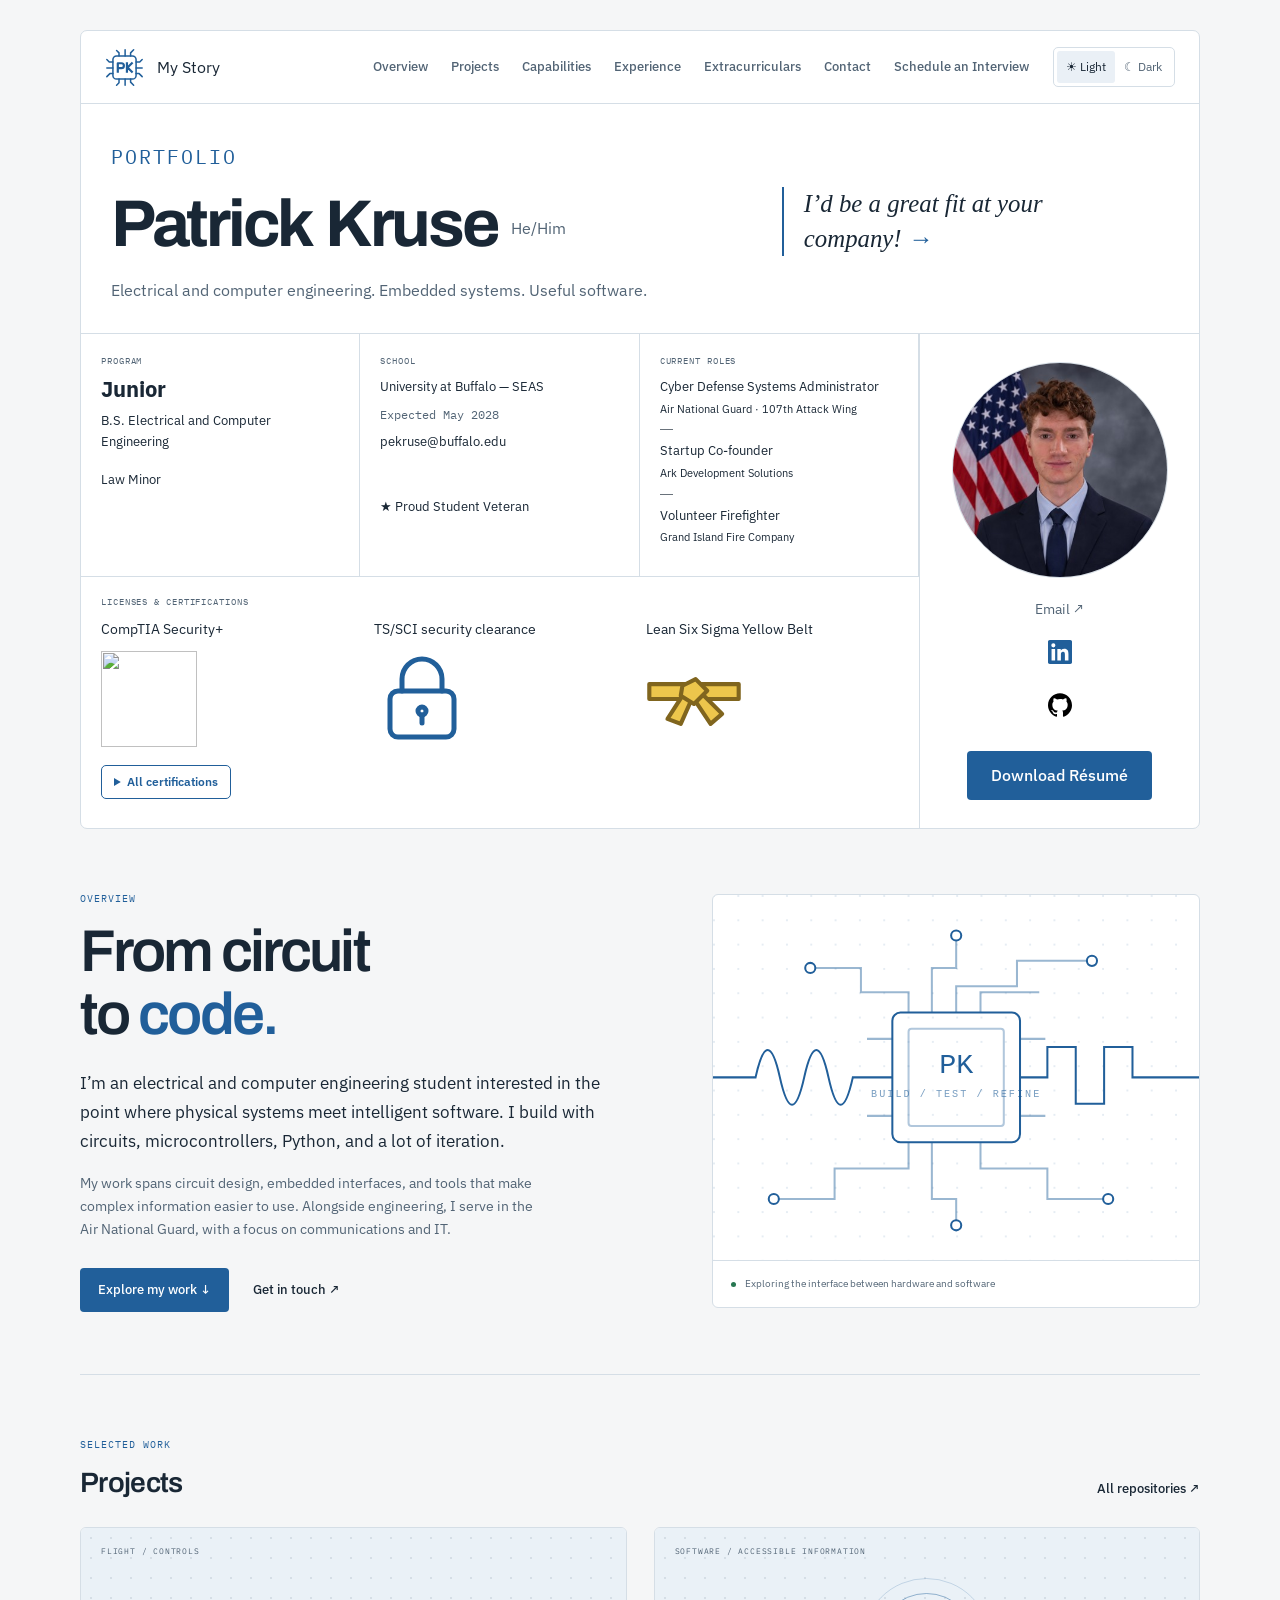
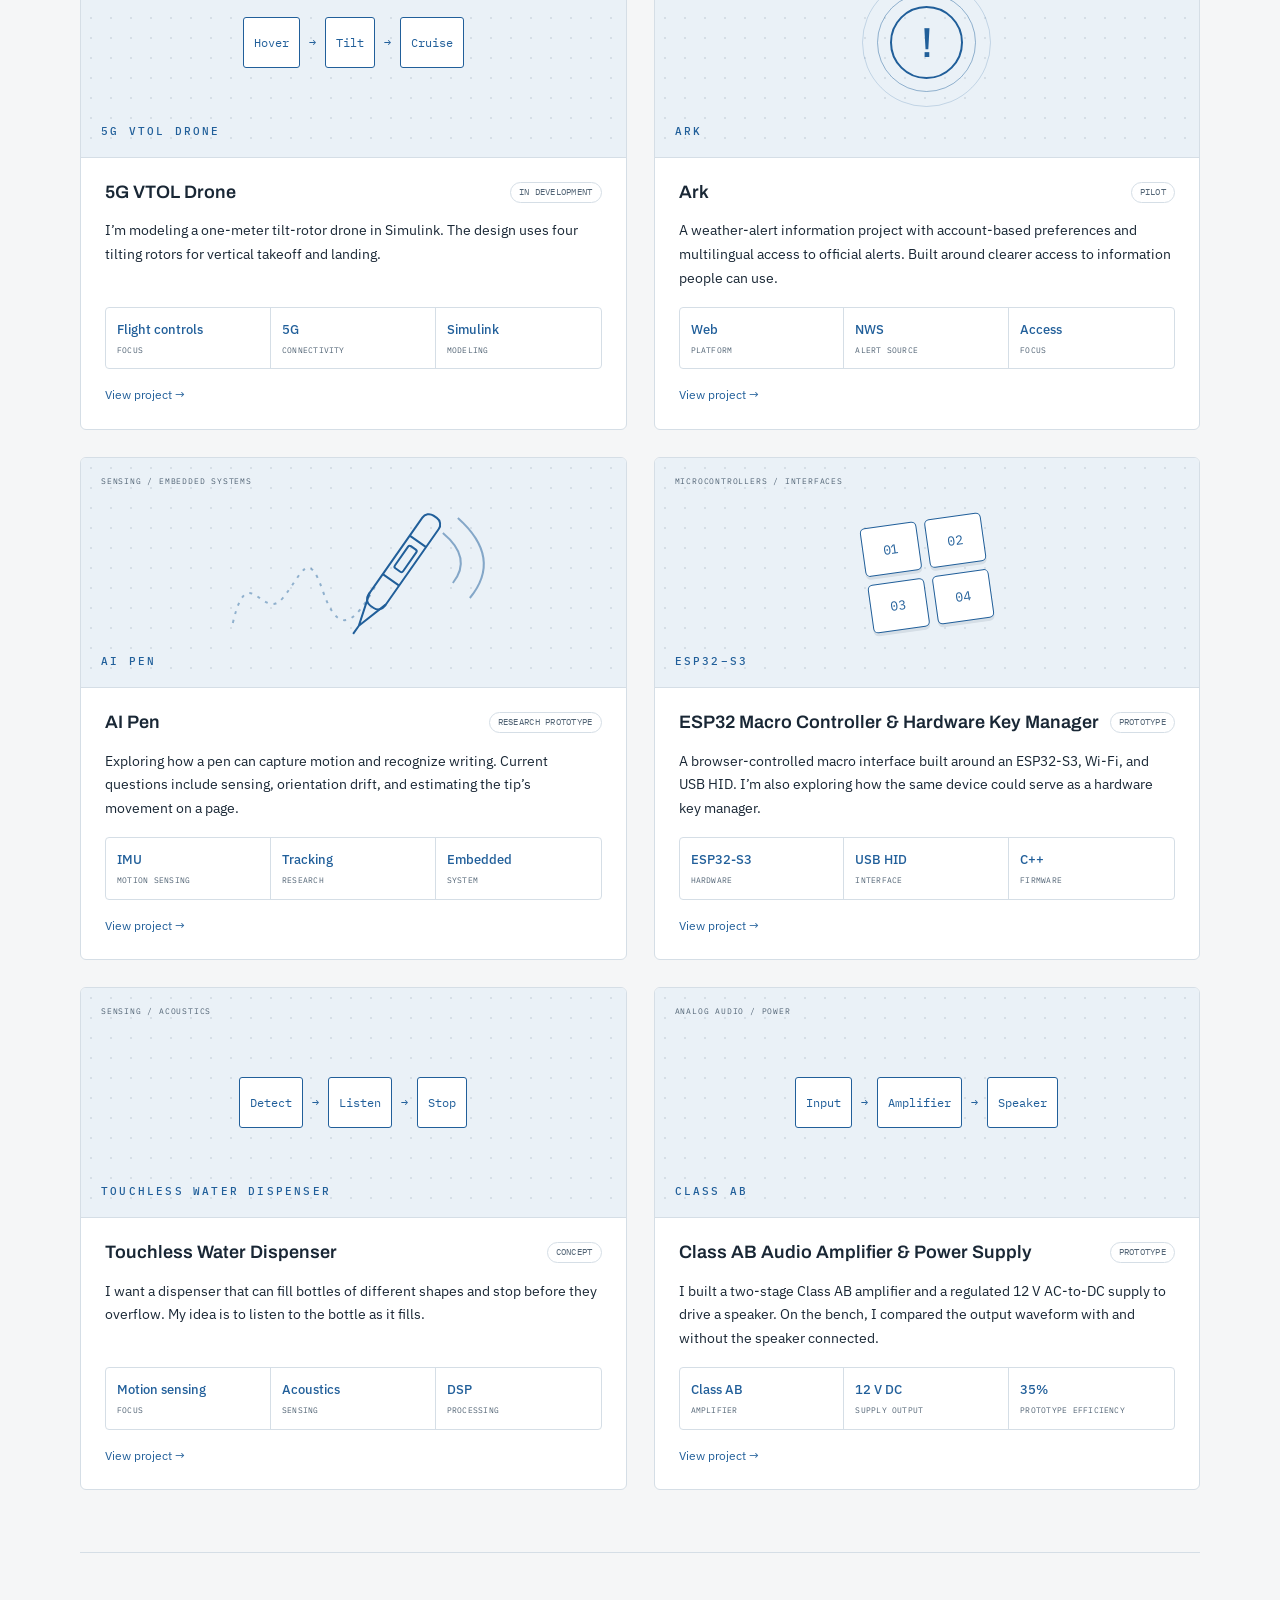
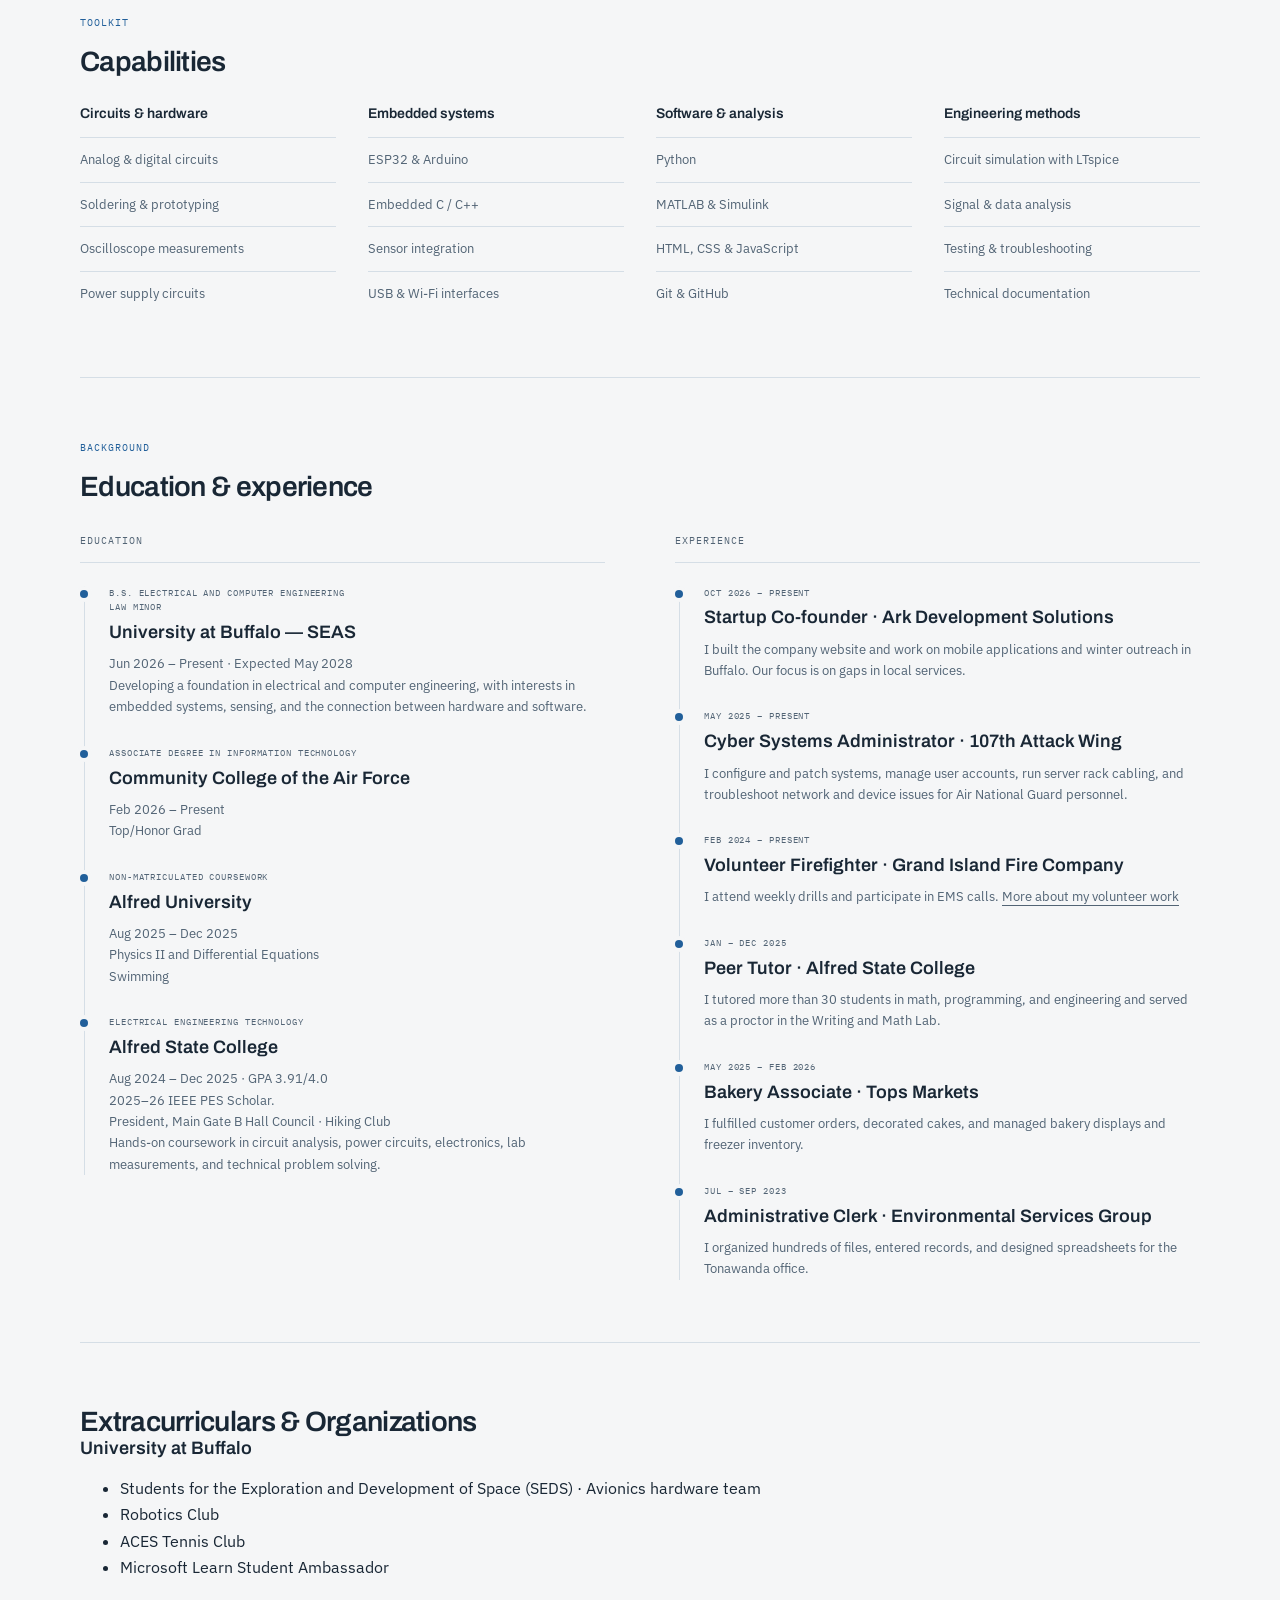
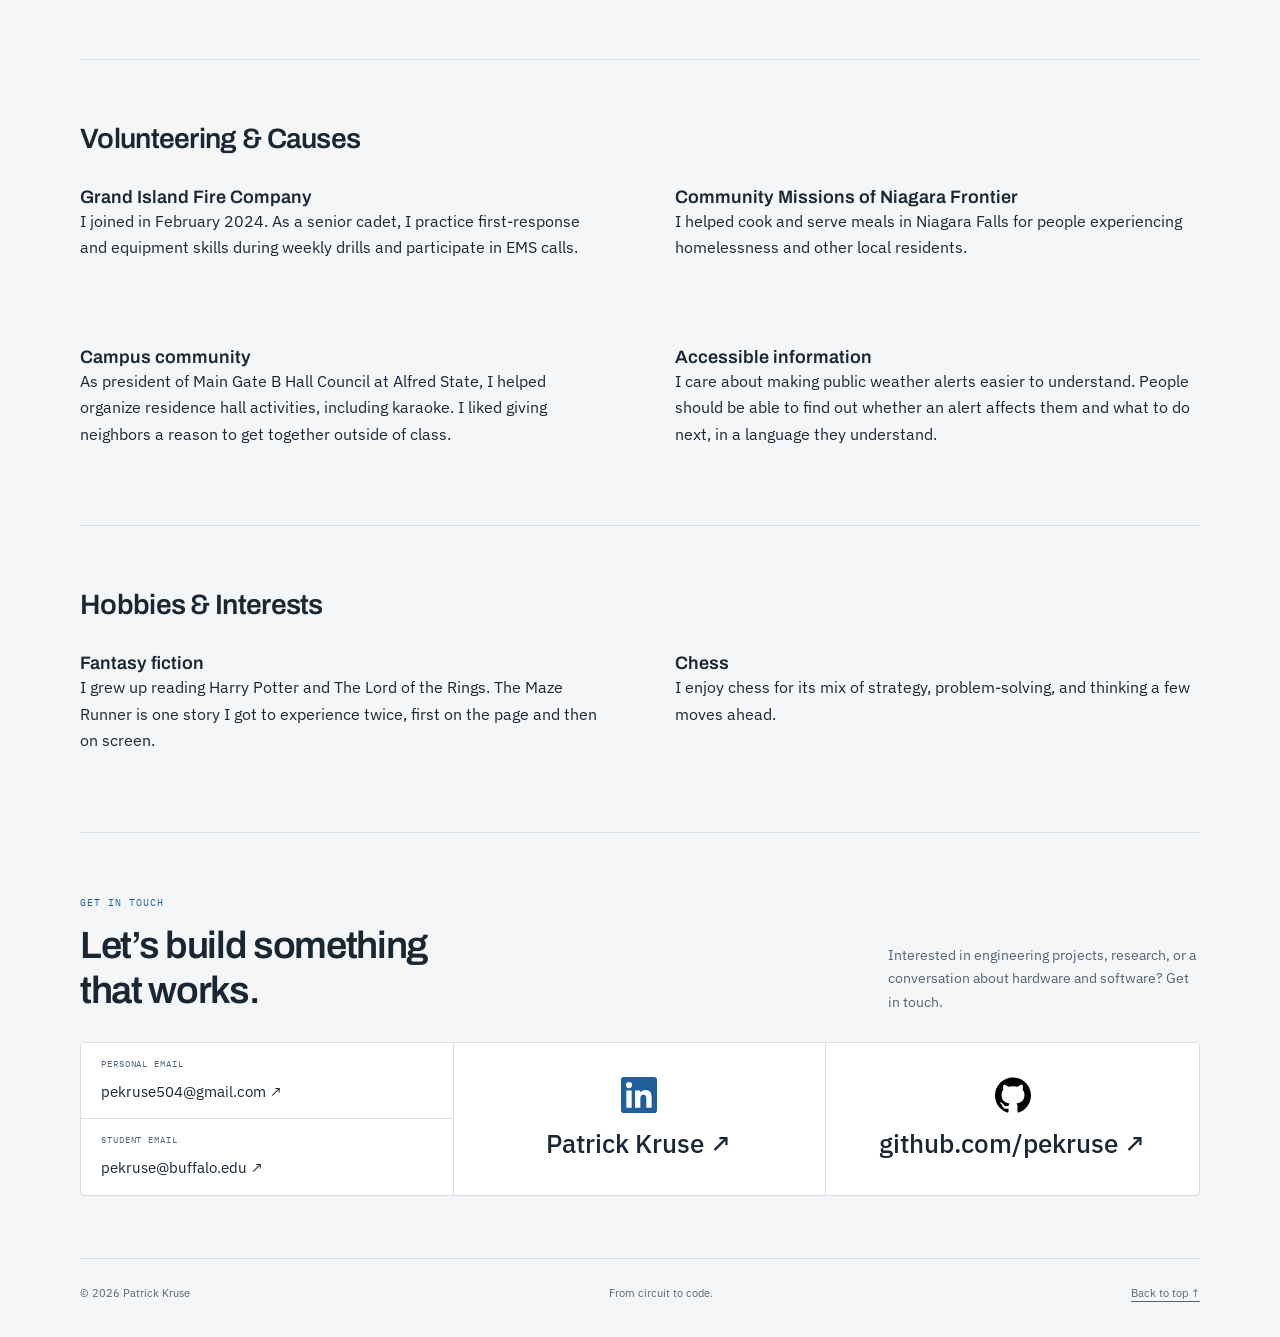
==== commit 3bf3605b: "Replace audio electronics hobby with Chess" ====
--- a/patrick-kruse-portfolio/index.html
+++ b/patrick-kruse-portfolio/index.html
@@ -87,7 +87,7 @@
 <section id="experience" class="sheet"><p class="eyebrow">Background</p><h2>Education &amp; experience</h2><div class="timeline-cols"><div><h3 class="col-title">Education</h3><div class="timeline"><article><span class="label">B.S. Electrical and Computer Engineering<br>Law Minor</span><h4>University at Buffalo — SEAS</h4><p class="muted">Jun 2026 – Present · Expected May 2028</p><p>Developing a foundation in electrical and computer engineering, with interests in embedded systems, sensing, and the connection between hardware and software.</p></article><article><span class="label">Associate degree in Information Technology</span><h4>Community College of the Air Force</h4><p class="muted">Feb 2026 – Present</p><p>Top/Honor Grad</p></article><article><span class="label">Non-matriculated coursework</span><h4>Alfred University</h4><p class="muted">Aug 2025 – Dec 2025</p><p>Physics II and Differential Equations</p><p>Swimming</p></article><article><span class="label">Electrical Engineering Technology</span><h4>Alfred State College</h4><p class="muted">Aug 2024 – Dec 2025 · GPA 3.91/4.0</p><p>2025–26 IEEE PES Scholar.</p><p>President, Main Gate B Hall Council · Hiking Club</p><p>Hands-on coursework in circuit analysis, power circuits, electronics, lab measurements, and technical problem solving.</p></article></div></div><div><h3 class="col-title">Experience</h3><div class="timeline"><article id="experience-ark"><span class="label">Oct 2026 – Present</span><h4>Startup Co-founder · Ark Development Solutions</h4><p>I built the company website and work on mobile applications and winter outreach in Buffalo. Our focus is on gaps in local services.</p></article><article id="experience-107th"><span class="label">May 2025 – Present</span><h4>Cyber Systems Administrator · 107th Attack Wing</h4><p>I configure and patch systems, manage user accounts, run server rack cabling, and troubleshoot network and device issues for Air National Guard personnel.</p></article><article id="experience-fire"><span class="label">Feb 2024 – Present</span><h4>Volunteer Firefighter · Grand Island Fire Company</h4><p>I attend weekly drills and participate in EMS calls. <a href="#volunteering">More about my volunteer work</a></p></article><article><span class="label">Jan – Dec 2025</span><h4>Peer Tutor · Alfred State College</h4><p>I tutored more than 30 students in math, programming, and engineering and served as a proctor in the Writing and Math Lab.</p></article><article><span class="label">May 2025 – Feb 2026</span><h4>Bakery Associate · Tops Markets</h4><p>I fulfilled customer orders, decorated cakes, and managed bakery displays and freezer inventory.</p></article><article><span class="label">Jul – Sep 2023</span><h4>Administrative Clerk · Environmental Services Group</h4><p>I organized hundreds of files, entered records, and designed spreadsheets for the Tonawanda office.</p></article></div></div></div></section>
 <section id="extracurriculars" class="sheet" aria-labelledby="clubs-title"><h2 id="clubs-title">Extracurriculars &amp; Organizations</h2><h3>University at Buffalo</h3><ul><li>Students for the Exploration and Development of Space (SEDS) · Avionics hardware team</li><li>Robotics Club</li><li>ACES Tennis Club</li><li>Microsoft Learn Student Ambassador</li></ul></section>
 <section id="volunteering" class="sheet" aria-labelledby="volunteering-title"><h2 id="volunteering-title">Volunteering &amp; Causes</h2><div class="timeline-cols"><div><h3><a class="quiet-link" href="https://grandislandfire.us/" target="_blank" rel="noopener noreferrer">Grand Island Fire Company</a></h3><p>I joined in February 2024. As a senior cadet, I practice first-response and equipment skills during weekly drills and participate in EMS calls.</p></div><div><h3><a class="quiet-link" href="https://www.communitymissions.org/community-soup-kitchen" target="_blank" rel="noopener noreferrer">Community Missions of Niagara Frontier</a></h3><p>I helped cook and serve meals in Niagara Falls for people experiencing homelessness and other local residents.</p></div><div><h3>Campus community</h3><p>As president of Main Gate B Hall Council at Alfred State, I helped organize residence hall activities, including karaoke. I liked giving neighbors a reason to get together outside of class.</p></div><div><h3>Accessible information</h3><p>I care about making public weather alerts easier to understand. People should be able to find out whether an alert affects them and what to do next, in a language they understand.</p></div></div></section>
-<section id="interests" class="sheet" aria-labelledby="interests-title"><h2 id="interests-title">Hobbies &amp; Interests</h2><div class="timeline-cols"><div><h3>Fantasy fiction</h3><p>I grew up reading Harry Potter and The Lord of the Rings. The Maze Runner is one story I got to experience twice, first on the page and then on screen.</p></div><div><h3>Audio electronics</h3><p>I enjoy experimenting with amplifiers. One question I’ve explored at the bench is why a signal that looks clean on an oscilloscope starts clipping when I connect a speaker.</p></div></div></section><section id="contact" class="sheet"><p class="eyebrow">Get in touch</p><div class="contact-intro"><h2>Let’s build something<br>that works.</h2><p>Interested in engineering projects, research, or a conversation about hardware and software? Get in touch.</p></div><div class="contact-grid"><div class="contact-emails"><a href="mailto:pekruse504@gmail.com"><span class="label">Personal email</span>pekruse504@gmail.com ↗</a><a href="mailto:pekruse@buffalo.edu"><span class="label">Student email</span>pekruse@buffalo.edu ↗</a></div><a href="https://www.linkedin.com/in/patrick-kruse-ny" target="_blank" rel="noopener noreferrer"><span class="label" role="img" aria-label="LinkedIn"><svg class="social-logo" viewBox="0 0 24 24" width="32" height="32" aria-hidden="true" focusable="false" fill="currentColor"><path d="M20.447 20.452h-3.554v-5.569c0-1.328-.027-3.037-1.852-3.037-1.853 0-2.136 1.445-2.136 2.939v5.667H9.351V9h3.414v1.561h.049c.476-.9 1.637-1.85 3.37-1.85 3.601 0 4.267 2.37 4.267 5.455v6.286zM5.337 7.433a2.062 2.062 0 1 1 0-4.124 2.062 2.062 0 0 1 0 4.124zM7.119 20.452H3.555V9h3.564v11.452zM22.225 0H1.771C.792 0 0 .774 0 1.729v20.542C0 23.227.792 24 1.771 24h20.451C23.2 24 24 23.227 24 22.271V1.729C24 .774 23.2 0 22.222 0z"/></svg></span>Patrick Kruse ↗</a><a href="https://github.com/pekruse" target="_blank" rel="noopener noreferrer"><span class="label" role="img" aria-label="GitHub"><svg class="social-logo" viewBox="0 0 24 24" width="32" height="32" aria-hidden="true" focusable="false" fill="currentColor"><path d="M12 .297C5.37.297 0 5.67 0 12.297c0 5.303 3.438 9.8 8.205 11.385.6.113.82-.258.82-.577 0-.285-.01-1.04-.015-2.04-3.338.724-4.043-1.61-4.043-1.61-.546-1.387-1.333-1.756-1.333-1.756-1.09-.745.083-.729.083-.729 1.205.084 1.838 1.237 1.838 1.237 1.07 1.835 2.809 1.305 3.495.998.108-.776.418-1.305.762-1.605-2.665-.3-5.466-1.334-5.466-5.931 0-1.31.469-2.381 1.236-3.221-.124-.303-.535-1.523.117-3.176 0 0 1.008-.322 3.301 1.23a11.52 11.52 0 0 1 3.003-.404c1.02.005 2.047.138 3.003.404 2.291-1.552 3.297-1.23 3.297-1.23.654 1.653.243 2.873.12 3.176.77.84 1.235 1.911 1.235 3.221 0 4.609-2.805 5.628-5.478 5.925.43.372.823 1.102.823 2.222 0 1.606-.015 2.898-.015 3.293 0 .322.216.694.825.576C20.565 22.092 24 17.592 24 12.297c0-6.627-5.373-12-12-12"/></svg></span>github.com/pekruse ↗</a></div></section></main>
+<section id="interests" class="sheet" aria-labelledby="interests-title"><h2 id="interests-title">Hobbies &amp; Interests</h2><div class="timeline-cols"><div><h3>Fantasy fiction</h3><p>I grew up reading Harry Potter and The Lord of the Rings. The Maze Runner is one story I got to experience twice, first on the page and then on screen.</p></div><div><h3>Chess</h3><p>I enjoy chess for its mix of strategy, problem-solving, and thinking a few moves ahead.</p></div></div></section><section id="contact" class="sheet"><p class="eyebrow">Get in touch</p><div class="contact-intro"><h2>Let’s build something<br>that works.</h2><p>Interested in engineering projects, research, or a conversation about hardware and software? Get in touch.</p></div><div class="contact-grid"><div class="contact-emails"><a href="mailto:pekruse504@gmail.com"><span class="label">Personal email</span>pekruse504@gmail.com ↗</a><a href="mailto:pekruse@buffalo.edu"><span class="label">Student email</span>pekruse@buffalo.edu ↗</a></div><a href="https://www.linkedin.com/in/patrick-kruse-ny" target="_blank" rel="noopener noreferrer"><span class="label" role="img" aria-label="LinkedIn"><svg class="social-logo" viewBox="0 0 24 24" width="32" height="32" aria-hidden="true" focusable="false" fill="currentColor"><path d="M20.447 20.452h-3.554v-5.569c0-1.328-.027-3.037-1.852-3.037-1.853 0-2.136 1.445-2.136 2.939v5.667H9.351V9h3.414v1.561h.049c.476-.9 1.637-1.85 3.37-1.85 3.601 0 4.267 2.37 4.267 5.455v6.286zM5.337 7.433a2.062 2.062 0 1 1 0-4.124 2.062 2.062 0 0 1 0 4.124zM7.119 20.452H3.555V9h3.564v11.452zM22.225 0H1.771C.792 0 0 .774 0 1.729v20.542C0 23.227.792 24 1.771 24h20.451C23.2 24 24 23.227 24 22.271V1.729C24 .774 23.2 0 22.222 0z"/></svg></span>Patrick Kruse ↗</a><a href="https://github.com/pekruse" target="_blank" rel="noopener noreferrer"><span class="label" role="img" aria-label="GitHub"><svg class="social-logo" viewBox="0 0 24 24" width="32" height="32" aria-hidden="true" focusable="false" fill="currentColor"><path d="M12 .297C5.37.297 0 5.67 0 12.297c0 5.303 3.438 9.8 8.205 11.385.6.113.82-.258.82-.577 0-.285-.01-1.04-.015-2.04-3.338.724-4.043-1.61-4.043-1.61-.546-1.387-1.333-1.756-1.333-1.756-1.09-.745.083-.729.083-.729 1.205.084 1.838 1.237 1.838 1.237 1.07 1.835 2.809 1.305 3.495.998.108-.776.418-1.305.762-1.605-2.665-.3-5.466-1.334-5.466-5.931 0-1.31.469-2.381 1.236-3.221-.124-.303-.535-1.523.117-3.176 0 0 1.008-.322 3.301 1.23a11.52 11.52 0 0 1 3.003-.404c1.02.005 2.047.138 3.003.404 2.291-1.552 3.297-1.23 3.297-1.23.654 1.653.243 2.873.12 3.176.77.84 1.235 1.911 1.235 3.221 0 4.609-2.805 5.628-5.478 5.925.43.372.823 1.102.823 2.222 0 1.606-.015 2.898-.015 3.293 0 .322.216.694.825.576C20.565 22.092 24 17.592 24 12.297c0-6.627-5.373-12-12-12"/></svg></span>github.com/pekruse ↗</a></div></section></main>
 <footer><span>© 2026 Patrick Kruse</span><span>From circuit to code.</span><a href="#top">Back to top ↑</a></footer><dialog id="portrait-dialog" aria-label="Portrait of Patrick Kruse"><img draggable="false" src="assets/portrait-large.webp" alt="Patrick Kruse" width="1000" height="1000"><button type="button" aria-label="Close portrait" autofocus>×</button></dialog><script>
 (() => {
   const picker=document.querySelector('.email-picker');
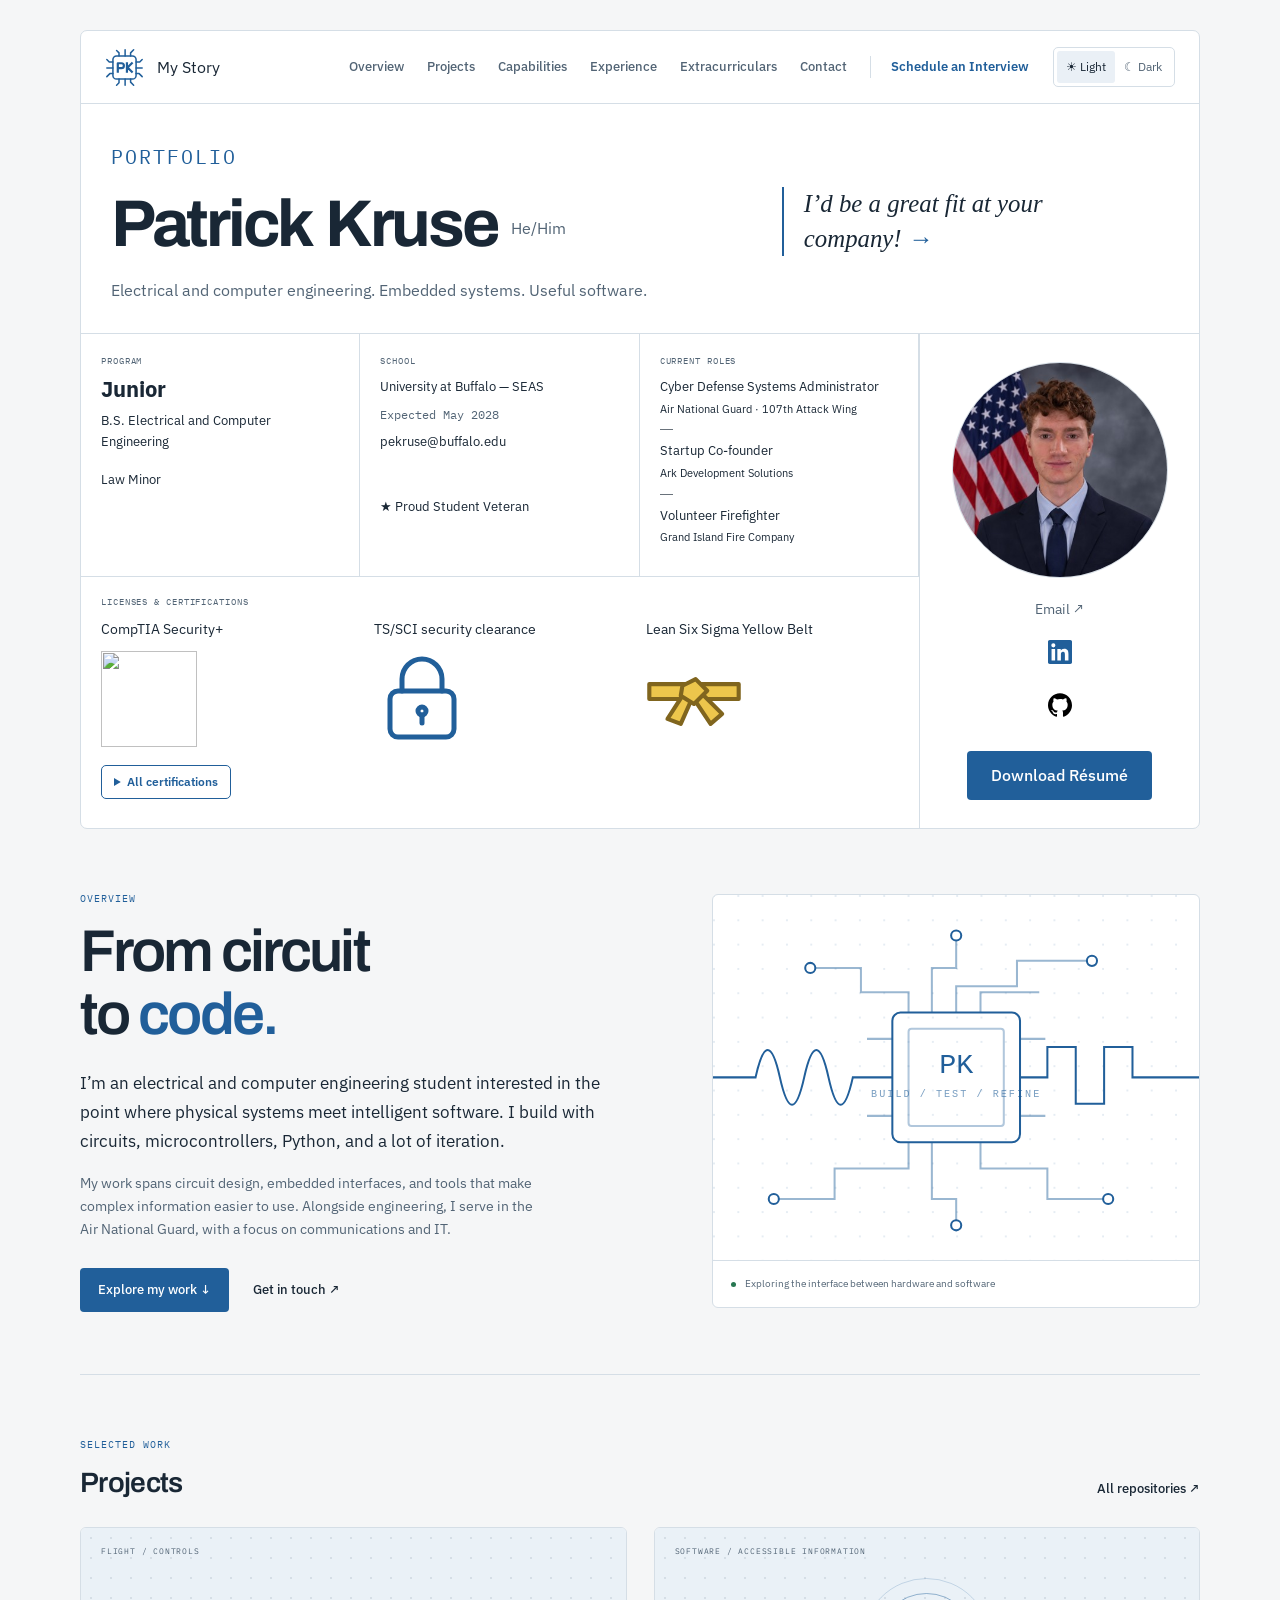
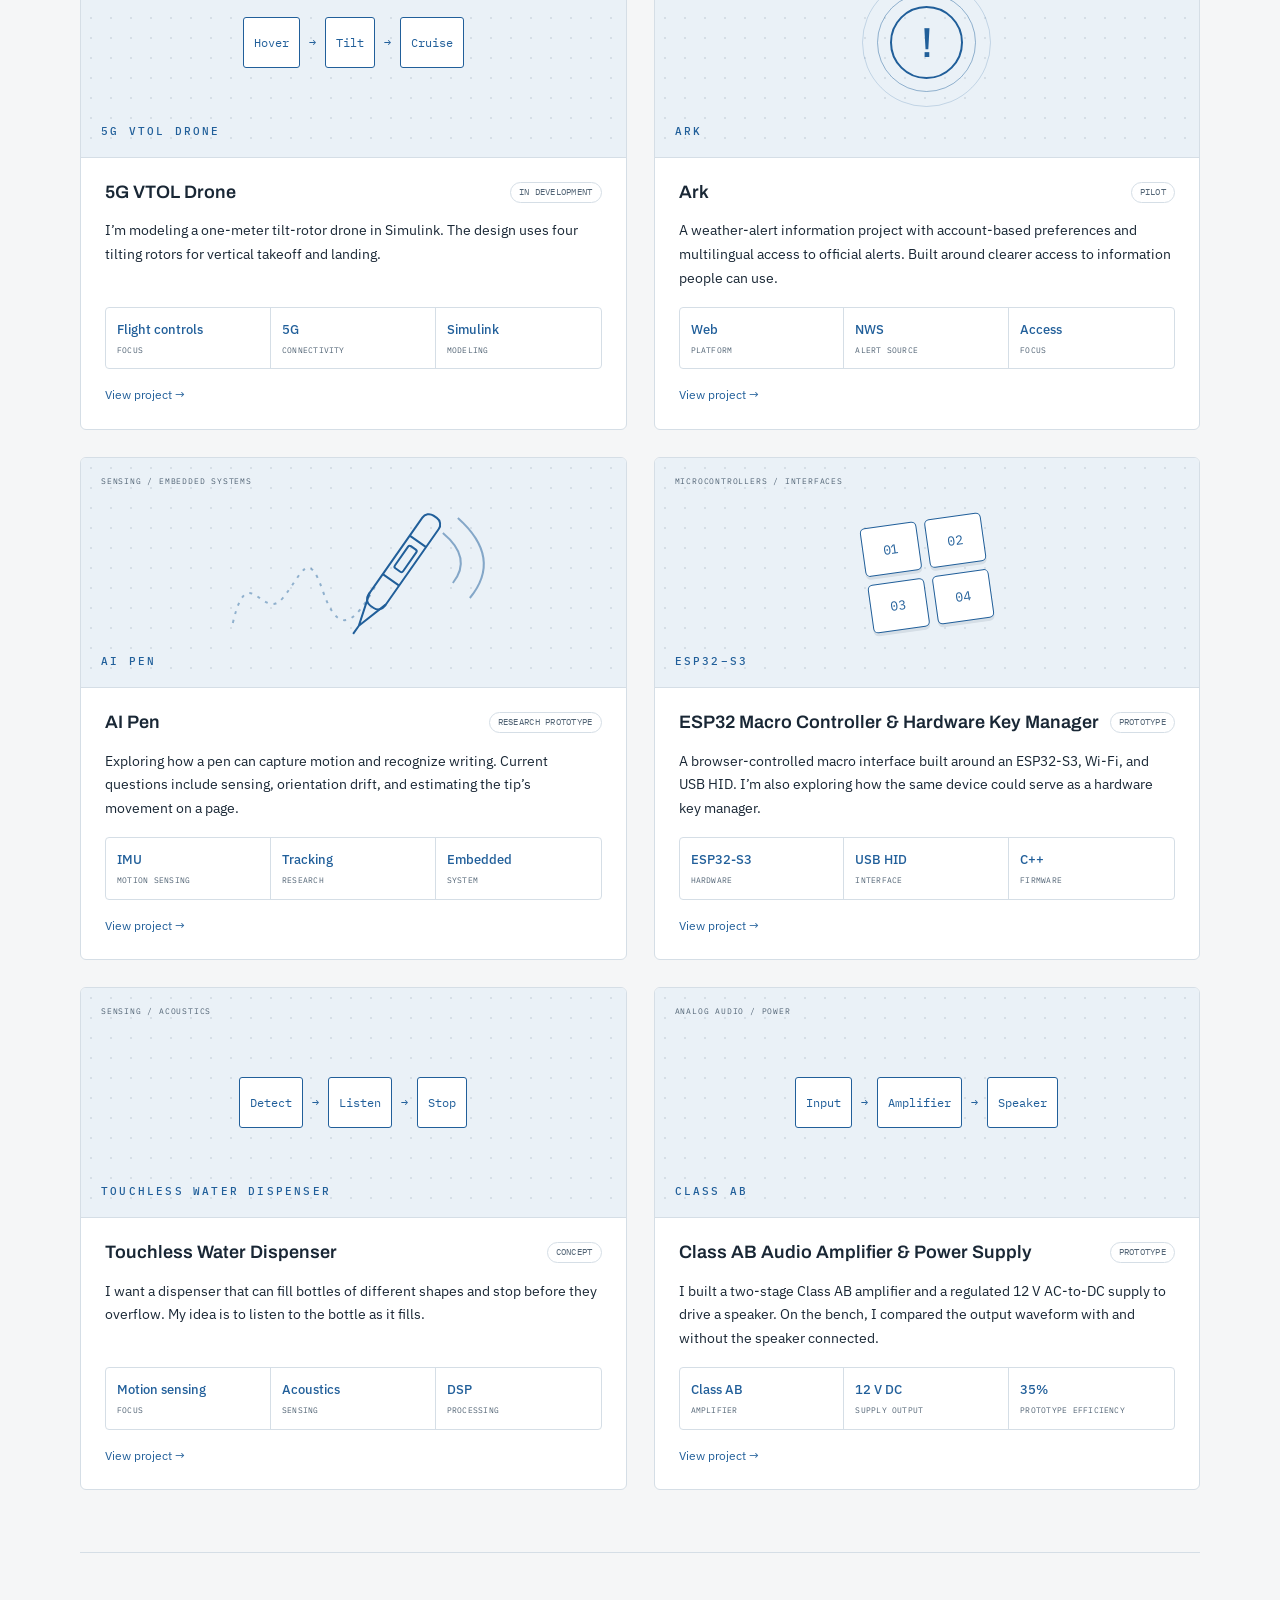
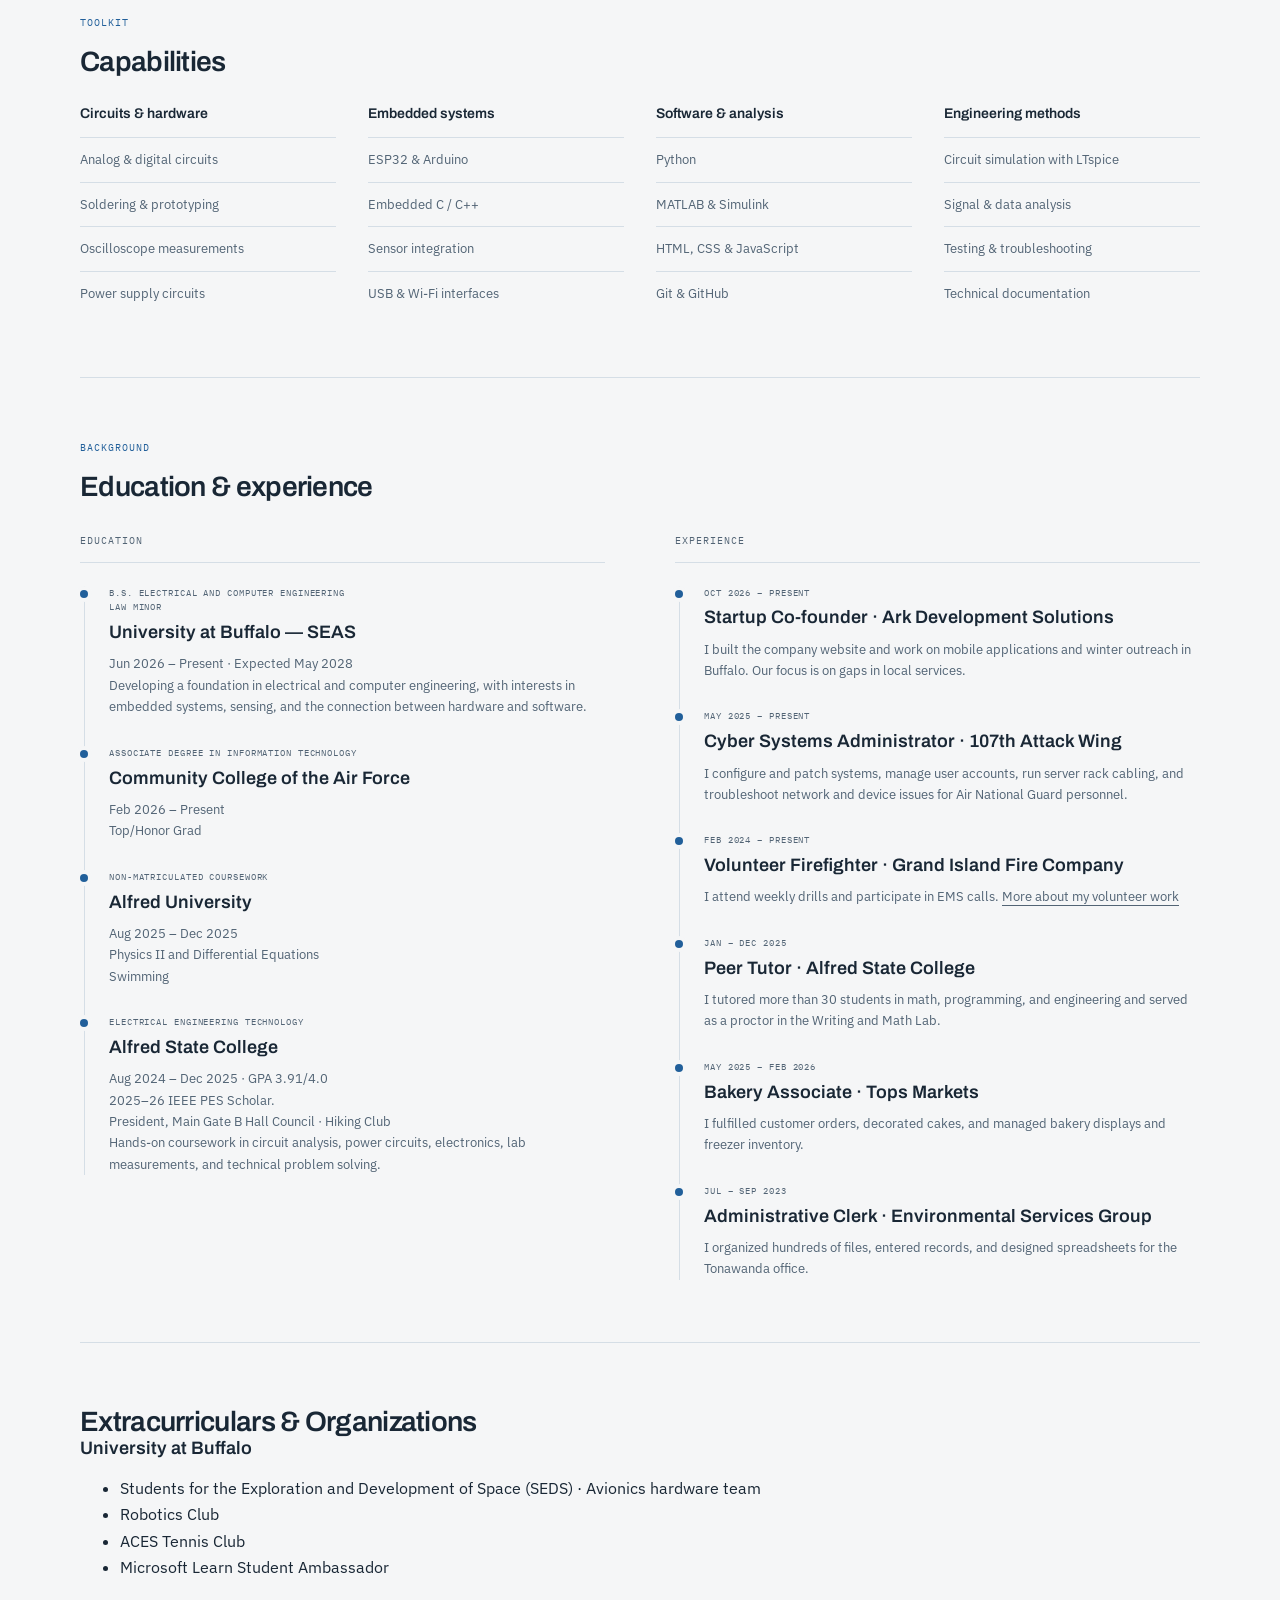
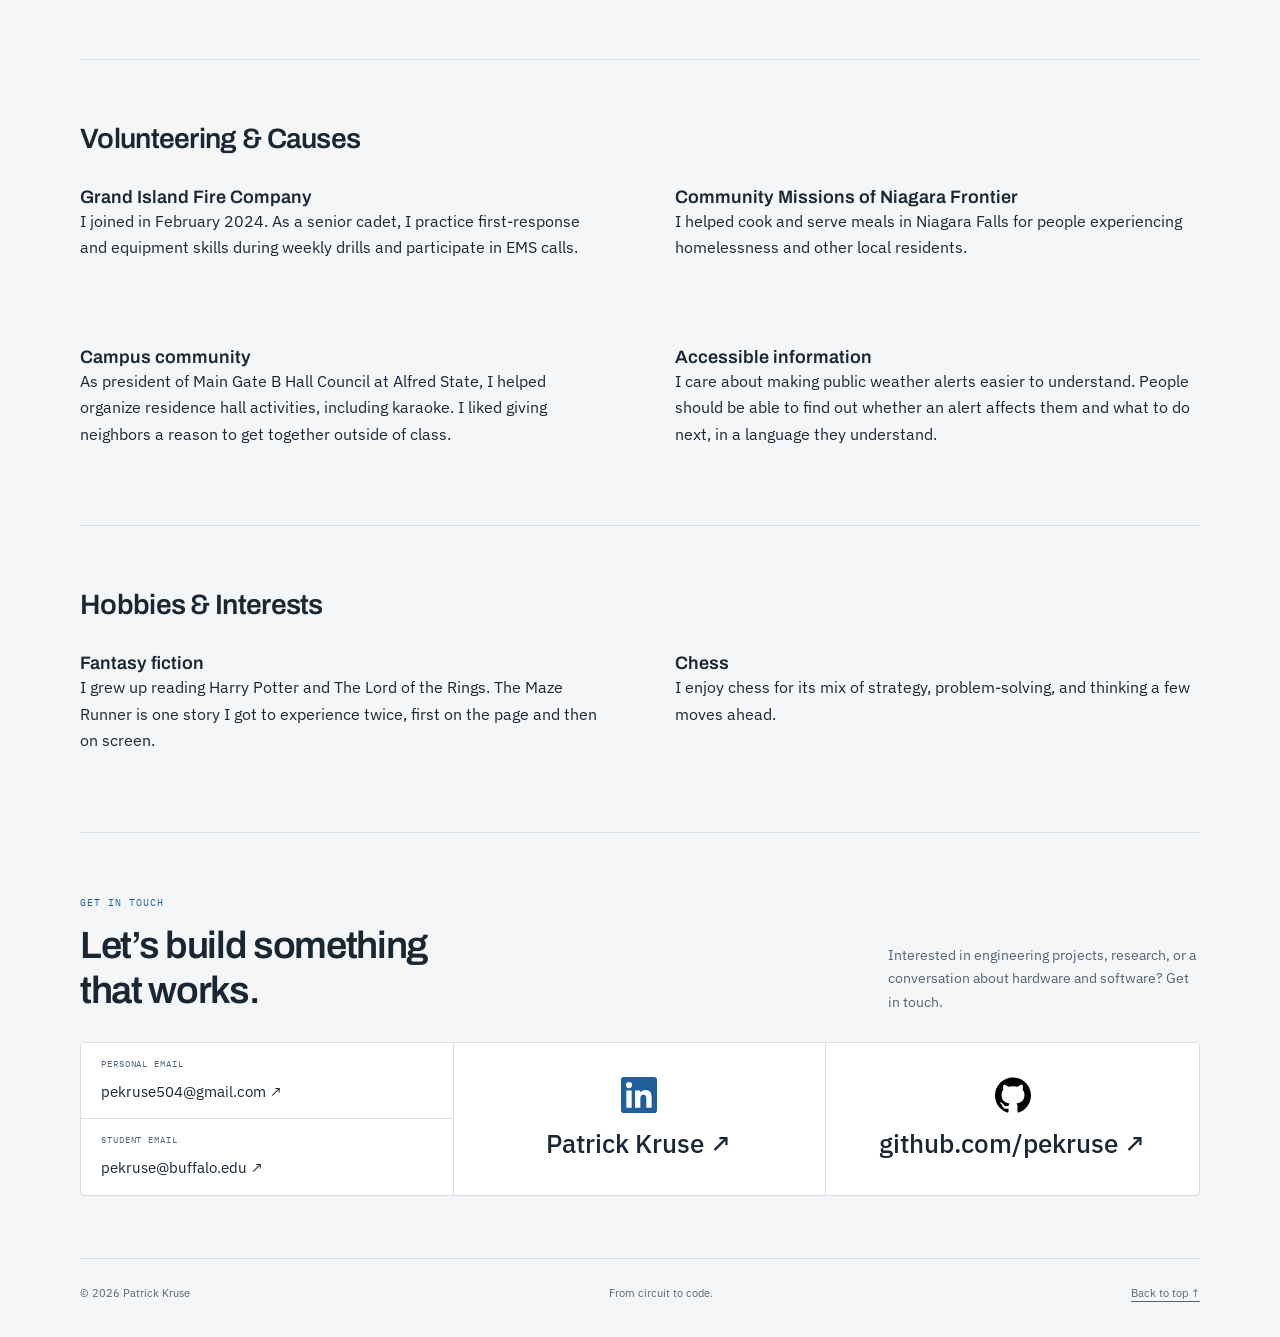
==== commit b3ca1467: "Separate Schedule an Interview nav link with divider and accent" ====
--- a/patrick-kruse-portfolio/index.html
+++ b/patrick-kruse-portfolio/index.html
@@ -59,8 +59,8 @@
 .credential-item:is(:hover,:focus-within){z-index:30}
 .credential-item>.credential-tip{top:100%;bottom:auto;margin-top:0;padding-top:12px;max-width:calc(100vw - 76px)}
 @media(max-width:650px){.credentials li:last-child>.credential-tip{left:auto;right:0}}
-</style></head>
-<body id="top"><a class="skip" href="#overview">Skip to content</a><header><div class="nav-row"><div style="display:flex;align-items:center;gap:.8rem"><a href="#top" class="brand" aria-label="Patrick Kruse home" style="border:0"><svg viewBox="0 0 64 64" width="39" height="39" aria-hidden="true"><g fill="none" stroke="currentColor" stroke-width="2.5" stroke-linecap="round" stroke-linejoin="round"><rect x="13" y="13" width="38" height="38" rx="6"/><path d="M23 13V8l-4-4m14 9V3m9 10V8l5-5M13 23H7l-4-4m10 14H3m10 9H8l-5 5m48-24h6l4-4m-10 14h10m-10 9h5l5 5M23 51v6l-4 4m14-10v10m9-10v5l5 5"/></g><path fill="none" stroke="currentColor" stroke-width="3.6" stroke-linecap="square" stroke-linejoin="round" d="M21 39V25h6a4 4 0 0 1 0 8h-6m15-8v14m1-7 7-7m-7 7 7 7"/></svg></a><a class="quiet-link" href="my-story.html">My Story</a></div><nav aria-label="Main navigation"><a href="#overview">Overview</a><a href="#projects">Projects</a><a href="#capabilities">Capabilities</a><a href="#experience">Experience</a><a href="#extracurriculars">Extracurriculars</a><a href="#contact">Contact</a><a href="self-interview.html#schedule">Schedule an Interview</a></nav><fieldset class="theme"><legend class="sr-only">Color theme</legend><button data-theme-choice="light" aria-pressed="false">☀ Light</button><button data-theme-choice="dark" aria-pressed="false">☾ Dark</button></fieldset></div><div class="name-block"><div class="name-copy"><p class="eyebrow" style="font-size:clamp(1rem,2vw,1.25rem)">Portfolio</p><h1 style="word-spacing:0.08em">Patrick Kruse<span class="pronouns" style="font-family:'IBM Plex Sans',Arial,sans-serif;font-weight:400;font-size:16px;letter-spacing:0;color:var(--muted);display:inline-block;margin-left:14px;vertical-align:middle">He/Him</span></h1><p class="subtitle">Electrical and computer engineering. Embedded systems. Useful software.</p></div><div class="header-motto"><p>I’d be a great fit at your company! <a class="quiet-link" href="self-interview.html" aria-label="Ask Patrick" title="Ask Patrick" style="white-space:nowrap;color:var(--accent)">→</a></p></div></div><div class="identity-main"><div class="identity"><div><span class="label">Program</span><strong id="class-standing" style="font-size:1.4rem;line-height:1.2">Junior</strong><script>(() => {
+</style><style>nav .schedule-nav{border-left:1px solid var(--line);padding-left:20px;color:var(--accent);font-weight:600}@media(max-width:650px){nav .schedule-nav{padding-left:10px}}</style></head>
+<body id="top"><a class="skip" href="#overview">Skip to content</a><header><div class="nav-row"><div style="display:flex;align-items:center;gap:.8rem"><a href="#top" class="brand" aria-label="Patrick Kruse home" style="border:0"><svg viewBox="0 0 64 64" width="39" height="39" aria-hidden="true"><g fill="none" stroke="currentColor" stroke-width="2.5" stroke-linecap="round" stroke-linejoin="round"><rect x="13" y="13" width="38" height="38" rx="6"/><path d="M23 13V8l-4-4m14 9V3m9 10V8l5-5M13 23H7l-4-4m10 14H3m10 9H8l-5 5m48-24h6l4-4m-10 14h10m-10 9h5l5 5M23 51v6l-4 4m14-10v10m9-10v5l5 5"/></g><path fill="none" stroke="currentColor" stroke-width="3.6" stroke-linecap="square" stroke-linejoin="round" d="M21 39V25h6a4 4 0 0 1 0 8h-6m15-8v14m1-7 7-7m-7 7 7 7"/></svg></a><a class="quiet-link" href="my-story.html">My Story</a></div><nav aria-label="Main navigation"><a href="#overview">Overview</a><a href="#projects">Projects</a><a href="#capabilities">Capabilities</a><a href="#experience">Experience</a><a href="#extracurriculars">Extracurriculars</a><a href="#contact">Contact</a><a class="schedule-nav" href="self-interview.html#schedule">Schedule an Interview</a></nav><fieldset class="theme"><legend class="sr-only">Color theme</legend><button data-theme-choice="light" aria-pressed="false">☀ Light</button><button data-theme-choice="dark" aria-pressed="false">☾ Dark</button></fieldset></div><div class="name-block"><div class="name-copy"><p class="eyebrow" style="font-size:clamp(1rem,2vw,1.25rem)">Portfolio</p><h1 style="word-spacing:0.08em">Patrick Kruse<span class="pronouns" style="font-family:'IBM Plex Sans',Arial,sans-serif;font-weight:400;font-size:16px;letter-spacing:0;color:var(--muted);display:inline-block;margin-left:14px;vertical-align:middle">He/Him</span></h1><p class="subtitle">Electrical and computer engineering. Embedded systems. Useful software.</p></div><div class="header-motto"><p>I’d be a great fit at your company! <a class="quiet-link" href="self-interview.html" aria-label="Ask Patrick" title="Ask Patrick" style="white-space:nowrap;color:var(--accent)">→</a></p></div></div><div class="identity-main"><div class="identity"><div><span class="label">Program</span><strong id="class-standing" style="font-size:1.4rem;line-height:1.2">Junior</strong><script>(() => {
   const label = document.getElementById('class-standing');
   const seniorDate = Date.parse('2028-01-20T00:00:00-05:00');
   function updateStanding() {
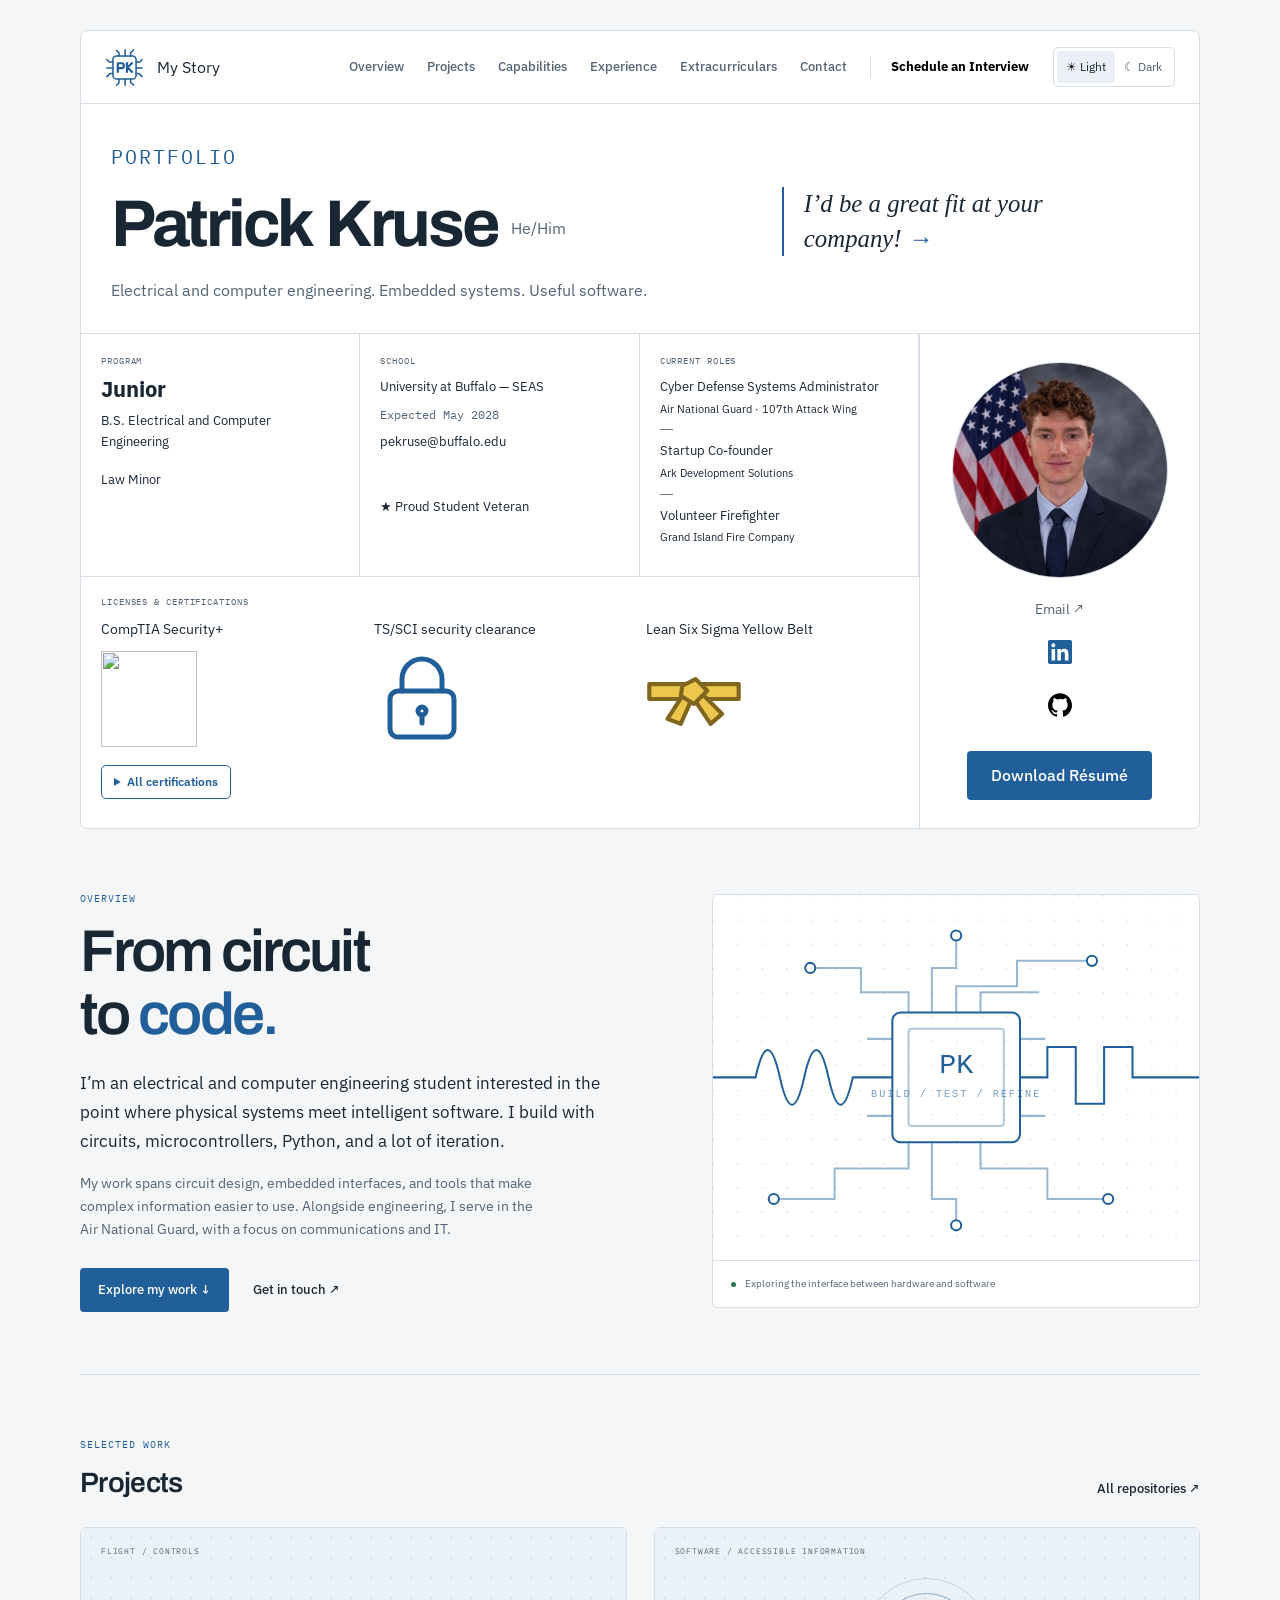
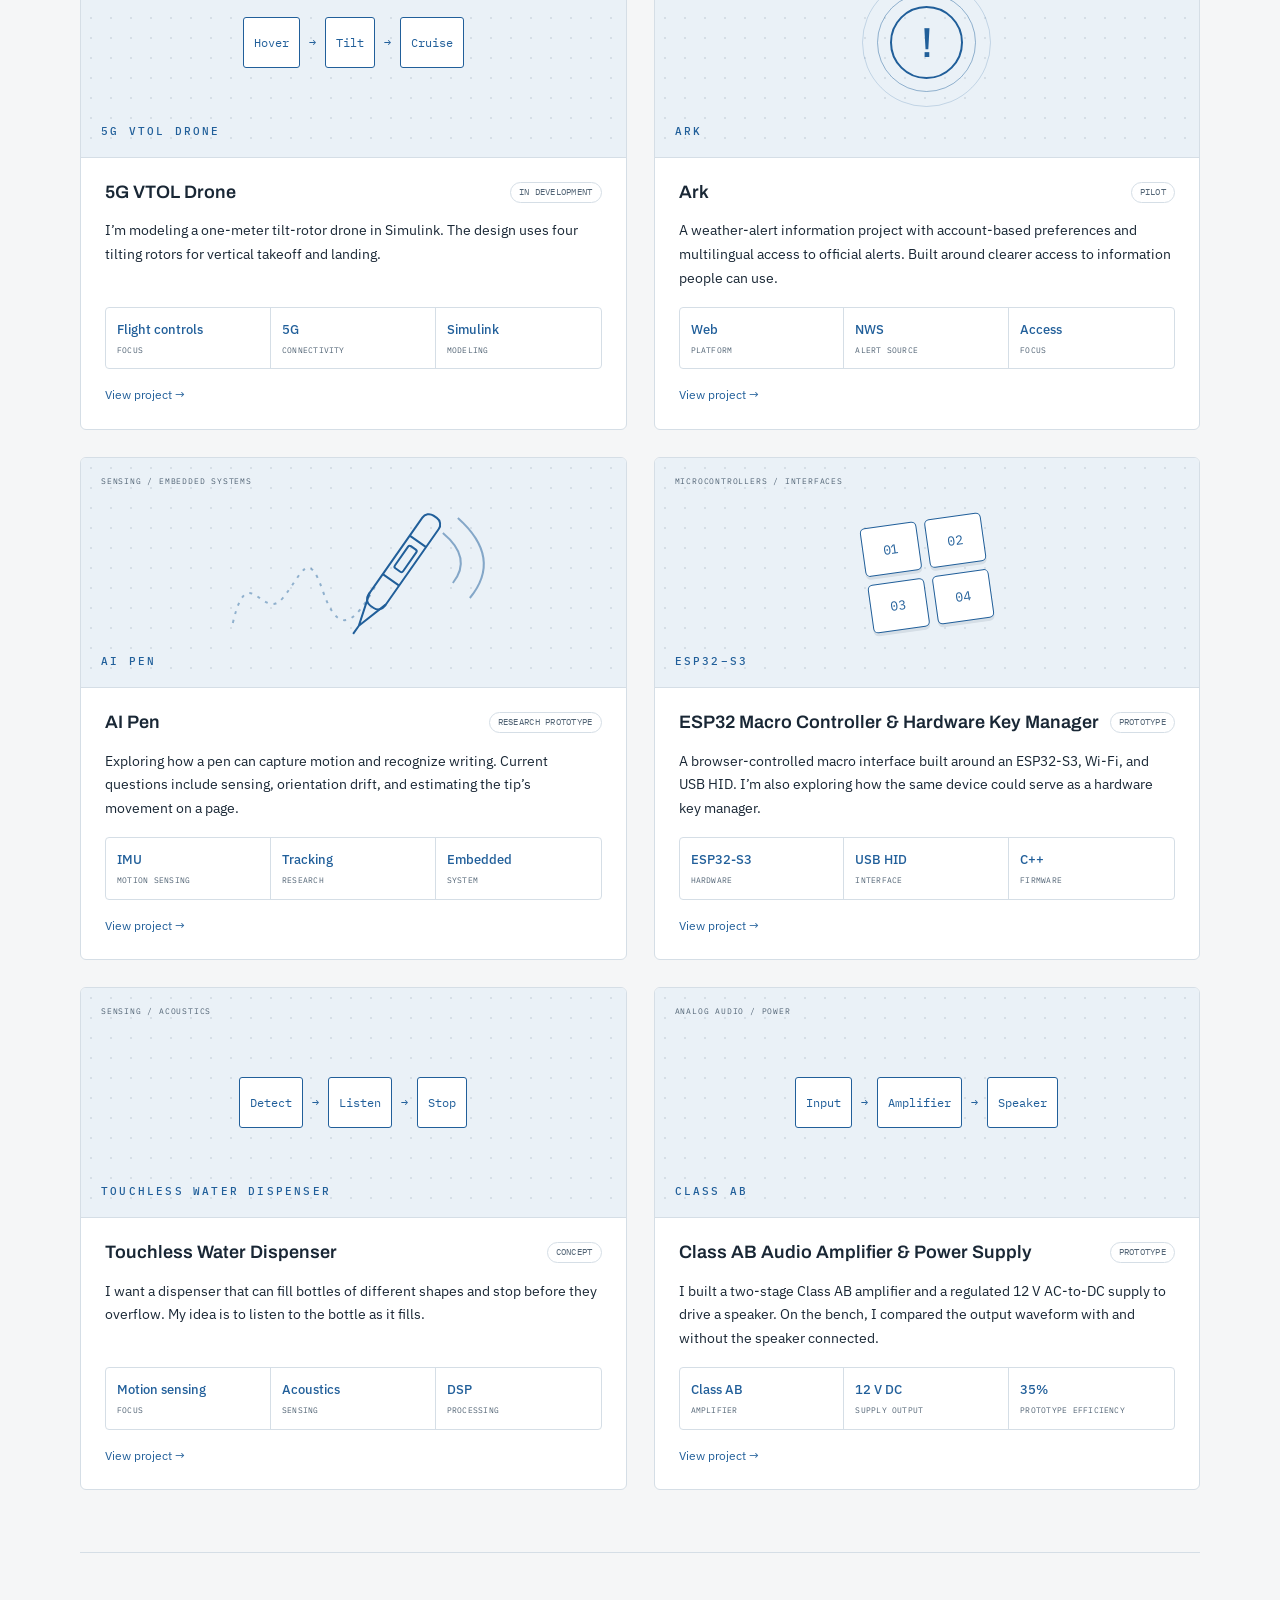
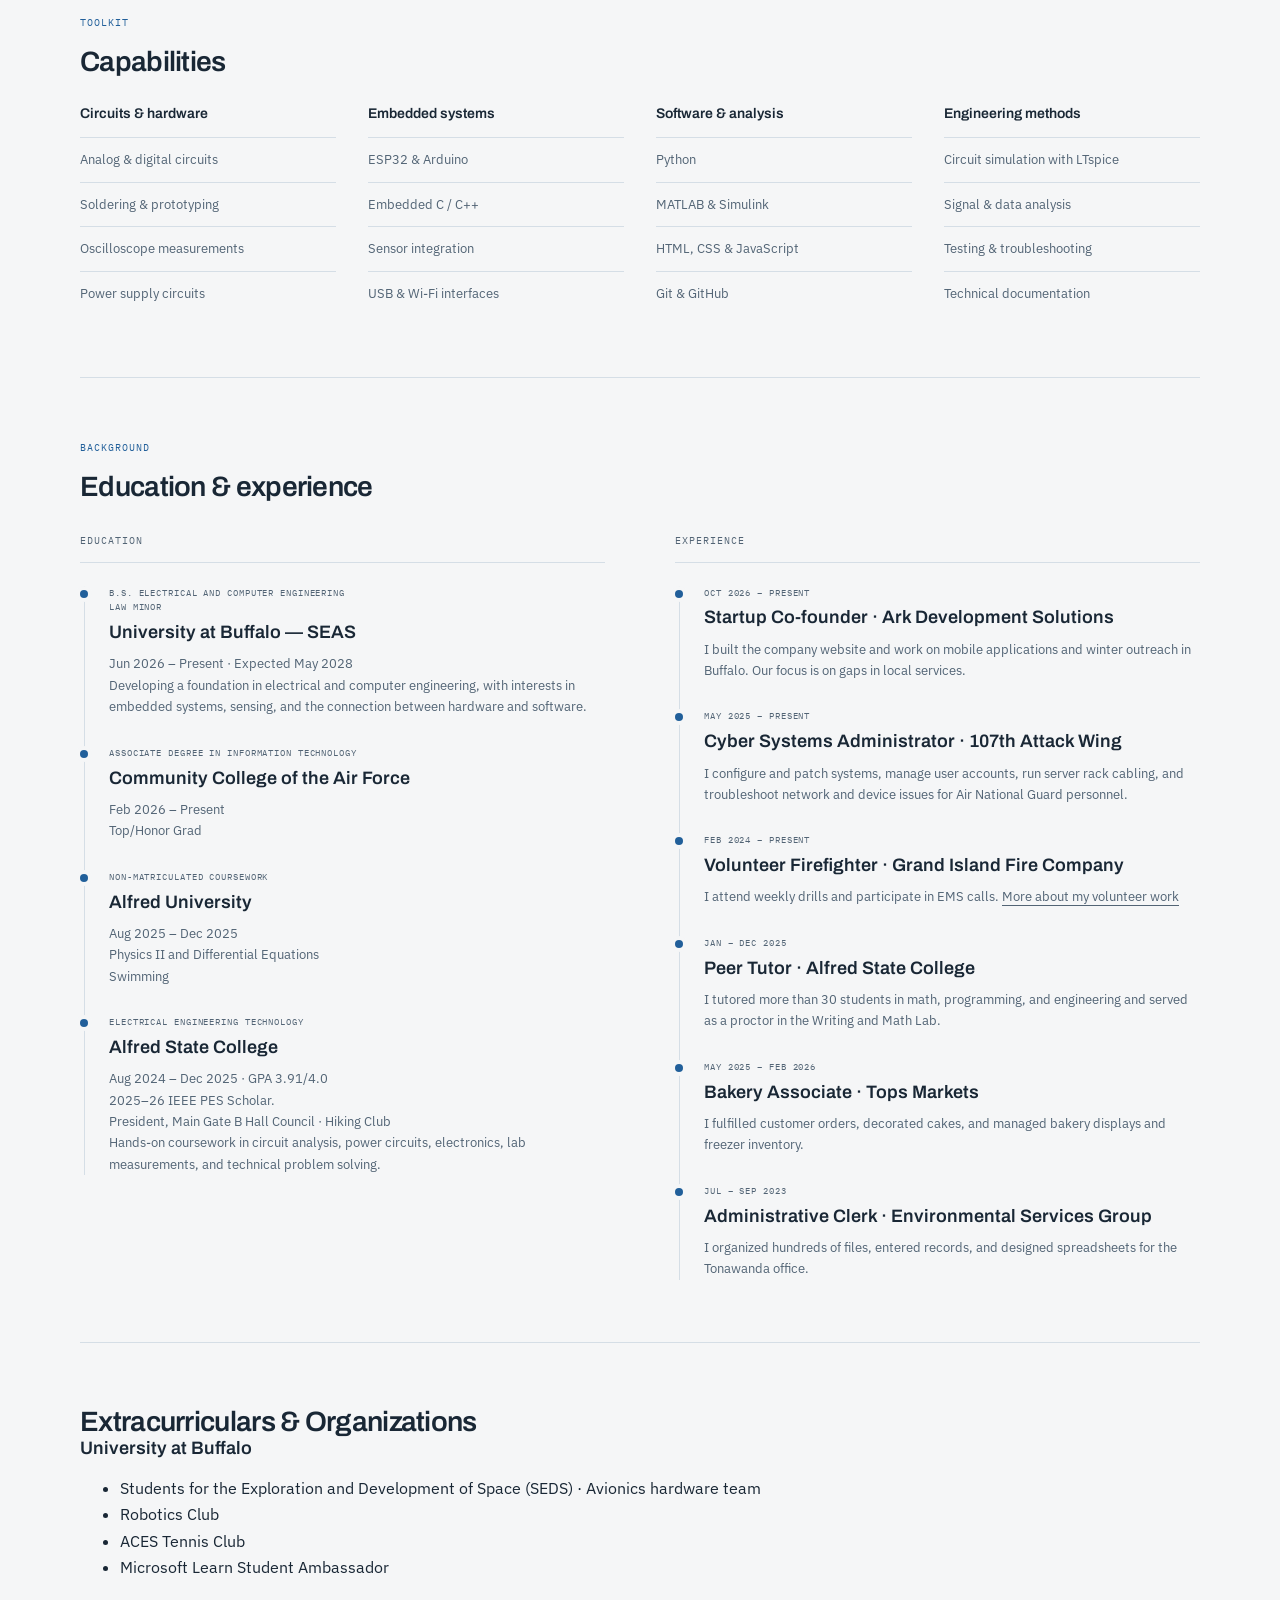
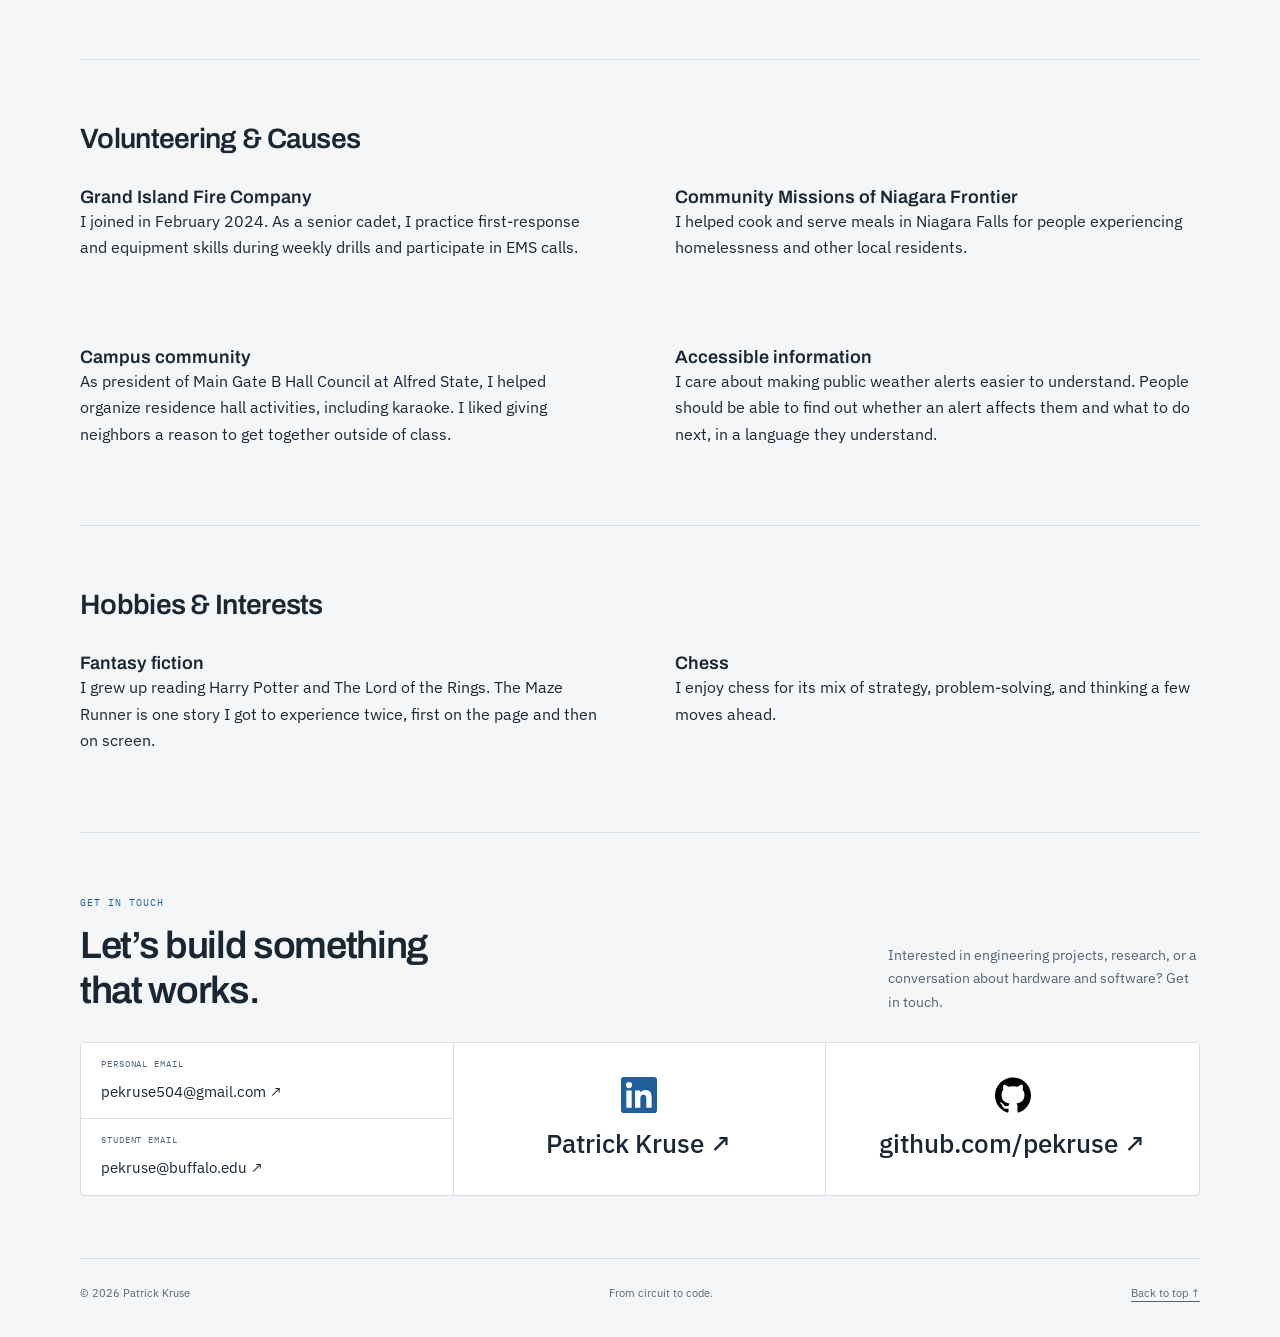
==== commit 8049321a: "Make interview navigation black and bold in light mode" ====
--- a/patrick-kruse-portfolio/index.html
+++ b/patrick-kruse-portfolio/index.html
@@ -59,7 +59,11 @@
 .credential-item:is(:hover,:focus-within){z-index:30}
 .credential-item>.credential-tip{top:100%;bottom:auto;margin-top:0;padding-top:12px;max-width:calc(100vw - 76px)}
 @media(max-width:650px){.credentials li:last-child>.credential-tip{left:auto;right:0}}
-</style><style>nav .schedule-nav{border-left:1px solid var(--line);padding-left:20px;color:var(--accent);font-weight:600}@media(max-width:650px){nav .schedule-nav{padding-left:10px}}</style></head>
+</style><style>nav .schedule-nav{border-left:1px solid var(--line);padding-left:20px;color:var(--accent);font-weight:600}@media(max-width:650px){nav .schedule-nav{padding-left:10px}}</style><style>
+nav .schedule-nav{color:#000;font-weight:700}
+:root[data-theme=dark] nav .schedule-nav{color:#fff}
+@media(prefers-color-scheme:dark){:root:not([data-theme=light]) nav .schedule-nav{color:#fff}}
+</style></head>
 <body id="top"><a class="skip" href="#overview">Skip to content</a><header><div class="nav-row"><div style="display:flex;align-items:center;gap:.8rem"><a href="#top" class="brand" aria-label="Patrick Kruse home" style="border:0"><svg viewBox="0 0 64 64" width="39" height="39" aria-hidden="true"><g fill="none" stroke="currentColor" stroke-width="2.5" stroke-linecap="round" stroke-linejoin="round"><rect x="13" y="13" width="38" height="38" rx="6"/><path d="M23 13V8l-4-4m14 9V3m9 10V8l5-5M13 23H7l-4-4m10 14H3m10 9H8l-5 5m48-24h6l4-4m-10 14h10m-10 9h5l5 5M23 51v6l-4 4m14-10v10m9-10v5l5 5"/></g><path fill="none" stroke="currentColor" stroke-width="3.6" stroke-linecap="square" stroke-linejoin="round" d="M21 39V25h6a4 4 0 0 1 0 8h-6m15-8v14m1-7 7-7m-7 7 7 7"/></svg></a><a class="quiet-link" href="my-story.html">My Story</a></div><nav aria-label="Main navigation"><a href="#overview">Overview</a><a href="#projects">Projects</a><a href="#capabilities">Capabilities</a><a href="#experience">Experience</a><a href="#extracurriculars">Extracurriculars</a><a href="#contact">Contact</a><a class="schedule-nav" href="self-interview.html#schedule">Schedule an Interview</a></nav><fieldset class="theme"><legend class="sr-only">Color theme</legend><button data-theme-choice="light" aria-pressed="false">☀ Light</button><button data-theme-choice="dark" aria-pressed="false">☾ Dark</button></fieldset></div><div class="name-block"><div class="name-copy"><p class="eyebrow" style="font-size:clamp(1rem,2vw,1.25rem)">Portfolio</p><h1 style="word-spacing:0.08em">Patrick Kruse<span class="pronouns" style="font-family:'IBM Plex Sans',Arial,sans-serif;font-weight:400;font-size:16px;letter-spacing:0;color:var(--muted);display:inline-block;margin-left:14px;vertical-align:middle">He/Him</span></h1><p class="subtitle">Electrical and computer engineering. Embedded systems. Useful software.</p></div><div class="header-motto"><p>I’d be a great fit at your company! <a class="quiet-link" href="self-interview.html" aria-label="Ask Patrick" title="Ask Patrick" style="white-space:nowrap;color:var(--accent)">→</a></p></div></div><div class="identity-main"><div class="identity"><div><span class="label">Program</span><strong id="class-standing" style="font-size:1.4rem;line-height:1.2">Junior</strong><script>(() => {
   const label = document.getElementById('class-standing');
   const seniorDate = Date.parse('2028-01-20T00:00:00-05:00');
